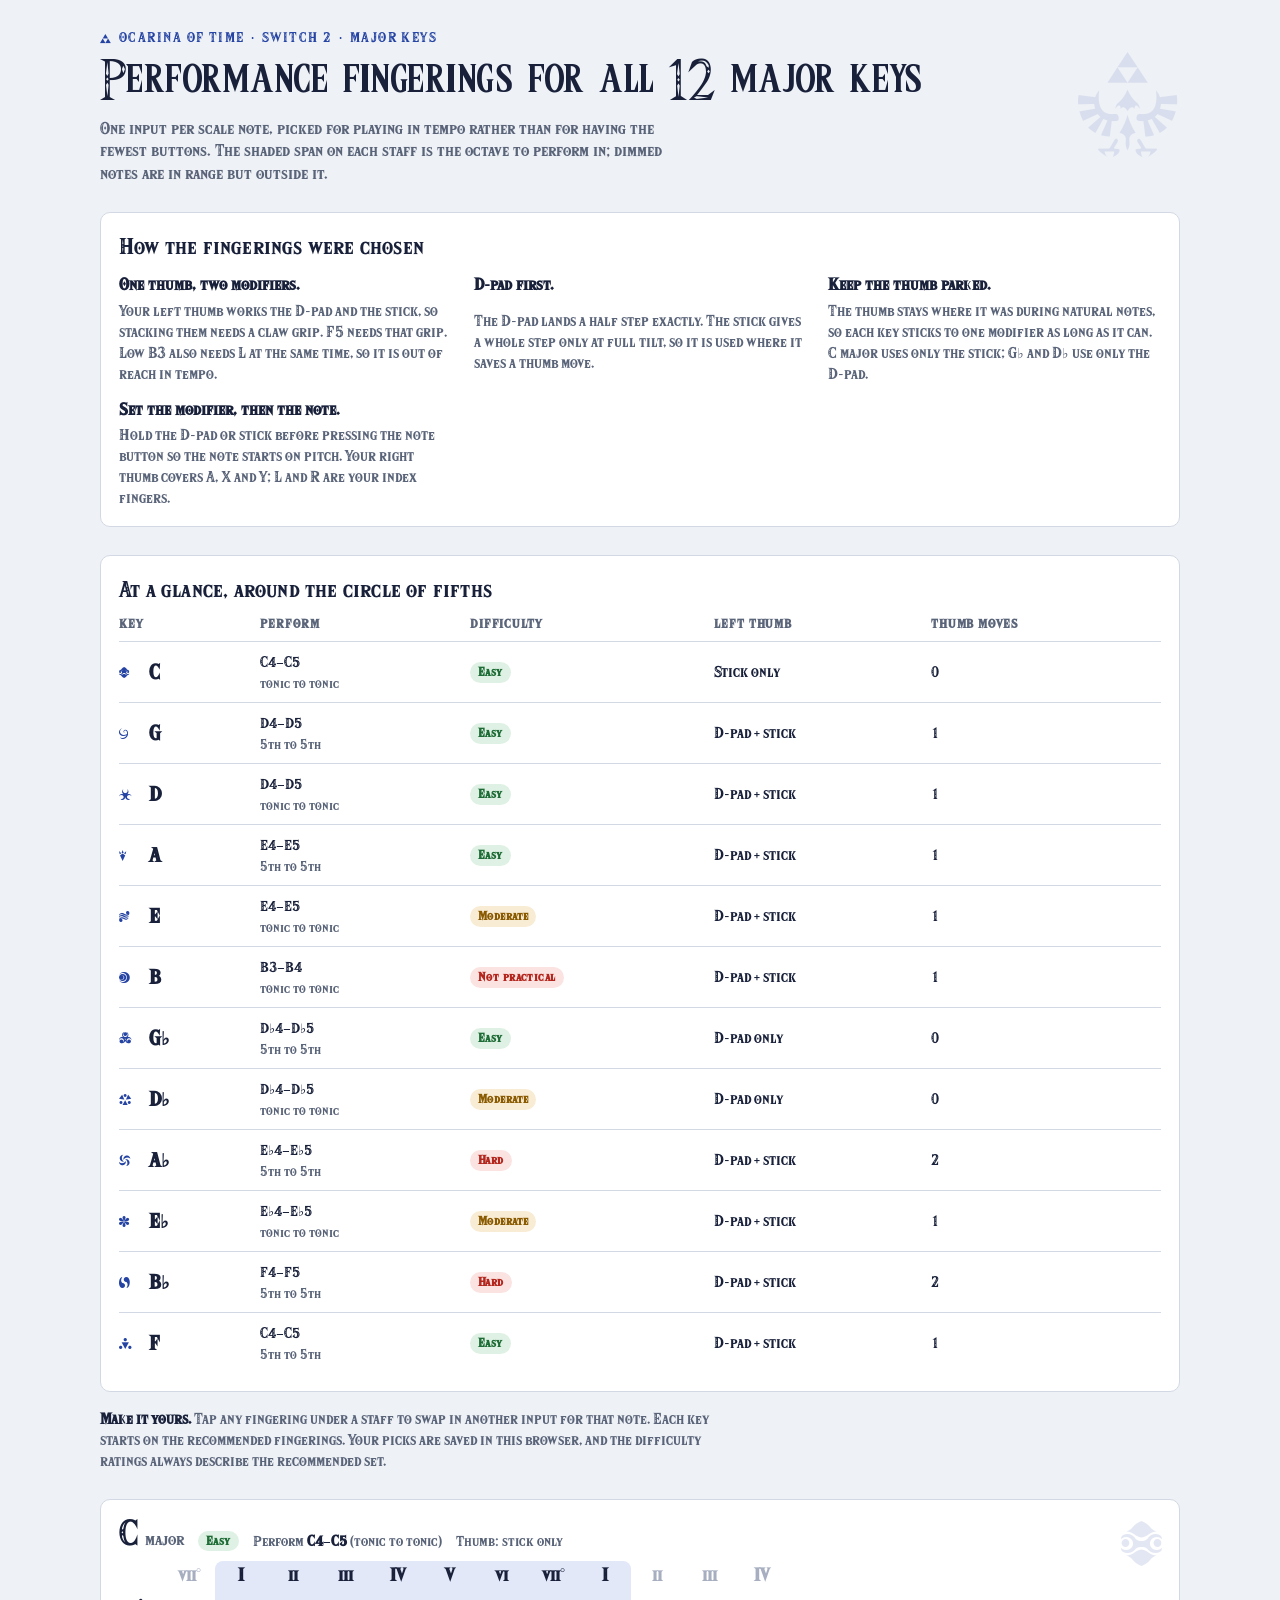
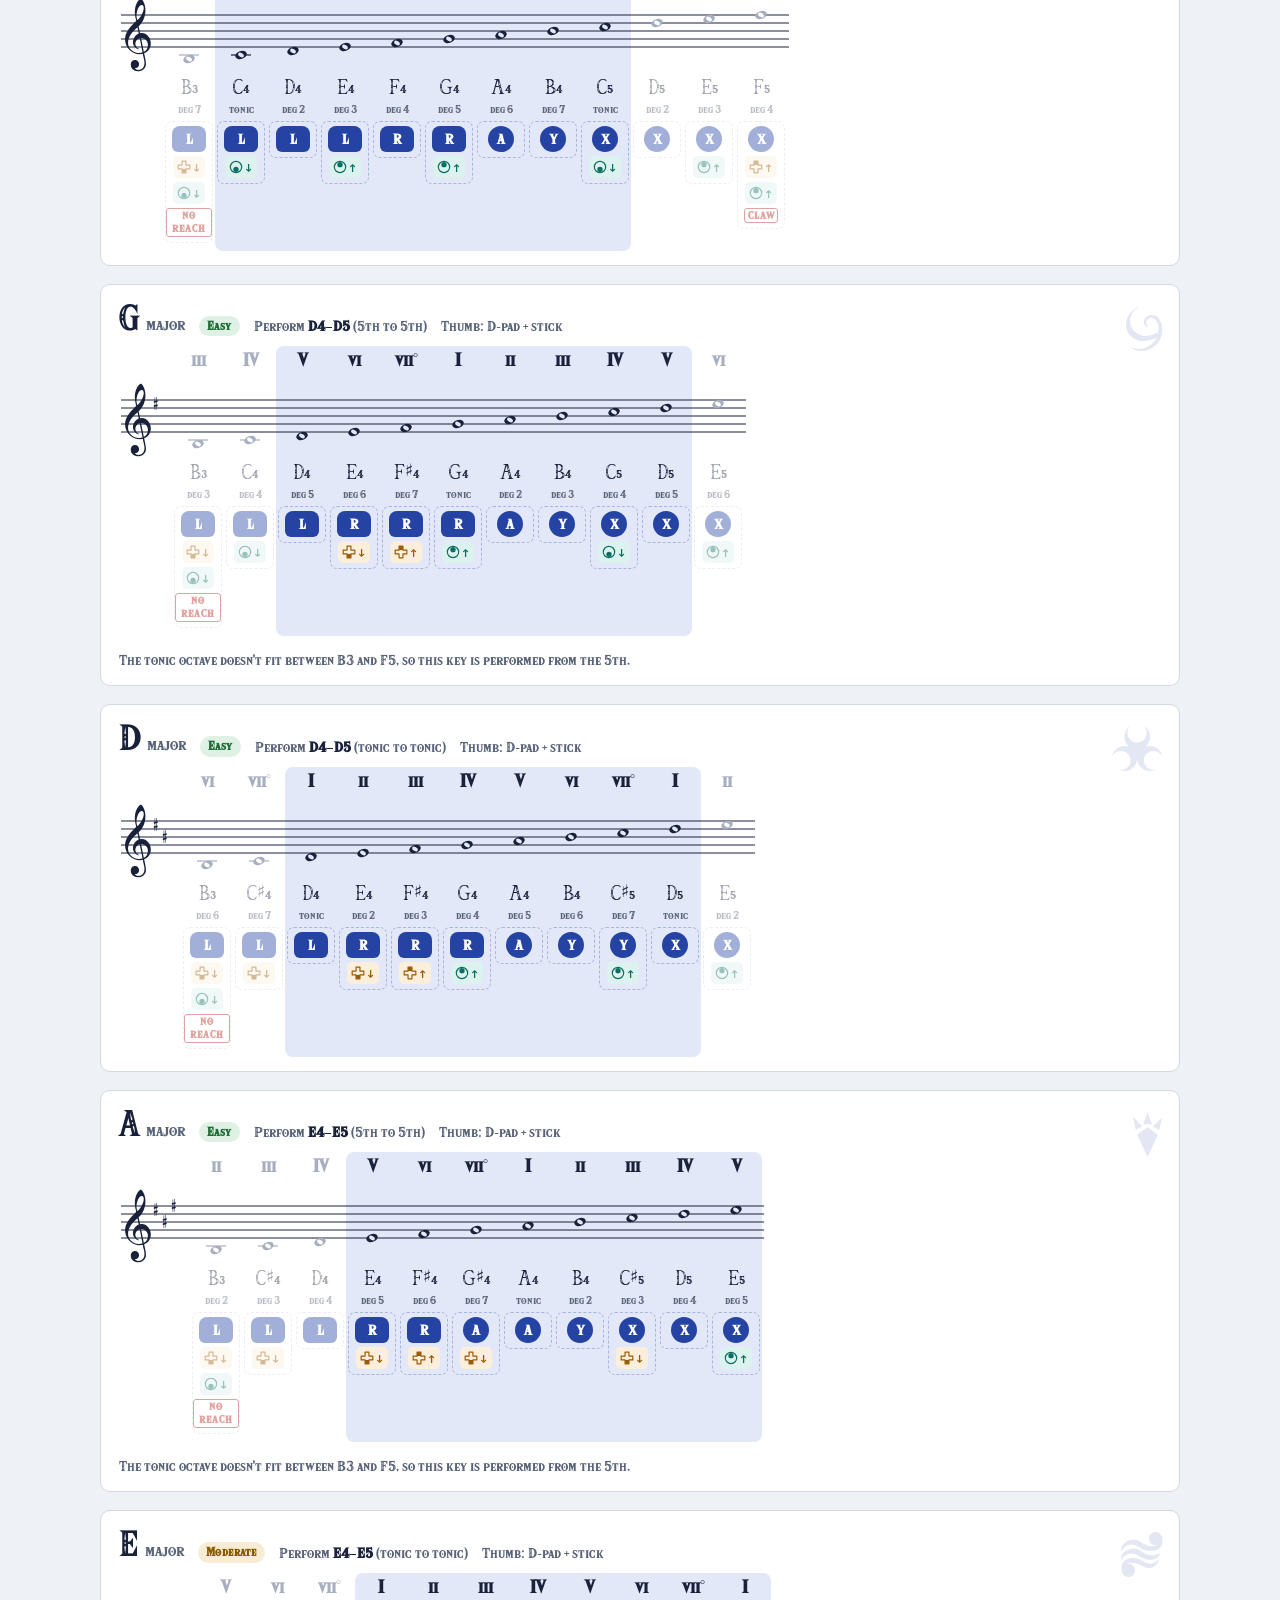
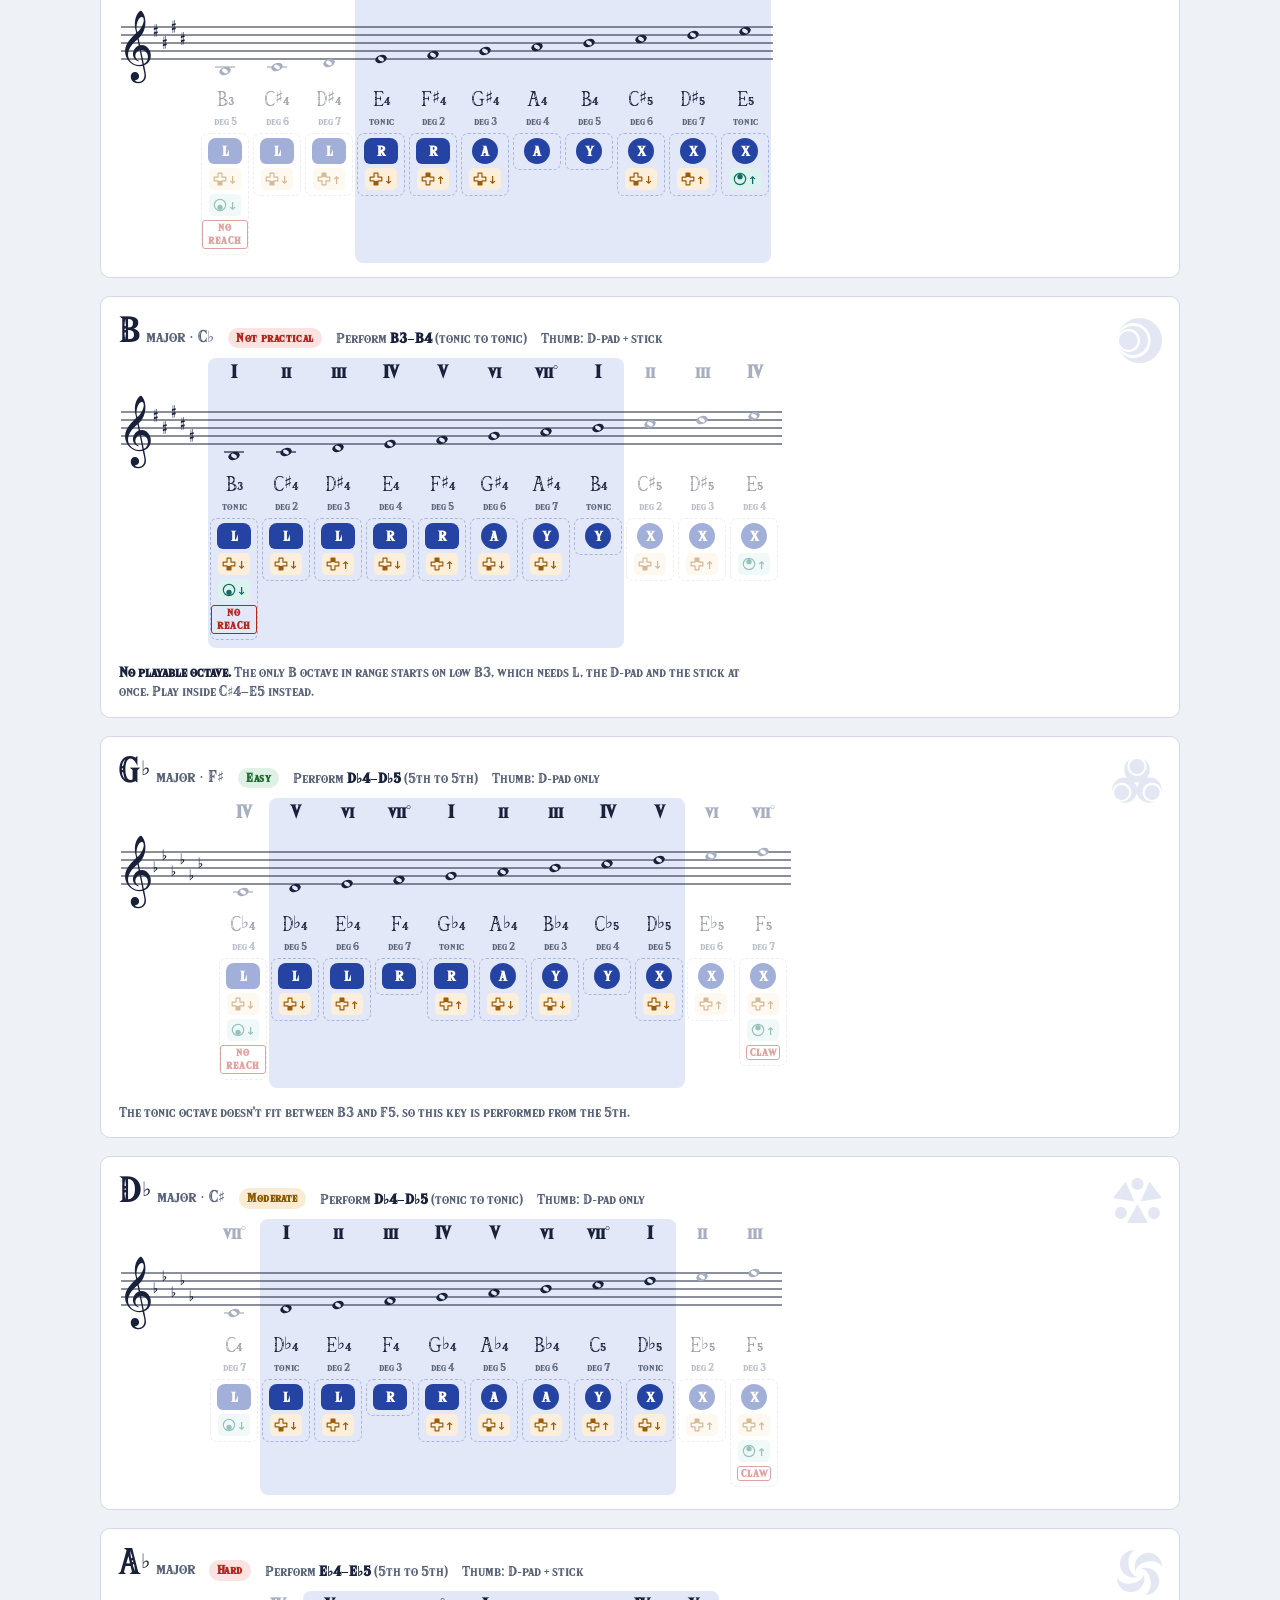
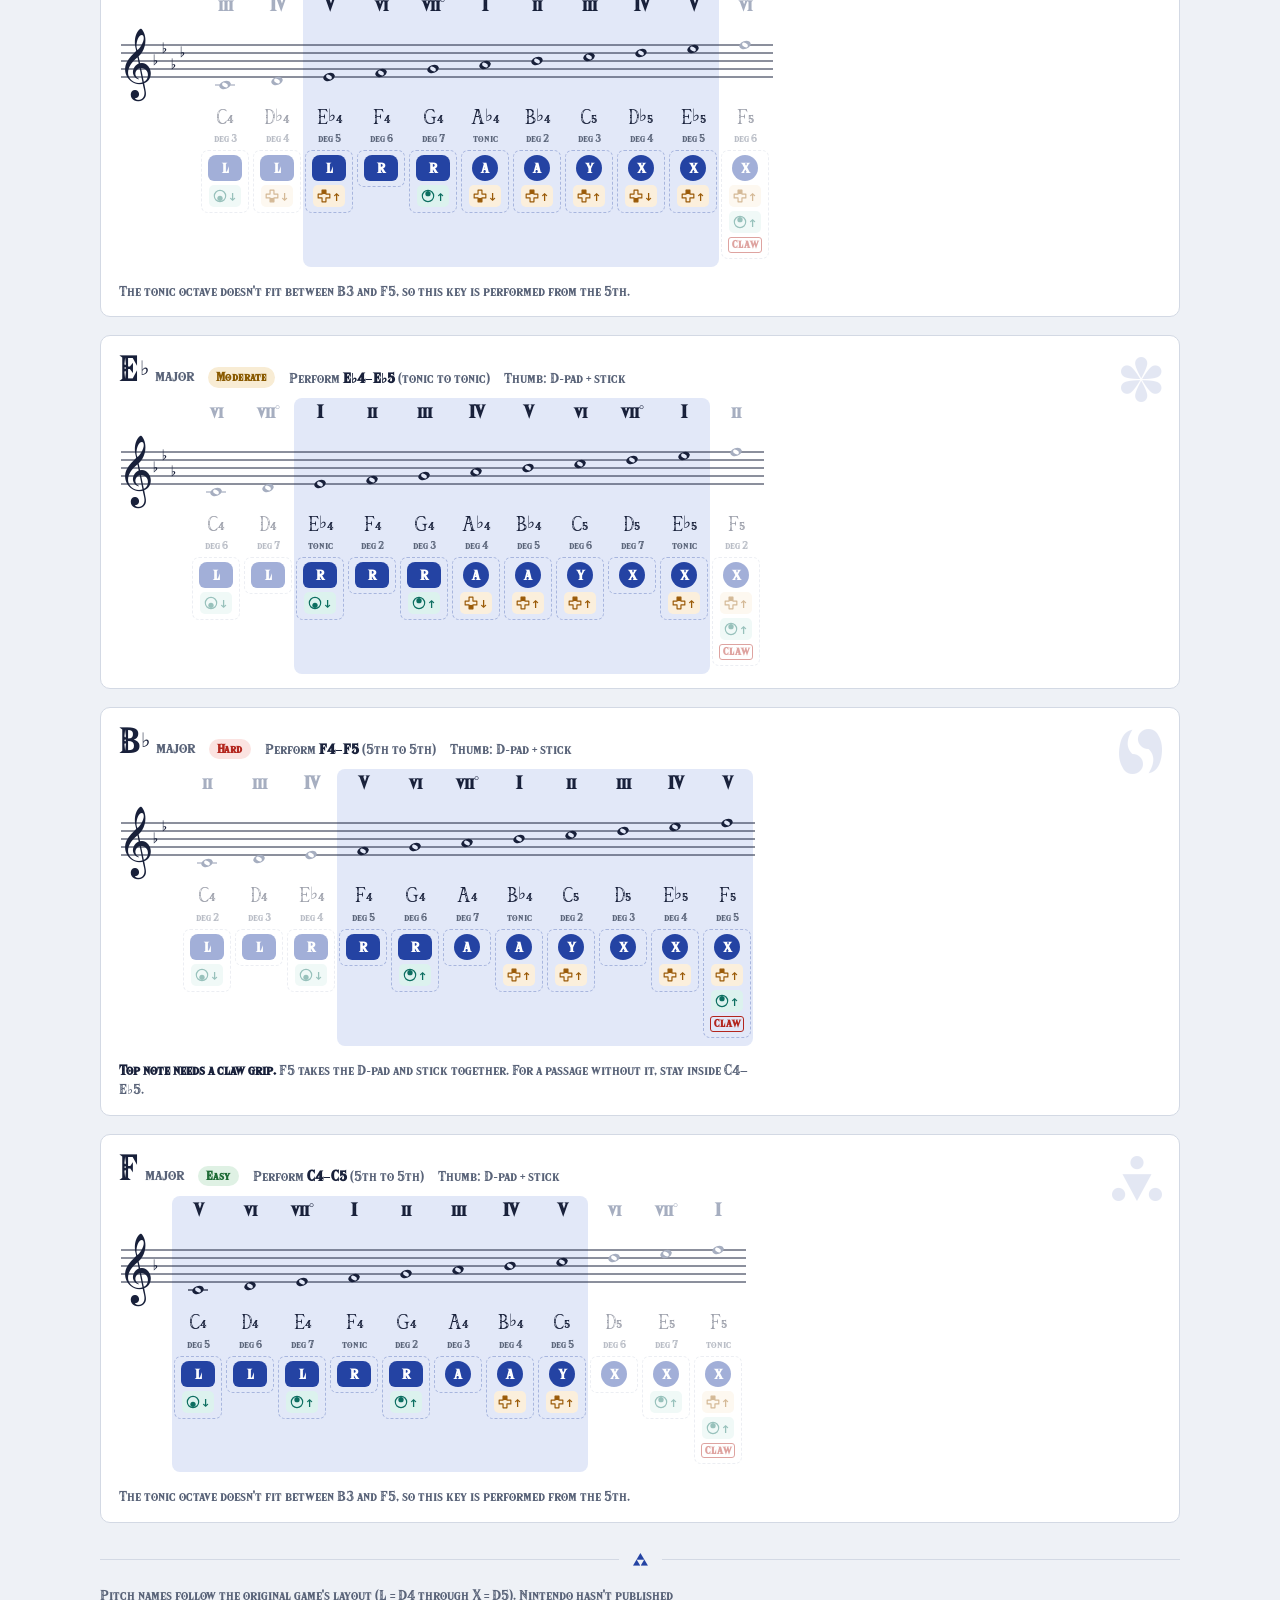
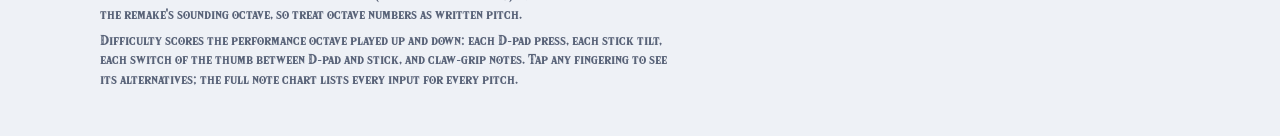
==== Ocarina Major Key Fingerings.html @ aeb59fdf "Set note names on the cards in Triforce's decorative capitals Co-Authored-By: Claude Opus 5.5 <norep" ====
<!doctype html><html><head><meta charset=utf8><meta name=viewport content="width=device-width,initial-scale=1,viewport-fit=cover"><style>:root{color-scheme:light;box-sizing:border-box;padding-top:env(safe-area-inset-top,0px);padding-bottom:env(safe-area-inset-bottom,0px)}html{scroll-padding-top:env(safe-area-inset-top,0px)}body{margin:0;padding:0;font:14px -apple-system,BlinkMacSystemFont,sans-serif;background:#fff;color:#000}img{max-width:100%}[hidden]:not([hidden=until-found i]){display:none!important}</style></head><body>
<title>Ocarina Major Key Fingerings</title>
<meta name="claude:viewport-fit-sides" content="cover">
<link rel="preconnect" href="https://fonts.googleapis.com">
<link rel="preconnect" href="https://fonts.gstatic.com" crossorigin>
<link rel="stylesheet" href="https://fonts.googleapis.com/css2?family=Bodoni+Moda:opsz,wght@6..96,500;6..96,700&family=IBM+Plex+Sans:wght@400;500;600&family=IBM+Plex+Mono:wght@500;600&family=Noto+Music&display=swap">
<style>
/* Layout: summary table up top, then one engraved staff per key with the chosen input stacked under each note; the performance octave is shaded. */
:root {
  --paper: #eef1f6;
  --surface: #ffffff;
  --ink: #18203a;
  --muted: #5a6479;
  --line: #d3d9e4;
  --accent: #2443a3;
  --accent-soft: #e2e8f8;
  --dpad: #9a5a07;
  --dpad-soft: #fbefdc;
  --stick: #0c6e60;
  --stick-soft: #dcf2ee;
  --warn: #b3261e;
  --warn-soft: #fbe3e1;
  --ok: #1d6b35;
  --ok-soft: #dff1e4;
  --mid: #8a5a00;
  --mid-soft: #f8ecd4;
  --staff: #18203a;
  --dim: #a6aec0;
  --accent-line: rgb(36 67 163 / .3);
  --f-display: "Bodoni Moda", "Didot", "Bodoni 72", Georgia, serif;
  --f-body: "IBM Plex Sans", system-ui, -apple-system, "Segoe UI", sans-serif;
  --f-mono: "IBM Plex Mono", ui-monospace, "SF Mono", Menlo, monospace;
  --f-music: "Noto Music", "Bravura Text", "Segoe UI Symbol", "Apple Symbols", serif;
}
@media (prefers-color-scheme: dark) {
  :root:not([data-theme="light"]) {
    --paper: #0e1320; --surface: #161d2d; --ink: #e5e9f2; --muted: #98a2b6; --line: #2a3347;
    --accent: #93a9ff; --accent-soft: #1e2948; --dpad: #f2b45d; --dpad-soft: #3a2a12;
    --stick: #56d4bb; --stick-soft: #12352f; --warn: #ff8a80; --warn-soft: #3d1a18;
    --ok: #7bd99a; --ok-soft: #15301f; --mid: #f2c46b; --mid-soft: #382a10;
    --staff: #e5e9f2; --dim: #4c5670; --accent-line: rgb(147 169 255 / .3); color-scheme: dark;
  }
}
:root[data-theme="dark"] {
  --paper: #0e1320; --surface: #161d2d; --ink: #e5e9f2; --muted: #98a2b6; --line: #2a3347;
  --accent: #93a9ff; --accent-soft: #1e2948; --dpad: #f2b45d; --dpad-soft: #3a2a12;
  --stick: #56d4bb; --stick-soft: #12352f; --warn: #ff8a80; --warn-soft: #3d1a18;
  --ok: #7bd99a; --ok-soft: #15301f; --mid: #f2c46b; --mid-soft: #382a10;
  --staff: #e5e9f2; --dim: #4c5670; --accent-line: rgb(147 169 255 / .3); color-scheme: dark;
}

body { background: var(--paper); color: var(--ink); font-family: var(--f-body); font-size: 15px; line-height: 1.5; }
.wrap {
  max-width: 1080px; margin: 0 auto; padding-block: 28px 48px;
  padding-left: max(16px, env(safe-area-inset-left, 0px));
  padding-right: max(16px, env(safe-area-inset-right, 0px));
  display: grid; gap: 28px;
}
header { display: grid; gap: 10px; }
.eyebrow { font-family: var(--f-mono); font-size: 12px; letter-spacing: .12em; text-transform: uppercase; color: var(--accent); }
h1 { font-family: var(--f-display); font-weight: 700; font-size: clamp(30px, 6vw, 46px); line-height: 1.05; margin: 0; text-wrap: balance; letter-spacing: -.01em; }
.lede { margin: 0; color: var(--muted); max-width: 64ch; }

.panel { background: var(--surface); border: 1px solid var(--line); border-radius: 10px; padding: 18px; display: grid; gap: 12px; min-width: 0; }
.panel h2, .sec { margin: 0; font-family: var(--f-mono); font-size: 12px; letter-spacing: .1em; text-transform: uppercase; color: var(--muted); font-weight: 600; }
.rules { margin: 0; padding: 0; list-style: none; display: grid; grid-template-columns: repeat(auto-fit, minmax(260px, 1fr)); gap: 14px 22px; }
.rules li { display: grid; gap: 4px; min-width: 0; }
.rules b { font-weight: 600; }
.rules span { color: var(--muted); font-size: 14px; }

/* summary table */
.tablewrap { overflow-x: auto; }
table { border-collapse: collapse; width: 100%; font-size: 14px; }
.small { font-size: 12px; }
th { text-align: left; font-family: var(--f-mono); font-size: 11px; letter-spacing: .08em; text-transform: uppercase; color: var(--muted); font-weight: 600; padding: 0 10px 8px 0; border-bottom: 1px solid var(--line); }
td { padding: 9px 10px 9px 0; border-bottom: 1px solid var(--line); vertical-align: middle; font-variant-numeric: tabular-nums; }
tr:last-child td { border-bottom: 0; }
td a { color: var(--ink); text-decoration: none; font-family: var(--f-display); font-weight: 700; font-size: 18px; }
td a:hover { color: var(--accent); }
td a:focus-visible { outline: 2px solid var(--accent); outline-offset: 2px; border-radius: 2px; }
.mono { font-family: var(--f-mono); font-size: 13px; }
.muted { color: var(--muted); }

.pill { display: inline-block; font-family: var(--f-mono); font-size: 11px; font-weight: 600; letter-spacing: .04em; padding: 2px 8px; border-radius: 999px; white-space: nowrap; }
.pill.Easy { background: var(--ok-soft); color: var(--ok); }
.pill.Moderate { background: var(--mid-soft); color: var(--mid); }
.pill.Hard, .pill.Not { background: var(--warn-soft); color: var(--warn); }
.thumb { display: inline-flex; gap: 4px; align-items: center; }

/* chips */
.btn { display: inline-grid; place-items: center; font-family: var(--f-mono); font-weight: 600; font-size: 12px; color: var(--surface); background: var(--accent); width: 26px; height: 26px; border-radius: 50%; }
.btn.sh { width: 34px; border-radius: 8px 8px 6px 6px; }
.m { display: inline-flex; align-items: center; gap: 2px; height: 22px; padding: 0 5px 0 4px; border-radius: 5px; font-family: var(--f-mono); font-size: 12px; font-weight: 600; }
.m svg { width: 14px; height: 14px; display: block; }
.m.dpad { background: var(--dpad-soft); color: var(--dpad); }
.m.stick { background: var(--stick-soft); color: var(--stick); }

/* key cards */
.keys { display: grid; gap: 18px; }
.card { background: var(--surface); border: 1px solid var(--line); border-radius: 10px; display: grid; min-width: 0; scroll-margin-top: 16px; }
.card-head { display: flex; flex-wrap: wrap; align-items: baseline; gap: 6px 14px; padding: 16px 18px 6px; }
.card-head h3 { margin: 0; font-family: var(--f-display); font-weight: 700; font-size: 28px; line-height: 1; }
.card-head h3 small { font-family: var(--f-body); font-weight: 400; font-size: 15px; color: var(--muted); margin-left: 6px; }
.card-head .facts { display: flex; flex-wrap: wrap; gap: 6px 14px; align-items: center; font-size: 13px; color: var(--muted); }
.card-head .facts b { color: var(--ink); font-weight: 600; font-family: var(--f-mono); font-size: 13px; }
.scroll { overflow-x: auto; padding: 4px 18px 14px; }
.score { width: max-content; }
.score svg { display: block; }
.cols { display: grid; }
.col { display: grid; justify-items: center; align-content: start; gap: 4px; padding: 6px 0 8px; }
.col.in { background: var(--accent-soft); }
.col.in.first { border-radius: 0 0 0 8px; }
.col.in.last { border-radius: 0 0 8px 0; }
.col .lab { font-family: var(--f-display); font-weight: 700; font-size: 15px; line-height: 1.1; }
.col .lab sub { font-family: var(--f-body); font-weight: 500; font-size: 10px; vertical-align: baseline; position: relative; top: .2em; }
.col .deg { font-family: var(--f-mono); font-size: 10px; color: var(--muted); }
.col.out { opacity: .42; }
.flag { font-family: var(--f-mono); font-size: 9px; font-weight: 600; letter-spacing: .06em; text-transform: uppercase; color: var(--warn); border: 1px solid var(--warn); border-radius: 3px; padding: 0 3px; }
.note { margin: 0; padding: 0 18px 16px; font-size: 13px; color: var(--muted); max-width: 80ch; }
.note b { color: var(--ink); font-weight: 600; }

/* swappable fingerings */
.hint { margin: -12px 0 0; font-size: 14px; color: var(--muted); max-width: 72ch; }
.hint b { color: var(--ink); font-weight: 600; }
.pick {
  display: grid; justify-items: center; align-content: start; gap: 4px;
  width: 48px; padding: 4px 0 5px; margin: 0;
  font: inherit; color: inherit; background: transparent;
  border: 1px dashed var(--line); border-radius: 7px; cursor: pointer;
}
.col.in .pick { border-color: var(--accent-line); }
.pick:hover { background: var(--surface); border-style: solid; border-color: var(--accent); }
.pick:focus-visible { outline: 2px solid var(--accent); outline-offset: 1px; }
.pick[aria-expanded="true"] { background: var(--surface); border: 1px solid var(--accent); }
.col.edited .pick { border: 2px solid var(--accent); padding: 3px 0 4px; background: var(--surface); }
.col.edited .deg { color: var(--accent); font-weight: 600; }

.custom { display: inline-flex; align-items: center; gap: 8px; font-size: 13px; color: var(--accent); font-weight: 600; }
.custom[hidden] { display: none; }
.reset {
  font: 500 13px var(--f-body); color: var(--muted); background: none; border: 0; padding: 0;
  text-decoration: underline; text-underline-offset: 2px; cursor: pointer;
}
.reset:hover { color: var(--ink); }
.reset:focus-visible { outline: 2px solid var(--accent); outline-offset: 2px; border-radius: 2px; }

.picker {
  position: absolute; z-index: 20; width: max-content; min-width: 210px; max-width: calc(100vw - 16px);
  margin: 0; padding: 6px; list-style: none;
  background: var(--surface); border: 1px solid var(--line); border-radius: 10px;
  box-shadow: 0 10px 28px rgb(0 0 0 / .22);
}
.picker[hidden] { display: none; }
.picker-head { padding: 6px 8px 8px; font-family: var(--f-mono); font-size: 11px; font-weight: 600; letter-spacing: .08em; text-transform: uppercase; color: var(--muted); }
.picker-head b { font-family: var(--f-display); font-size: 15px; letter-spacing: 0; text-transform: none; color: var(--ink); }
.opt {
  display: flex; align-items: center; gap: 4px; width: 100%; min-height: 40px; padding: 6px 8px;
  font: inherit; color: var(--ink); text-align: left; background: none; border: 0; border-radius: 6px; cursor: pointer;
}
.opt:hover, .opt:focus-visible { background: var(--accent-soft); outline: none; }
.opt .check { width: 16px; flex: none; color: var(--accent); font-weight: 700; text-align: center; }
.opt .tags { margin-left: auto; padding-left: 12px; display: inline-flex; gap: 6px; align-items: center; }
.opt .rec { font-family: var(--f-mono); font-size: 10px; font-weight: 600; letter-spacing: .06em; text-transform: uppercase; color: var(--ok); }

footer { font-size: 13px; color: var(--muted); display: grid; gap: 6px; }
footer p { margin: 0; max-width: 72ch; }

/* ---------- Hylian type and ornaments (fonts/ folder) ---------- */
@font-face { font-family: "Hylia Serif"; src: url("fonts/HyliaSerifBeta-Regular.otf") format("opentype"); font-display: swap; }
@font-face { font-family: "Hylian Symbols"; src: url("fonts/HylianSymbols.ttf") format("truetype"); font-display: block; }
@font-face { font-family: "Triforce"; src: url("fonts/Triforce.ttf") format("truetype"); font-display: swap; }
/* Triforce for the page title, Hylia Serif for everything else. The fonts after Hylia Serif
   only fill in characters it doesn't have (↑ ↓ ♭ ♯ · – °). */
:root {
  --f-main: "Triforce", "Hylia Serif", Georgia, serif;
  --f-hylia: "Hylia Serif", "Bodoni Moda", Georgia, serif;
  --f-display: "Hylia Serif", "Bodoni Moda", "Didot", Georgia, serif;
  --f-body: "Hylia Serif", "IBM Plex Sans", system-ui, -apple-system, "Segoe UI", sans-serif;
  --f-mono: "Hylia Serif", "IBM Plex Mono", ui-monospace, "SF Mono", Menlo, monospace;
}
/* Headings: single-weight fonts, so turn off faux bold. */
h1, .panel h2, .card-head h3 { font-family: var(--f-hylia); font-weight: 400; font-synthesis: none; }
h1 { font-family: var(--f-main); letter-spacing: .01em; line-height: 1.1; }
.panel h2 { font-size: 20px; letter-spacing: .01em; text-transform: none; color: var(--ink); }
.card-head h3 { font-size: 32px; }
/* Note names on the cards use Triforce's decorative capitals; ♯ ♭ come from the serif after it. */
:root { --f-note: "Triforce", "Bodoni Moda", Georgia, serif; }
.col .lab { font-family: var(--f-note); font-weight: 400; font-synthesis: none; font-size: 17px; }
/* Hylia Serif has no ♭/♯; size the fallback glyph to sit with the letter. */
.card-head h3 .acc { font-family: var(--f-display); font-size: .62em; margin-left: 1px; vertical-align: .32em; }

.glyph { font-family: "Hylian Symbols"; font-weight: 400; font-style: normal; line-height: 1; letter-spacing: 0; text-transform: none; user-select: none; }
.eyebrow .glyph { font-size: 13px; margin-right: 8px; vertical-align: -1px; }
header { position: relative; }
.crest { position: absolute; right: 0; top: 50%; transform: translateY(-50%); font-size: 150px; color: var(--accent); opacity: .1; pointer-events: none; }
@media (min-width: 720px) { header { padding-right: 190px; } }
@media (max-width: 719px) { .crest { display: none; } }

.ornament { display: flex; align-items: center; gap: 14px; margin-bottom: 10px; color: var(--accent); }
.ornament::before, .ornament::after { content: ""; flex: 1; height: 1px; background: var(--line); }
.ornament .glyph { font-size: 18px; }

/* One emblem per key: a watermark on its card and a marker in the summary table. */
.card { position: relative; }
.emblem { position: absolute; top: 12px; right: 16px; font-size: 64px; color: var(--accent); opacity: .12; pointer-events: none; }
.emblem-sm { display: inline-block; width: 22px; margin-right: 8px; font-size: 16px; color: var(--accent); vertical-align: 1px; }

/* Off-screen copy of the page used to build the PDF download (light colors, no controls). */
.exporting {
  position: absolute; left: -10000px; top: 0; width: 820px; max-width: none;
  padding: 0; display: block; background: var(--paper); color: var(--ink); color-scheme: light;
}
.exporting > * + * { margin-top: 0; }
.exporting .scroll { overflow: visible; }
.exporting .reset, .exporting .hint, .exporting .picker { display: none !important; }
.exporting .pick { border: 0; padding: 4px 0 5px; background: none; }
.exporting .col.edited .pick { border: 2px solid var(--accent); padding: 2px 0 3px; background: var(--surface); }
.exporting .export-note { margin: 4px 0 0; font-size: 14px; color: var(--muted); }
.exporting .export-note b { color: var(--accent); font-weight: 600; }

@media (max-width: 480px) {
  .mv { display: none; }
  .card-head { padding: 14px 14px 4px; }
  .scroll { padding: 4px 14px 12px; }
  .note { padding: 0 14px 14px; }
}
@media print {
  @page { size: letter; margin: 0.45in; }
  :root { --paper: #ffffff; --surface: #ffffff; --ink: #18203a; --muted: #5a6479; --line: #d3d9e4;
    --accent: #2443a3; --accent-soft: #e8edf9; --dpad: #9a5a07; --dpad-soft: #fbefdc; --stick: #0c6e60; --stick-soft: #dcf2ee;
    --warn: #b3261e; --warn-soft: #fbe3e1; --ok: #1d6b35; --ok-soft: #dff1e4; --mid: #8a5a00; --mid-soft: #f8ecd4; --staff: #18203a; --dim: #a6aec0; color-scheme: light; }
  * { -webkit-print-color-adjust: exact; print-color-adjust: exact; }
  .wrap { padding: 0; gap: 18px; max-width: none; }
  h1 { font-size: 32px; }
  .card, .panel { break-inside: avoid; }
  .scroll { overflow: visible; }
  .summary { break-after: page; }
  .hint, .reset, .picker { display: none !important; }
  .pick, .col.edited .pick { border: 0; padding: 4px 0 5px; background: none; }
}
</style>

<div class="wrap">
  <header>
    <span class="crest glyph" aria-hidden="true">k</span>
    <div class="eyebrow"><span class="glyph" aria-hidden="true">b</span>Ocarina of Time · Switch 2 · Major keys</div>
    <h1>Performance fingerings for all 12 major keys</h1>
    <p class="lede">One input per scale note, picked for playing in tempo rather than for having the fewest buttons. The shaded span on each staff is the octave to perform in; dimmed notes are in range but outside it.</p>
  </header>

  <section class="panel" aria-labelledby="rules-h">
    <h2 id="rules-h">How the fingerings were chosen</h2>
    <ul class="rules">
      <li><b>One thumb, two modifiers.</b><span>Your left thumb works the D-pad and the stick, so stacking them needs a claw grip. F5 needs that grip. Low B3 also needs L at the same time, so it is out of reach in tempo.</span></li>
      <li><b>D-pad first.</b><span>The D-pad lands a half step exactly. The stick gives a whole step only at full tilt, so it is used where it saves a thumb move.</span></li>
      <li><b>Keep the thumb parked.</b><span>The thumb stays where it was during natural notes, so each key sticks to one modifier as long as it can. C major uses only the stick; G♭ and D♭ use only the D-pad.</span></li>
      <li><b>Set the modifier, then the note.</b><span>Hold the D-pad or stick before pressing the note button so the note starts on pitch. Your right thumb covers A, X and Y; L and R are your index fingers.</span></li>
    </ul>
  </section>

  <section class="panel summary" aria-labelledby="sum-h">
    <h2 id="sum-h">At a glance, around the circle of fifths</h2>
    <div class="tablewrap">
      <table>
        <thead><tr><th>Key</th><th>Perform</th><th>Difficulty</th><th>Left thumb</th><th class="mv">Thumb moves</th></tr></thead>
        <tbody id="sumBody"></tbody>
      </table>
    </div>
  </section>

  <p class="hint"><b>Make it yours.</b> Tap any fingering under a staff to swap in another input for that note. Each key starts on the recommended fingerings. Your picks are saved in this browser, and the difficulty ratings always describe the recommended set.</p>

  <section class="keys" id="keys" aria-label="Keys"></section>
  <div class="picker" id="picker" role="menu" hidden></div>

  <footer>
    <div class="ornament" aria-hidden="true"><span class="glyph">b</span></div>
    <p>Pitch names follow the original game's layout (L = D4 through X = D5). Nintendo hasn't published the remake's sounding octave, so treat octave numbers as written pitch.</p>
    <p>Difficulty scores the performance octave played up and down: each D-pad press, each stick tilt, each switch of the thumb between D-pad and stick, and claw-grip notes. Tap any fingering to see its alternatives; the full note chart lists every input for every pitch.</p>
  </footer>
</div>

<script>
const KEYS = [{"name":"C","sign":0,"count":0,"notes":[{"midi":59,"deg":7,"letter":"B","acc":0,"oct":3,"label":"B3","input":["L","D-pad↓","stick↓"],"claw":true,"status":"reach"},{"midi":60,"deg":1,"letter":"C","acc":0,"oct":4,"label":"C4","input":["L","stick↓"],"claw":false,"status":"ok"},{"midi":62,"deg":2,"letter":"D","acc":0,"oct":4,"label":"D4","input":["L"],"claw":false,"status":"ok"},{"midi":64,"deg":3,"letter":"E","acc":0,"oct":4,"label":"E4","input":["L","stick↑"],"claw":false,"status":"ok"},{"midi":65,"deg":4,"letter":"F","acc":0,"oct":4,"label":"F4","input":["R"],"claw":false,"status":"ok"},{"midi":67,"deg":5,"letter":"G","acc":0,"oct":4,"label":"G4","input":["R","stick↑"],"claw":false,"status":"ok"},{"midi":69,"deg":6,"letter":"A","acc":0,"oct":4,"label":"A4","input":["A"],"claw":false,"status":"ok"},{"midi":71,"deg":7,"letter":"B","acc":0,"oct":4,"label":"B4","input":["Y"],"claw":false,"status":"ok"},{"midi":72,"deg":1,"letter":"C","acc":0,"oct":5,"label":"C5","input":["X","stick↓"],"claw":false,"status":"ok"},{"midi":74,"deg":2,"letter":"D","acc":0,"oct":5,"label":"D5","input":["X"],"claw":false,"status":"ok"},{"midi":76,"deg":3,"letter":"E","acc":0,"oct":5,"label":"E5","input":["X","stick↑"],"claw":false,"status":"ok"},{"midi":77,"deg":4,"letter":"F","acc":0,"oct":5,"label":"F5","input":["X","D-pad↑","stick↑"],"claw":true,"status":"claw"}],"window":{"kind":"tonic","start":1,"end":8,"lo":"C4","hi":"C5","cost":7.0,"mods":["stick↑","stick↓"],"thumb":"stick","travel":0,"stick":4,"dpad":0,"status":"clean","level":"Easy"},"tonic_fit":true,"clean_run":{"lo":"C4","hi":"E5","n":10}},{"name":"G","sign":0,"count":1,"notes":[{"midi":59,"deg":3,"letter":"B","acc":0,"oct":3,"label":"B3","input":["L","D-pad↓","stick↓"],"claw":true,"status":"reach"},{"midi":60,"deg":4,"letter":"C","acc":0,"oct":4,"label":"C4","input":["L","stick↓"],"claw":false,"status":"ok"},{"midi":62,"deg":5,"letter":"D","acc":0,"oct":4,"label":"D4","input":["L"],"claw":false,"status":"ok"},{"midi":64,"deg":6,"letter":"E","acc":0,"oct":4,"label":"E4","input":["R","D-pad↓"],"claw":false,"status":"ok"},{"midi":66,"deg":7,"letter":"F","acc":1,"oct":4,"label":"F♯4","input":["R","D-pad↑"],"claw":false,"status":"ok"},{"midi":67,"deg":1,"letter":"G","acc":0,"oct":4,"label":"G4","input":["R","stick↑"],"claw":false,"status":"ok"},{"midi":69,"deg":2,"letter":"A","acc":0,"oct":4,"label":"A4","input":["A"],"claw":false,"status":"ok"},{"midi":71,"deg":3,"letter":"B","acc":0,"oct":4,"label":"B4","input":["Y"],"claw":false,"status":"ok"},{"midi":72,"deg":4,"letter":"C","acc":0,"oct":5,"label":"C5","input":["X","stick↓"],"claw":false,"status":"ok"},{"midi":74,"deg":5,"letter":"D","acc":0,"oct":5,"label":"D5","input":["X"],"claw":false,"status":"ok"},{"midi":76,"deg":6,"letter":"E","acc":0,"oct":5,"label":"E5","input":["X","stick↑"],"claw":false,"status":"ok"}],"window":{"kind":"dominant","start":2,"end":9,"lo":"D4","hi":"D5","cost":8.4,"mods":["D-pad↑","D-pad↓","stick↑","stick↓"],"thumb":"dpad+stick","travel":1,"stick":2,"dpad":2,"status":"clean","level":"Easy"},"tonic_fit":false,"clean_run":{"lo":"C4","hi":"E5","n":10}},{"name":"D","sign":0,"count":2,"notes":[{"midi":59,"deg":6,"letter":"B","acc":0,"oct":3,"label":"B3","input":["L","D-pad↓","stick↓"],"claw":true,"status":"reach"},{"midi":61,"deg":7,"letter":"C","acc":1,"oct":4,"label":"C♯4","input":["L","D-pad↓"],"claw":false,"status":"ok"},{"midi":62,"deg":1,"letter":"D","acc":0,"oct":4,"label":"D4","input":["L"],"claw":false,"status":"ok"},{"midi":64,"deg":2,"letter":"E","acc":0,"oct":4,"label":"E4","input":["R","D-pad↓"],"claw":false,"status":"ok"},{"midi":66,"deg":3,"letter":"F","acc":1,"oct":4,"label":"F♯4","input":["R","D-pad↑"],"claw":false,"status":"ok"},{"midi":67,"deg":4,"letter":"G","acc":0,"oct":4,"label":"G4","input":["R","stick↑"],"claw":false,"status":"ok"},{"midi":69,"deg":5,"letter":"A","acc":0,"oct":4,"label":"A4","input":["A"],"claw":false,"status":"ok"},{"midi":71,"deg":6,"letter":"B","acc":0,"oct":4,"label":"B4","input":["Y"],"claw":false,"status":"ok"},{"midi":73,"deg":7,"letter":"C","acc":1,"oct":5,"label":"C♯5","input":["Y","stick↑"],"claw":false,"status":"ok"},{"midi":74,"deg":1,"letter":"D","acc":0,"oct":5,"label":"D5","input":["X"],"claw":false,"status":"ok"},{"midi":76,"deg":2,"letter":"E","acc":0,"oct":5,"label":"E5","input":["X","stick↑"],"claw":false,"status":"ok"}],"window":{"kind":"tonic","start":2,"end":9,"lo":"D4","hi":"D5","cost":8.4,"mods":["D-pad↑","D-pad↓","stick↑"],"thumb":"dpad+stick","travel":1,"stick":2,"dpad":2,"status":"clean","level":"Easy"},"tonic_fit":true,"clean_run":{"lo":"C♯4","hi":"E5","n":10}},{"name":"A","sign":0,"count":3,"notes":[{"midi":59,"deg":2,"letter":"B","acc":0,"oct":3,"label":"B3","input":["L","D-pad↓","stick↓"],"claw":true,"status":"reach"},{"midi":61,"deg":3,"letter":"C","acc":1,"oct":4,"label":"C♯4","input":["L","D-pad↓"],"claw":false,"status":"ok"},{"midi":62,"deg":4,"letter":"D","acc":0,"oct":4,"label":"D4","input":["L"],"claw":false,"status":"ok"},{"midi":64,"deg":5,"letter":"E","acc":0,"oct":4,"label":"E4","input":["R","D-pad↓"],"claw":false,"status":"ok"},{"midi":66,"deg":6,"letter":"F","acc":1,"oct":4,"label":"F♯4","input":["R","D-pad↑"],"claw":false,"status":"ok"},{"midi":68,"deg":7,"letter":"G","acc":1,"oct":4,"label":"G♯4","input":["A","D-pad↓"],"claw":false,"status":"ok"},{"midi":69,"deg":1,"letter":"A","acc":0,"oct":4,"label":"A4","input":["A"],"claw":false,"status":"ok"},{"midi":71,"deg":2,"letter":"B","acc":0,"oct":4,"label":"B4","input":["Y"],"claw":false,"status":"ok"},{"midi":73,"deg":3,"letter":"C","acc":1,"oct":5,"label":"C♯5","input":["X","D-pad↓"],"claw":false,"status":"ok"},{"midi":74,"deg":4,"letter":"D","acc":0,"oct":5,"label":"D5","input":["X"],"claw":false,"status":"ok"},{"midi":76,"deg":5,"letter":"E","acc":0,"oct":5,"label":"E5","input":["X","stick↑"],"claw":false,"status":"ok"}],"window":{"kind":"dominant","start":3,"end":10,"lo":"E4","hi":"E5","cost":8.6,"mods":["D-pad↑","D-pad↓","stick↑"],"thumb":"dpad+stick","travel":1,"stick":1,"dpad":4,"status":"clean","level":"Easy"},"tonic_fit":false,"clean_run":{"lo":"C♯4","hi":"E5","n":10}},{"name":"E","sign":0,"count":4,"notes":[{"midi":59,"deg":5,"letter":"B","acc":0,"oct":3,"label":"B3","input":["L","D-pad↓","stick↓"],"claw":true,"status":"reach"},{"midi":61,"deg":6,"letter":"C","acc":1,"oct":4,"label":"C♯4","input":["L","D-pad↓"],"claw":false,"status":"ok"},{"midi":63,"deg":7,"letter":"D","acc":1,"oct":4,"label":"D♯4","input":["L","D-pad↑"],"claw":false,"status":"ok"},{"midi":64,"deg":1,"letter":"E","acc":0,"oct":4,"label":"E4","input":["R","D-pad↓"],"claw":false,"status":"ok"},{"midi":66,"deg":2,"letter":"F","acc":1,"oct":4,"label":"F♯4","input":["R","D-pad↑"],"claw":false,"status":"ok"},{"midi":68,"deg":3,"letter":"G","acc":1,"oct":4,"label":"G♯4","input":["A","D-pad↓"],"claw":false,"status":"ok"},{"midi":69,"deg":4,"letter":"A","acc":0,"oct":4,"label":"A4","input":["A"],"claw":false,"status":"ok"},{"midi":71,"deg":5,"letter":"B","acc":0,"oct":4,"label":"B4","input":["Y"],"claw":false,"status":"ok"},{"midi":73,"deg":6,"letter":"C","acc":1,"oct":5,"label":"C♯5","input":["X","D-pad↓"],"claw":false,"status":"ok"},{"midi":75,"deg":7,"letter":"D","acc":1,"oct":5,"label":"D♯5","input":["X","D-pad↑"],"claw":false,"status":"ok"},{"midi":76,"deg":1,"letter":"E","acc":0,"oct":5,"label":"E5","input":["X","stick↑"],"claw":false,"status":"ok"}],"window":{"kind":"tonic","start":3,"end":10,"lo":"E4","hi":"E5","cost":10.7,"mods":["D-pad↑","D-pad↓","stick↑"],"thumb":"dpad+stick","travel":1,"stick":1,"dpad":5,"status":"clean","level":"Moderate"},"tonic_fit":true,"clean_run":{"lo":"C♯4","hi":"E5","n":10}},{"name":"B","sign":0,"count":5,"notes":[{"midi":59,"deg":1,"letter":"B","acc":0,"oct":3,"label":"B3","input":["L","D-pad↓","stick↓"],"claw":true,"status":"reach"},{"midi":61,"deg":2,"letter":"C","acc":1,"oct":4,"label":"C♯4","input":["L","D-pad↓"],"claw":false,"status":"ok"},{"midi":63,"deg":3,"letter":"D","acc":1,"oct":4,"label":"D♯4","input":["L","D-pad↑"],"claw":false,"status":"ok"},{"midi":64,"deg":4,"letter":"E","acc":0,"oct":4,"label":"E4","input":["R","D-pad↓"],"claw":false,"status":"ok"},{"midi":66,"deg":5,"letter":"F","acc":1,"oct":4,"label":"F♯4","input":["R","D-pad↑"],"claw":false,"status":"ok"},{"midi":68,"deg":6,"letter":"G","acc":1,"oct":4,"label":"G♯4","input":["A","D-pad↓"],"claw":false,"status":"ok"},{"midi":70,"deg":7,"letter":"A","acc":1,"oct":4,"label":"A♯4","input":["Y","D-pad↓"],"claw":false,"status":"ok"},{"midi":71,"deg":1,"letter":"B","acc":0,"oct":4,"label":"B4","input":["Y"],"claw":false,"status":"ok"},{"midi":73,"deg":2,"letter":"C","acc":1,"oct":5,"label":"C♯5","input":["X","D-pad↓"],"claw":false,"status":"ok"},{"midi":75,"deg":3,"letter":"D","acc":1,"oct":5,"label":"D♯5","input":["X","D-pad↑"],"claw":false,"status":"ok"},{"midi":76,"deg":4,"letter":"E","acc":0,"oct":5,"label":"E5","input":["X","stick↑"],"claw":false,"status":"ok"}],"window":{"kind":"tonic","start":0,"end":7,"lo":"B3","hi":"B4","cost":16.7,"mods":["D-pad↑","D-pad↓","stick↓"],"thumb":"both+dpad","travel":1,"stick":1,"dpad":7,"status":"reach","level":"Not practical"},"tonic_fit":false,"clean_run":{"lo":"C♯4","hi":"E5","n":10}},{"name":"G♭","sign":-1,"count":6,"notes":[{"midi":59,"deg":4,"letter":"C","acc":-1,"oct":4,"label":"C♭4","input":["L","D-pad↓","stick↓"],"claw":true,"status":"reach"},{"midi":61,"deg":5,"letter":"D","acc":-1,"oct":4,"label":"D♭4","input":["L","D-pad↓"],"claw":false,"status":"ok"},{"midi":63,"deg":6,"letter":"E","acc":-1,"oct":4,"label":"E♭4","input":["L","D-pad↑"],"claw":false,"status":"ok"},{"midi":65,"deg":7,"letter":"F","acc":0,"oct":4,"label":"F4","input":["R"],"claw":false,"status":"ok"},{"midi":66,"deg":1,"letter":"G","acc":-1,"oct":4,"label":"G♭4","input":["R","D-pad↑"],"claw":false,"status":"ok"},{"midi":68,"deg":2,"letter":"A","acc":-1,"oct":4,"label":"A♭4","input":["A","D-pad↓"],"claw":false,"status":"ok"},{"midi":70,"deg":3,"letter":"B","acc":-1,"oct":4,"label":"B♭4","input":["Y","D-pad↓"],"claw":false,"status":"ok"},{"midi":71,"deg":4,"letter":"C","acc":-1,"oct":5,"label":"C♭5","input":["Y"],"claw":false,"status":"ok"},{"midi":73,"deg":5,"letter":"D","acc":-1,"oct":5,"label":"D♭5","input":["X","D-pad↓"],"claw":false,"status":"ok"},{"midi":75,"deg":6,"letter":"E","acc":-1,"oct":5,"label":"E♭5","input":["X","D-pad↑"],"claw":false,"status":"ok"},{"midi":77,"deg":7,"letter":"F","acc":0,"oct":5,"label":"F5","input":["X","D-pad↑","stick↑"],"claw":true,"status":"claw"}],"window":{"kind":"dominant","start":1,"end":8,"lo":"D♭4","hi":"D♭5","cost":8.4,"mods":["D-pad↑","D-pad↓"],"thumb":"dpad","travel":0,"stick":0,"dpad":6,"status":"clean","level":"Easy"},"tonic_fit":false,"clean_run":{"lo":"D♭4","hi":"E♭5","n":9}},{"name":"D♭","sign":-1,"count":5,"notes":[{"midi":60,"deg":7,"letter":"C","acc":0,"oct":4,"label":"C4","input":["L","stick↓"],"claw":false,"status":"ok"},{"midi":61,"deg":1,"letter":"D","acc":-1,"oct":4,"label":"D♭4","input":["L","D-pad↓"],"claw":false,"status":"ok"},{"midi":63,"deg":2,"letter":"E","acc":-1,"oct":4,"label":"E♭4","input":["L","D-pad↑"],"claw":false,"status":"ok"},{"midi":65,"deg":3,"letter":"F","acc":0,"oct":4,"label":"F4","input":["R"],"claw":false,"status":"ok"},{"midi":66,"deg":4,"letter":"G","acc":-1,"oct":4,"label":"G♭4","input":["R","D-pad↑"],"claw":false,"status":"ok"},{"midi":68,"deg":5,"letter":"A","acc":-1,"oct":4,"label":"A♭4","input":["A","D-pad↓"],"claw":false,"status":"ok"},{"midi":70,"deg":6,"letter":"B","acc":-1,"oct":4,"label":"B♭4","input":["A","D-pad↑"],"claw":false,"status":"ok"},{"midi":72,"deg":7,"letter":"C","acc":0,"oct":5,"label":"C5","input":["Y","D-pad↑"],"claw":false,"status":"ok"},{"midi":73,"deg":1,"letter":"D","acc":-1,"oct":5,"label":"D♭5","input":["X","D-pad↓"],"claw":false,"status":"ok"},{"midi":75,"deg":2,"letter":"E","acc":-1,"oct":5,"label":"E♭5","input":["X","D-pad↑"],"claw":false,"status":"ok"},{"midi":77,"deg":3,"letter":"F","acc":0,"oct":5,"label":"F5","input":["X","D-pad↑","stick↑"],"claw":true,"status":"claw"}],"window":{"kind":"tonic","start":1,"end":8,"lo":"D♭4","hi":"D♭5","cost":10.0,"mods":["D-pad↑","D-pad↓"],"thumb":"dpad","travel":0,"stick":0,"dpad":7,"status":"clean","level":"Moderate"},"tonic_fit":true,"clean_run":{"lo":"C4","hi":"E♭5","n":10}},{"name":"A♭","sign":-1,"count":4,"notes":[{"midi":60,"deg":3,"letter":"C","acc":0,"oct":4,"label":"C4","input":["L","stick↓"],"claw":false,"status":"ok"},{"midi":61,"deg":4,"letter":"D","acc":-1,"oct":4,"label":"D♭4","input":["L","D-pad↓"],"claw":false,"status":"ok"},{"midi":63,"deg":5,"letter":"E","acc":-1,"oct":4,"label":"E♭4","input":["L","D-pad↑"],"claw":false,"status":"ok"},{"midi":65,"deg":6,"letter":"F","acc":0,"oct":4,"label":"F4","input":["R"],"claw":false,"status":"ok"},{"midi":67,"deg":7,"letter":"G","acc":0,"oct":4,"label":"G4","input":["R","stick↑"],"claw":false,"status":"ok"},{"midi":68,"deg":1,"letter":"A","acc":-1,"oct":4,"label":"A♭4","input":["A","D-pad↓"],"claw":false,"status":"ok"},{"midi":70,"deg":2,"letter":"B","acc":-1,"oct":4,"label":"B♭4","input":["A","D-pad↑"],"claw":false,"status":"ok"},{"midi":72,"deg":3,"letter":"C","acc":0,"oct":5,"label":"C5","input":["Y","D-pad↑"],"claw":false,"status":"ok"},{"midi":73,"deg":4,"letter":"D","acc":-1,"oct":5,"label":"D♭5","input":["X","D-pad↓"],"claw":false,"status":"ok"},{"midi":75,"deg":5,"letter":"E","acc":-1,"oct":5,"label":"E♭5","input":["X","D-pad↑"],"claw":false,"status":"ok"},{"midi":77,"deg":6,"letter":"F","acc":0,"oct":5,"label":"F5","input":["X","D-pad↑","stick↑"],"claw":true,"status":"claw"}],"window":{"kind":"dominant","start":2,"end":9,"lo":"E♭4","hi":"E♭5","cost":12.6,"mods":["D-pad↑","D-pad↓","stick↑"],"thumb":"dpad+stick","travel":2,"stick":1,"dpad":6,"status":"clean","level":"Hard"},"tonic_fit":false,"clean_run":{"lo":"C4","hi":"E♭5","n":10}},{"name":"E♭","sign":-1,"count":3,"notes":[{"midi":60,"deg":6,"letter":"C","acc":0,"oct":4,"label":"C4","input":["L","stick↓"],"claw":false,"status":"ok"},{"midi":62,"deg":7,"letter":"D","acc":0,"oct":4,"label":"D4","input":["L"],"claw":false,"status":"ok"},{"midi":63,"deg":1,"letter":"E","acc":-1,"oct":4,"label":"E♭4","input":["R","stick↓"],"claw":false,"status":"ok"},{"midi":65,"deg":2,"letter":"F","acc":0,"oct":4,"label":"F4","input":["R"],"claw":false,"status":"ok"},{"midi":67,"deg":3,"letter":"G","acc":0,"oct":4,"label":"G4","input":["R","stick↑"],"claw":false,"status":"ok"},{"midi":68,"deg":4,"letter":"A","acc":-1,"oct":4,"label":"A♭4","input":["A","D-pad↓"],"claw":false,"status":"ok"},{"midi":70,"deg":5,"letter":"B","acc":-1,"oct":4,"label":"B♭4","input":["A","D-pad↑"],"claw":false,"status":"ok"},{"midi":72,"deg":6,"letter":"C","acc":0,"oct":5,"label":"C5","input":["Y","D-pad↑"],"claw":false,"status":"ok"},{"midi":74,"deg":7,"letter":"D","acc":0,"oct":5,"label":"D5","input":["X"],"claw":false,"status":"ok"},{"midi":75,"deg":1,"letter":"E","acc":-1,"oct":5,"label":"E♭5","input":["X","D-pad↑"],"claw":false,"status":"ok"},{"midi":77,"deg":2,"letter":"F","acc":0,"oct":5,"label":"F5","input":["X","D-pad↑","stick↑"],"claw":true,"status":"claw"}],"window":{"kind":"tonic","start":2,"end":9,"lo":"E♭4","hi":"E♭5","cost":10.4,"mods":["D-pad↑","D-pad↓","stick↑","stick↓"],"thumb":"dpad+stick","travel":1,"stick":2,"dpad":4,"status":"clean","level":"Moderate"},"tonic_fit":true,"clean_run":{"lo":"C4","hi":"E♭5","n":10}},{"name":"B♭","sign":-1,"count":2,"notes":[{"midi":60,"deg":2,"letter":"C","acc":0,"oct":4,"label":"C4","input":["L","stick↓"],"claw":false,"status":"ok"},{"midi":62,"deg":3,"letter":"D","acc":0,"oct":4,"label":"D4","input":["L"],"claw":false,"status":"ok"},{"midi":63,"deg":4,"letter":"E","acc":-1,"oct":4,"label":"E♭4","input":["R","stick↓"],"claw":false,"status":"ok"},{"midi":65,"deg":5,"letter":"F","acc":0,"oct":4,"label":"F4","input":["R"],"claw":false,"status":"ok"},{"midi":67,"deg":6,"letter":"G","acc":0,"oct":4,"label":"G4","input":["R","stick↑"],"claw":false,"status":"ok"},{"midi":69,"deg":7,"letter":"A","acc":0,"oct":4,"label":"A4","input":["A"],"claw":false,"status":"ok"},{"midi":70,"deg":1,"letter":"B","acc":-1,"oct":4,"label":"B♭4","input":["A","D-pad↑"],"claw":false,"status":"ok"},{"midi":72,"deg":2,"letter":"C","acc":0,"oct":5,"label":"C5","input":["Y","D-pad↑"],"claw":false,"status":"ok"},{"midi":74,"deg":3,"letter":"D","acc":0,"oct":5,"label":"D5","input":["X"],"claw":false,"status":"ok"},{"midi":75,"deg":4,"letter":"E","acc":-1,"oct":5,"label":"E♭5","input":["X","D-pad↑"],"claw":false,"status":"ok"},{"midi":77,"deg":5,"letter":"F","acc":0,"oct":5,"label":"F5","input":["X","D-pad↑","stick↑"],"claw":true,"status":"claw"}],"window":{"kind":"dominant","start":3,"end":10,"lo":"F4","hi":"F5","cost":14.7,"mods":["D-pad↑","stick↑"],"thumb":"both+dpad+stick","travel":2,"stick":2,"dpad":4,"status":"claw","level":"Hard"},"tonic_fit":false,"clean_run":{"lo":"C4","hi":"E♭5","n":10}},{"name":"F","sign":-1,"count":1,"notes":[{"midi":60,"deg":5,"letter":"C","acc":0,"oct":4,"label":"C4","input":["L","stick↓"],"claw":false,"status":"ok"},{"midi":62,"deg":6,"letter":"D","acc":0,"oct":4,"label":"D4","input":["L"],"claw":false,"status":"ok"},{"midi":64,"deg":7,"letter":"E","acc":0,"oct":4,"label":"E4","input":["L","stick↑"],"claw":false,"status":"ok"},{"midi":65,"deg":1,"letter":"F","acc":0,"oct":4,"label":"F4","input":["R"],"claw":false,"status":"ok"},{"midi":67,"deg":2,"letter":"G","acc":0,"oct":4,"label":"G4","input":["R","stick↑"],"claw":false,"status":"ok"},{"midi":69,"deg":3,"letter":"A","acc":0,"oct":4,"label":"A4","input":["A"],"claw":false,"status":"ok"},{"midi":70,"deg":4,"letter":"B","acc":-1,"oct":4,"label":"B♭4","input":["A","D-pad↑"],"claw":false,"status":"ok"},{"midi":72,"deg":5,"letter":"C","acc":0,"oct":5,"label":"C5","input":["Y","D-pad↑"],"claw":false,"status":"ok"},{"midi":74,"deg":6,"letter":"D","acc":0,"oct":5,"label":"D5","input":["X"],"claw":false,"status":"ok"},{"midi":76,"deg":7,"letter":"E","acc":0,"oct":5,"label":"E5","input":["X","stick↑"],"claw":false,"status":"ok"},{"midi":77,"deg":1,"letter":"F","acc":0,"oct":5,"label":"F5","input":["X","D-pad↑","stick↑"],"claw":true,"status":"claw"}],"window":{"kind":"dominant","start":0,"end":7,"lo":"C4","hi":"C5","cost":8.6,"mods":["D-pad↑","stick↑","stick↓"],"thumb":"dpad+stick","travel":1,"stick":3,"dpad":2,"status":"clean","level":"Easy"},"tonic_fit":false,"clean_run":{"lo":"C4","hi":"E5","n":10}}];
const NS = "http://www.w3.org/2000/svg";
const LET = { C:0, D:1, E:2, F:3, G:4, A:5, B:6 };
const SHARP_STEPS = [10, 7, 11, 8, 5, 9, 6];
const FLAT_STEPS = [6, 9, 5, 8, 4, 7, 3];
const ENH = { "G♭": "F♯", "D♭": "C♯", "B": "C♭" };
// Hylian Symbols emblems, one per key in circle-of-fifths order (C G D A E B G♭ D♭ A♭ E♭ B♭ F).
const EMBLEMS = "ghijlmnopqrs";
const SLUG = n => "key-" + n.replace("♭", "b").replace("♯", "s").toLowerCase();

const dpadIcon = up => `<svg viewBox="0 0 18 18" aria-hidden="true"><path d="M6.5 1.5h5v5h5v5h-5v5h-5v-5h-5v-5h5z" fill="none" stroke="currentColor" stroke-width="1.5" stroke-linejoin="round"/><path d="${up ? "M6.5 1.5h5v5h-5z" : "M6.5 11.5h5v5h-5z"}" fill="currentColor"/></svg>`;
const stickIcon = up => `<svg viewBox="0 0 18 18" aria-hidden="true"><circle cx="9" cy="9" r="7.3" fill="none" stroke="currentColor" stroke-width="1.5"/><circle cx="9" cy="${up ? 6 : 12}" r="3.4" fill="currentColor"/></svg>`;
function modChip(p) {
  const up = p.endsWith("↑"), dp = p.startsWith("D-pad");
  const s = document.createElement("span");
  s.className = "m " + (dp ? "dpad" : "stick");
  s.innerHTML = (dp ? dpadIcon(up) : stickIcon(up)) + (up ? "↑" : "↓");
  s.setAttribute("aria-label", (dp ? "D-pad " : "stick ") + (up ? "up" : "down"));
  return s;
}
function btnChip(b) {
  const s = document.createElement("span");
  s.className = "btn" + (b === "L" || b === "R" ? " sh" : "");
  s.textContent = b;
  return s;
}
const label = n => `${n.letter}${n.acc === 1 ? "♯" : n.acc === -1 ? "♭" : ""}<sub>${n.oct}</sub>`;

/* ---------- alternative fingerings ---------- */
// Same model as the full note chart: five buttons, bent by the D-pad (±1) and stick (±2), which stack.
const BUTTONS = { L: 62, R: 65, A: 69, Y: 71, X: 74 };
const BENDS = {
  "-3": [["D-pad↓", "stick↓"]],
  "-2": [["stick↓"]],
  "-1": [["D-pad↓"], ["D-pad↑", "stick↓"]],
  "0": [[]],
  "1": [["D-pad↑"], ["D-pad↓", "stick↑"]],
  "2": [["stick↑"]],
  "3": [["D-pad↑", "stick↑"]],
};
const uses = (inp, kind) => inp.some(p => p.startsWith(kind));
// D-pad + stick together needs a claw grip; with L also held, the left hand can't reach.
const flagOf = inp => uses(inp, "D-pad") && uses(inp, "stick") ? (inp[0] === "L" ? "reach" : "claw") : null;
const keyOf = inp => inp.join(" ");
const effort = inp => [inp.length + (flagOf(inp) ? 10 : 0), uses(inp, "stick") ? 1 : 0];
function alternatives(midi) {
  const out = [];
  for (const [b, base] of Object.entries(BUTTONS)) for (const m of BENDS[midi - base] || []) out.push([b, ...m]);
  return out.sort((a, b) => { const x = effort(a), z = effort(b); return x[0] - z[0] || x[1] - z[1]; });
}
const say = inp => inp.map(p => p.replace("↑", " up").replace("↓", " down")).join(" + ");

// Your picks live in this browser only: { "C": { "64": "R D-pad↓" }, ... }
const STORE = "ocarina-major-key-fingerings-v1";
let picks = {};
try { picks = JSON.parse(localStorage.getItem(STORE)) || {}; } catch (e) { picks = {}; }
function savePicks() { try { localStorage.setItem(STORE, JSON.stringify(picks)); } catch (e) { /* storage blocked: picks last for this visit */ } }
function chosen(k, n) {
  const saved = picks[k.name] && picks[k.name][n.midi];
  return (saved && alternatives(n.midi).find(a => keyOf(a) === saved)) || n.input;
}
function fillInputs(el, inp) {
  el.replaceChildren(btnChip(inp[0]), ...inp.slice(1).map(modChip));
  const f = flagOf(inp);
  if (f) { const s = document.createElement("span"); s.className = "flag"; s.textContent = f === "claw" ? "claw" : "no reach"; el.append(s); }
}
const plain = s => s.replace(/(\d)$/, "$1");

/* ---------- summary ---------- */
const sb = document.getElementById("sumBody");
KEYS.forEach((k, ki) => {
  const w = k.window;
  const tr = document.createElement("tr");
  const thumb = w.stick && w.dpad ? "D-pad + stick" : w.stick ? "Stick only" : w.dpad ? "D-pad only" : "None";
  tr.innerHTML = `
    <td><span class="glyph emblem-sm" aria-hidden="true">${EMBLEMS[ki]}</span><a href="#${SLUG(k.name)}">${k.name}</a></td>
    <td><span class="mono">${w.lo}–${w.hi}</span><br><span class="muted small">${w.kind === "tonic" ? "tonic to tonic" : "5th to 5th"}</span></td>
    <td><span class="pill ${w.level.split(" ")[0]}">${w.level}</span></td>
    <td>${thumb}</td>
    <td class="mono mv">${w.travel}</td>`;
  sb.append(tr);
});

/* ---------- key cards ---------- */
const CW = 52, SP = 8;
const TOP = 8; // extra room above the staff for the Roman numeral row
const y = st => TOP + 78 - (st - 2) * (SP / 2);
const ROMAN = [null, "I", "ii", "iii", "IV", "V", "vi", "vii°"];
const host = document.getElementById("keys");

KEYS.forEach((k, ki) => {
  const w = k.window, notes = k.notes, N = notes.length;
  const renders = [];
  const sigN = k.count;
  const sharpKey = k.sign === 0;
  const G = 34 + sigN * 9 + 10;
  const W = G + N * CW + 4;

  const card = document.createElement("article");
  card.className = "card";
  card.id = SLUG(k.name);
  const thumb = w.stick && w.dpad ? "D-pad + stick" : w.stick ? "stick only" : w.dpad ? "D-pad only" : "no modifiers";
  card.innerHTML = `
    <span class="glyph emblem" aria-hidden="true">${EMBLEMS[ki]}</span>
    <div class="card-head">
      <h3>${k.name.replace(/[♭♯]/g, a => `<span class="acc">${a}</span>`)}<small>major${ENH[k.name] ? " · " + ENH[k.name] : ""}</small></h3>
      <div class="facts">
        <span class="pill ${w.level.split(" ")[0]}">${w.level}</span>
        <span>Perform <b>${w.lo}–${w.hi}</b> (${w.kind === "tonic" ? "tonic to tonic" : "5th to 5th"})</span>
        <span>Thumb: ${thumb}</span>
        <span class="custom" hidden>Your fingerings <button class="reset" type="button">Reset to recommended</button></span>
      </div>
    </div>`;
  const customEl = card.querySelector(".custom");
  const refreshCustom = () => { customEl.hidden = !(picks[k.name] && Object.keys(picks[k.name]).length); };
  refreshCustom();

  // staff
  let h = `<rect x="${G + w.start * CW}" y="0" width="${(w.end - w.start + 1) * CW}" height="${116 + TOP}" rx="8" fill="var(--accent-soft)"/>`;
  for (let st = 2; st <= 10; st += 2) h += `<line x1="2" x2="${W - 2}" y1="${y(st)}" y2="${y(st)}" stroke="var(--staff)" stroke-width="1"/>`;
  h += `<text x="4" y="${y(2) + 8}" font-family="var(--f-music)" font-size="${SP * 5.2}" fill="var(--staff)">𝄞</text>`;
  for (let i = 0; i < sigN; i++) {
    const st = (sharpKey ? SHARP_STEPS : FLAT_STEPS)[i];
    const glyph = sharpKey ? "♯" : "♭";
    h += `<text x="${34 + i * 9}" y="${y(st) + (sharpKey ? 5.5 : 3.5)}" font-family="var(--f-music)" font-size="17" fill="var(--staff)">${glyph}</text>`;
  }
  notes.forEach((n, i) => {
    const step = LET[n.letter] + (n.oct - 4) * 7;
    const cx = G + i * CW + CW / 2;
    const inWin = i >= w.start && i <= w.end;
    const col = inWin ? "var(--staff)" : "var(--dim)";
    h += `<text x="${cx}" y="20" text-anchor="middle" font-family="var(--f-display)" font-weight="700" font-size="16" fill="${col}">${ROMAN[n.deg]}</text>`;
    for (let st = 0; st >= step; st -= 2) h += `<line x1="${cx - 10}" x2="${cx + 10}" y1="${y(st)}" y2="${y(st)}" stroke="${col}" stroke-width="1.2"/>`;
    h += `<g transform="translate(${cx} ${y(step)}) rotate(-18)"><ellipse rx="5.9" ry="3.9" fill="${col}"/><ellipse rx="3.2" ry="1.9" fill="${inWin ? "var(--accent-soft)" : "var(--surface)"}" transform="rotate(48)"/></g>`;
  });
  const svg = document.createElementNS(NS, "svg");
  svg.setAttribute("viewBox", `0 0 ${W} ${104 + TOP}`);
  svg.setAttribute("width", W);
  svg.setAttribute("height", 104 + TOP);
  svg.setAttribute("role", "img");
  svg.setAttribute("aria-label", `${k.name} major scale from ${notes[0].label} to ${notes[N - 1].label}, performance octave ${w.lo} to ${w.hi}. Scale degrees: ${notes.map(n => ROMAN[n.deg]).join(" ")}`);
  svg.innerHTML = h;

  // input columns
  const cols = document.createElement("div");
  cols.className = "cols";
  cols.style.gridTemplateColumns = `${G}px repeat(${N}, ${CW}px)`;
  cols.append(document.createElement("div"));
  notes.forEach((n, i) => {
    const inWin = i >= w.start && i <= w.end;
    const c = document.createElement("div");
    c.className = "col " + (inWin ? "in" : "out") + (i === w.start ? " first" : "") + (i === w.end ? " last" : "");
    c.innerHTML = `<span class="lab">${label(n)}</span><span class="deg">${n.deg === 1 ? "tonic" : "deg " + n.deg}</span>`;
    const pick = document.createElement("button");
    pick.type = "button";
    pick.className = "pick";
    pick.setAttribute("aria-haspopup", "menu");
    pick.setAttribute("aria-expanded", "false");
    c.append(pick);
    const render = () => {
      const inp = chosen(k, n);
      const edited = keyOf(inp) !== keyOf(n.input);
      fillInputs(pick, inp);
      c.classList.toggle("edited", edited);
      pick.setAttribute("aria-label", `${n.label}: ${say(inp)}${edited ? " (your pick)" : " (recommended)"}. Change fingering`);
    };
    render();
    renders.push(render);
    pick.addEventListener("click", () => openPicker(pick, k, n, () => { render(); refreshCustom(); }));
    cols.append(c);
  });
  customEl.querySelector(".reset").addEventListener("click", () => {
    delete picks[k.name];
    savePicks();
    renders.forEach(r => r());
    refreshCustom();
  });

  const score = document.createElement("div");
  score.className = "score";
  score.append(svg, cols);
  const scroll = document.createElement("div");
  scroll.className = "scroll";
  scroll.append(score);
  card.append(scroll);

  // key-specific note
  let msg = "";
  if (w.status === "reach") msg = `<b>No playable octave.</b> The only ${k.name} octave in range starts on low B3, which needs L, the D-pad and the stick at once. Play inside ${k.clean_run.lo}–${k.clean_run.hi} instead.`;
  else if (w.status === "claw") msg = `<b>Top note needs a claw grip.</b> F5 takes the D-pad and stick together. For a passage without it, stay inside ${k.clean_run.lo}–${k.clean_run.hi}.`;
  else if (w.kind !== "tonic") msg = `The tonic octave doesn't fit between B3 and F5, so this key is performed from the 5th.`;
  if (msg) { const p = document.createElement("p"); p.className = "note"; p.innerHTML = msg; card.append(p); }
  host.append(card);
});

/* ---------- fingering picker ---------- */
const picker = document.getElementById("picker");
let openFor = null; // { pick, scroller }

function closePicker(returnFocus) {
  if (!openFor) return;
  const { pick, scroller } = openFor;
  picker.hidden = true;
  pick.setAttribute("aria-expanded", "false");
  scroller.removeEventListener("scroll", onScrollerScroll);
  openFor = null;
  if (returnFocus) pick.focus();
}
const onScrollerScroll = () => closePicker(false);

function openPicker(pick, k, n, onChange) {
  const wasOpen = openFor && openFor.pick === pick;
  closePicker(false);
  if (wasOpen) return;

  const current = keyOf(chosen(k, n));
  const rec = keyOf(n.input);
  const alts = alternatives(n.midi);
  // Recommended first, then the rest from easiest to hardest.
  alts.sort((a, b) => (keyOf(b) === rec) - (keyOf(a) === rec));

  picker.innerHTML = `<div class="picker-head">${k.name} major · <b>${label(n)}</b></div>`;
  for (const inp of alts) {
    const id = keyOf(inp);
    const opt = document.createElement("button");
    opt.type = "button";
    opt.className = "opt";
    opt.setAttribute("role", "menuitemradio");
    opt.setAttribute("aria-checked", String(id === current));
    opt.setAttribute("aria-label", say(inp) + (id === rec ? ", recommended" : "") + (flagOf(inp) === "claw" ? ", claw grip" : flagOf(inp) === "reach" ? ", out of reach" : ""));
    const check = document.createElement("span");
    check.className = "check";
    check.textContent = id === current ? "✓" : "";
    opt.append(check, btnChip(inp[0]), ...inp.slice(1).map(modChip));
    const tags = document.createElement("span");
    tags.className = "tags";
    const f = flagOf(inp);
    if (f) { const s = document.createElement("span"); s.className = "flag"; s.textContent = f === "claw" ? "claw" : "no reach"; tags.append(s); }
    if (id === rec) { const s = document.createElement("span"); s.className = "rec"; s.textContent = "Recommended"; tags.append(s); }
    opt.append(tags);
    opt.addEventListener("click", () => {
      if (id === rec) {
        if (picks[k.name]) { delete picks[k.name][n.midi]; if (!Object.keys(picks[k.name]).length) delete picks[k.name]; }
      } else {
        (picks[k.name] = picks[k.name] || {})[n.midi] = id;
      }
      savePicks();
      onChange();
      closePicker(true);
    });
    picker.append(opt);
  }

  picker.hidden = false;
  pick.setAttribute("aria-expanded", "true");
  const scroller = pick.closest(".scroll");
  scroller.addEventListener("scroll", onScrollerScroll, { passive: true });
  openFor = { pick, scroller };

  // Place below the fingering (above if there's no room), kept inside the page width.
  const r = pick.getBoundingClientRect();
  const pw = picker.offsetWidth, ph = picker.offsetHeight;
  const vw = document.documentElement.clientWidth;
  let left = r.left + r.width / 2 - pw / 2;
  left = Math.max(8, Math.min(left, vw - pw - 8));
  let top = r.bottom + 6;
  if (top + ph > window.innerHeight - 8 && r.top - ph - 6 > 8) top = r.top - ph - 6;
  picker.style.left = left + window.scrollX + "px";
  picker.style.top = top + window.scrollY + "px";

  (picker.querySelector('[aria-checked="true"]') || picker.querySelector(".opt")).focus();
}

picker.addEventListener("keydown", e => {
  const opts = [...picker.querySelectorAll(".opt")];
  const i = opts.indexOf(document.activeElement);
  if (e.key === "ArrowDown") { e.preventDefault(); opts[(i + 1) % opts.length].focus(); }
  else if (e.key === "ArrowUp") { e.preventDefault(); opts[(i - 1 + opts.length) % opts.length].focus(); }
  else if (e.key === "Home") { e.preventDefault(); opts[0].focus(); }
  else if (e.key === "End") { e.preventDefault(); opts[opts.length - 1].focus(); }
  else if (e.key === "Tab") closePicker(false);
});
document.addEventListener("keydown", e => { if (e.key === "Escape") closePicker(true); });
document.addEventListener("pointerdown", e => {
  if (openFor && !picker.contains(e.target) && !openFor.pick.contains(e.target)) closePicker(false);
});
window.addEventListener("resize", () => closePicker(false));

/* ---------- personalized downloads ----------
   The site's "Download a copy" menu calls window.ocarinaExport.pdf() / .markdown(),
   which build the files from the fingerings currently on screen. */
const mdInput = inp => [`\`${inp[0]}\``, ...inp.slice(1).map(p => (p.startsWith("D-pad") ? "D-pad " : "Stick ") + p.slice(-1))].join(" + ");
const thumbText = w => w.stick && w.dpad ? "D-pad + stick" : w.stick ? "Stick only" : w.dpad ? "D-pad only" : "None";
const kindText = w => w.kind === "tonic" ? "tonic to tonic" : "5th to 5th";
const hasPicks = () => Object.values(picks).some(p => Object.keys(p).length);
// "Tap any fingering" only makes sense on the page, not in a downloaded file.
const forFile = text => text.replace("Tap any fingering to see its alternatives; the full note chart", "The full note chart");
const today = () => new Date().toLocaleDateString(undefined, { year: "numeric", month: "long", day: "numeric" });
const fileBase = () => "Ocarina Major Key Fingerings" + (hasPicks() ? " (my fingerings)" : "");
const introNote = () => hasPicks()
  ? `Your fingerings, saved ${today()}. Notes you changed are marked as your picks; difficulty ratings describe the recommended fingerings.`
  : `Recommended fingerings, saved ${today()}.`;

function buildMarkdown() {
  const L = [
    "# Ocarina Major Key Fingerings", "",
    "*The Legend of Zelda: Ocarina of Time* (Nintendo Switch 2): performance fingerings for all 12 major keys.", "",
    introNote().replace("Your fingerings", "**Your fingerings**").replace("your picks", "*your pick*"), "",
    "## How the fingerings were chosen", "",
  ];
  document.querySelectorAll(".rules li").forEach(li => L.push(`- **${li.querySelector("b").textContent}** ${li.querySelector("span").textContent}`));
  L.push("", "## At a glance, around the circle of fifths", "",
    "| Key | Perform | Difficulty | Left thumb | Thumb moves |", "|---|---|---|---|:-:|");
  KEYS.forEach(k => {
    const w = k.window;
    L.push(`| [**${k.name}**](#${SLUG(k.name)}) | ${w.lo}–${w.hi} (${kindText(w)}) | ${w.level} | ${thumbText(w)} | ${w.travel} |`);
  });

  KEYS.forEach(k => {
    const w = k.window;
    L.push("", "", `<a id="${SLUG(k.name)}"></a>`, "",
      `## ${k.name} major${ENH[k.name] ? " · " + ENH[k.name] : ""}`, "",
      `**${w.level}** · Perform **${w.lo}–${w.hi}** (${kindText(w)}) · Thumb: ${thumbText(w)}`, "",
      "| Note | Degree | Input |", "|:-:|:-:|---|");
    const outside = [];
    k.notes.forEach((n, i) => {
      const inp = chosen(k, n), f = flagOf(inp);
      let cell = mdInput(inp) + (f === "claw" ? " *(claw grip)*" : f === "reach" ? " *(out of reach)*" : "");
      if (keyOf(inp) !== keyOf(n.input)) cell += ` · *your pick* (recommended: ${mdInput(n.input)})`;
      if (i >= w.start && i <= w.end) L.push(`| **${n.label}** | ${ROMAN[n.deg]} | ${cell} |`);
      else outside.push(`${n.label} ${ROMAN[n.deg]} (${cell})`);
    });
    if (outside.length) L.push("", "Also in range outside the octave: " + outside.join(", "));
    const note = document.getElementById(SLUG(k.name)).querySelector(".note");
    if (note) L.push("", note.textContent);
  });

  L.push("", "", "---", "");
  document.querySelectorAll("footer p").forEach(p => L.push(`*${forFile(p.textContent)}*`, ""));
  return new Blob([L.join("\n")], { type: "text/markdown;charset=utf-8" });
}

// Print palette (from the @media print block), applied to the off-screen copy.
const LIGHT = {
  "--paper": "#ffffff", "--surface": "#ffffff", "--ink": "#18203a", "--muted": "#5a6479", "--line": "#d3d9e4",
  "--accent": "#2443a3", "--accent-soft": "#e8edf9", "--accent-line": "rgb(36 67 163 / .3)",
  "--dpad": "#9a5a07", "--dpad-soft": "#fbefdc", "--stick": "#0c6e60", "--stick-soft": "#dcf2ee",
  "--warn": "#b3261e", "--warn-soft": "#fbe3e1", "--ok": "#1d6b35", "--ok-soft": "#dff1e4",
  "--mid": "#8a5a00", "--mid-soft": "#f8ecd4", "--staff": "#18203a", "--dim": "#a6aec0",
};
const LIBS = [
  "https://cdnjs.cloudflare.com/ajax/libs/html2canvas/1.4.1/html2canvas.min.js",
  "https://cdnjs.cloudflare.com/ajax/libs/jspdf/2.5.1/jspdf.umd.min.js",
];
let libsReady = null;
function loadLibs() {
  if (!libsReady) {
    libsReady = Promise.all(LIBS.map(src => new Promise((resolve, reject) => {
      const s = document.createElement("script");
      s.src = src;
      s.onload = resolve;
      s.onerror = () => reject(new Error("Couldn't load " + src));
      document.head.append(s);
    }))).catch(err => { libsReady = null; throw err; });
  }
  return libsReady;
}

async function buildPdf() {
  closePicker(false);
  await Promise.all([loadLibs(), document.fonts.ready]);

  // Copy the page into a light-themed, off-screen stage: one child per block that must not split across pages.
  const stage = document.createElement("div");
  stage.className = "wrap exporting";
  for (const [name, value] of Object.entries(LIGHT)) stage.style.setProperty(name, value);
  const head = document.querySelector(".wrap > header").cloneNode(true);
  const note = document.createElement("p");
  note.className = "export-note";
  note.innerHTML = hasPicks() ? introNote().replace("Your fingerings", "<b>Your fingerings</b>").replace("your picks", "outlined") : introNote();
  head.append(note);
  stage.append(head, ...[...document.querySelectorAll(".wrap > .panel, #keys > .card, .wrap > footer")].map(el => el.cloneNode(true)));
  stage.querySelectorAll("footer p").forEach(p => { p.textContent = forFile(p.textContent); });
  document.body.append(stage);

  try {
    // Charts are drawn as SVG images, which can't see the page's CSS, so bake in the colors and fonts.
    const cs = getComputedStyle(stage);
    stage.querySelectorAll("svg").forEach(svg => {
      svg.setAttribute("color", getComputedStyle(svg).color);
      svg.querySelectorAll("*").forEach(el => {
        for (const a of [...el.attributes]) {
          if (a.value.includes("var(")) el.setAttribute(a.name, a.value.replace(/var\((--[\w-]+)\)/g, (_, v) => cs.getPropertyValue(v).trim()));
        }
      });
    });

    // Staff drawings become images that can't load web fonts, so embed Hylia Serif in each one.
    const hylia = await fetch("fonts/HyliaSerifBeta-Regular.otf").then(r => r.blob()).then(b => new Promise(res => {
      const fr = new FileReader(); fr.onload = () => res(fr.result); fr.readAsDataURL(b);
    })).catch(() => null);
    if (hylia) stage.querySelectorAll(".score svg").forEach(svg => {
      const style = document.createElementNS(NS, "style");
      style.textContent = `@font-face { font-family: "Hylia Serif"; src: url(${hylia}) format("opentype"); }`;
      svg.prepend(style);
    });

    const { jsPDF } = window.jspdf;
    const pdf = new jsPDF({ unit: "pt", format: "letter" });
    const M = 32, pageW = 612, pageH = 792, scale = (pageW - 2 * M) / stage.offsetWidth, GAP = 14;
    let y = M;
    for (const block of stage.children) {
      const canvas = await window.html2canvas(block, { scale: 2, backgroundColor: "#ffffff", logging: false });
      const h = block.offsetHeight * scale;
      if (y + h > pageH - M && y > M) { pdf.addPage(); y = M; }
      pdf.addImage(canvas.toDataURL("image/jpeg", 0.92), "JPEG", M, y, pageW - 2 * M, h);
      y += h + GAP;
    }
    pdf.setProperties({ title: "Ocarina Major Key Fingerings" });
    return pdf.output("blob");
  } finally {
    stage.remove();
  }
}

window.ocarinaExport = {
  async pdf() { return { blob: await buildPdf(), filename: fileBase() + ".pdf" }; },
  async md() { return { blob: buildMarkdown(), filename: fileBase() + ".md" }; },
};
</script>

</body></html>
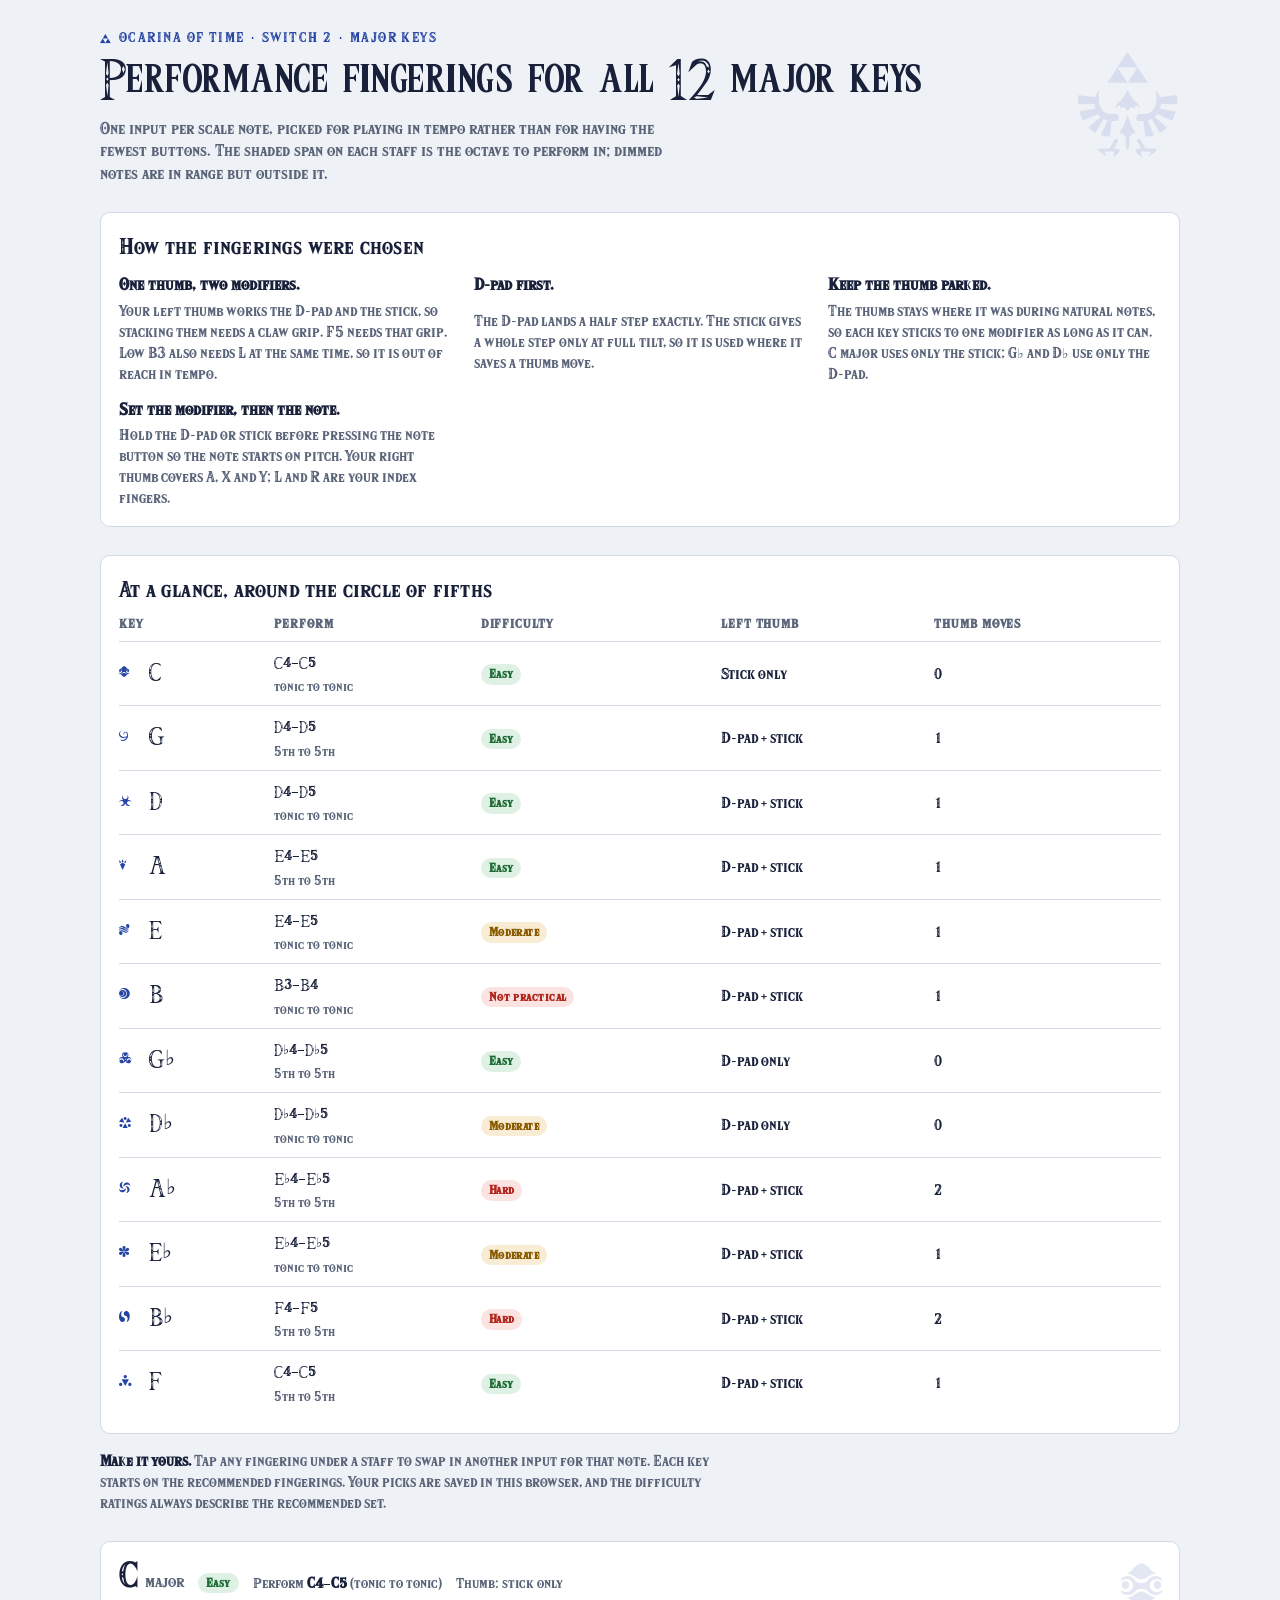
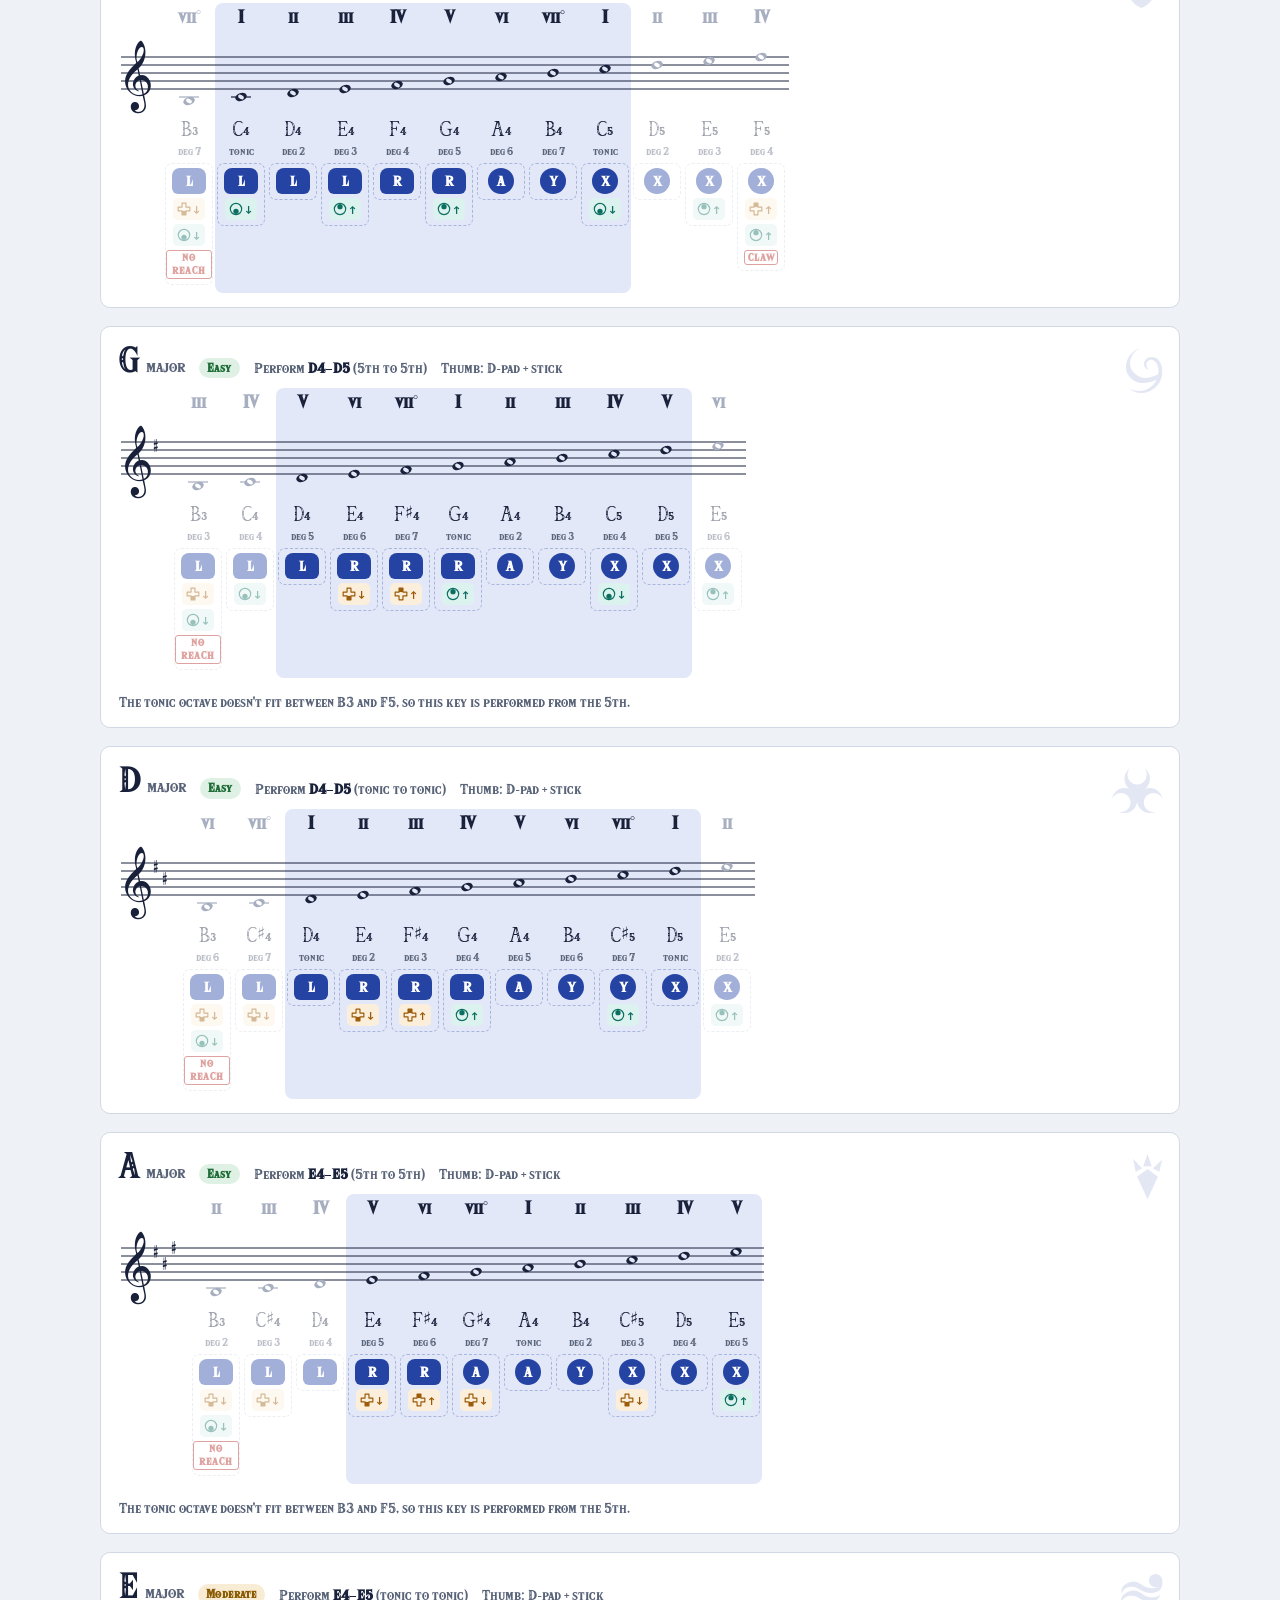
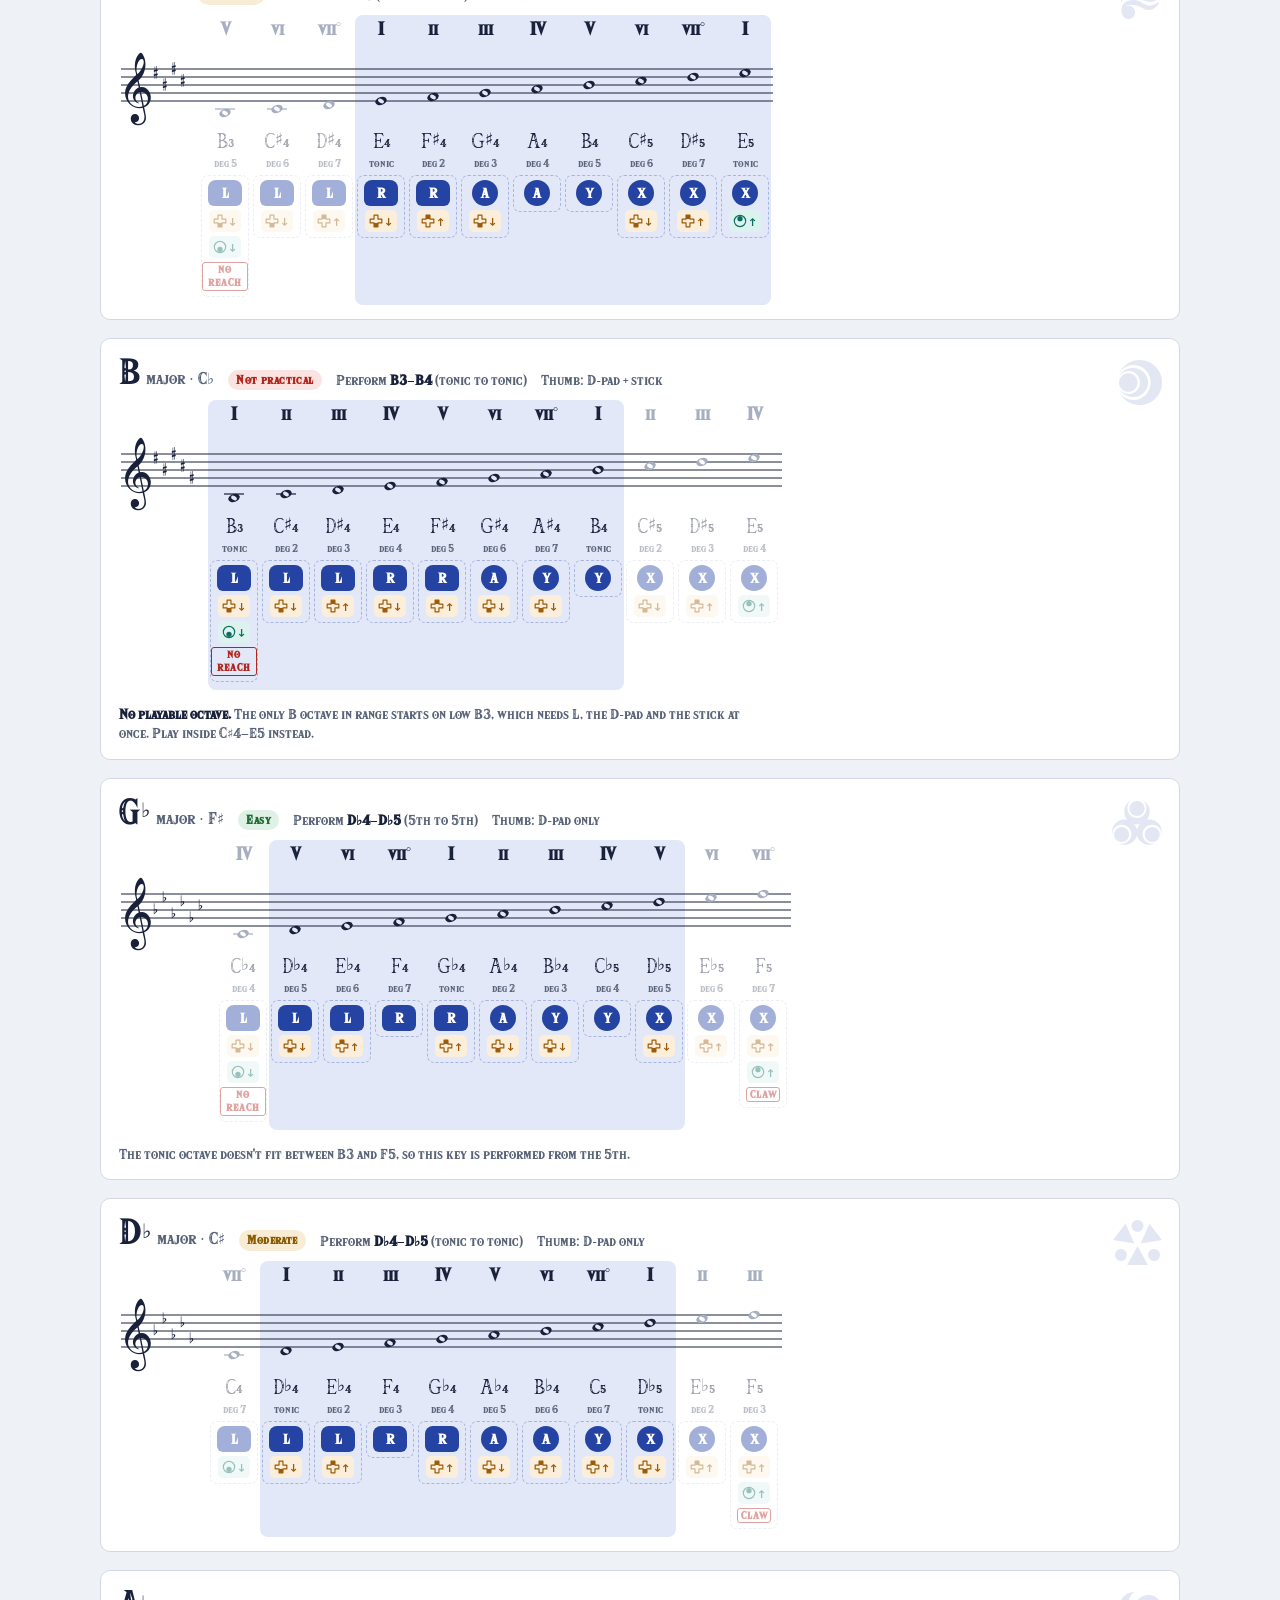
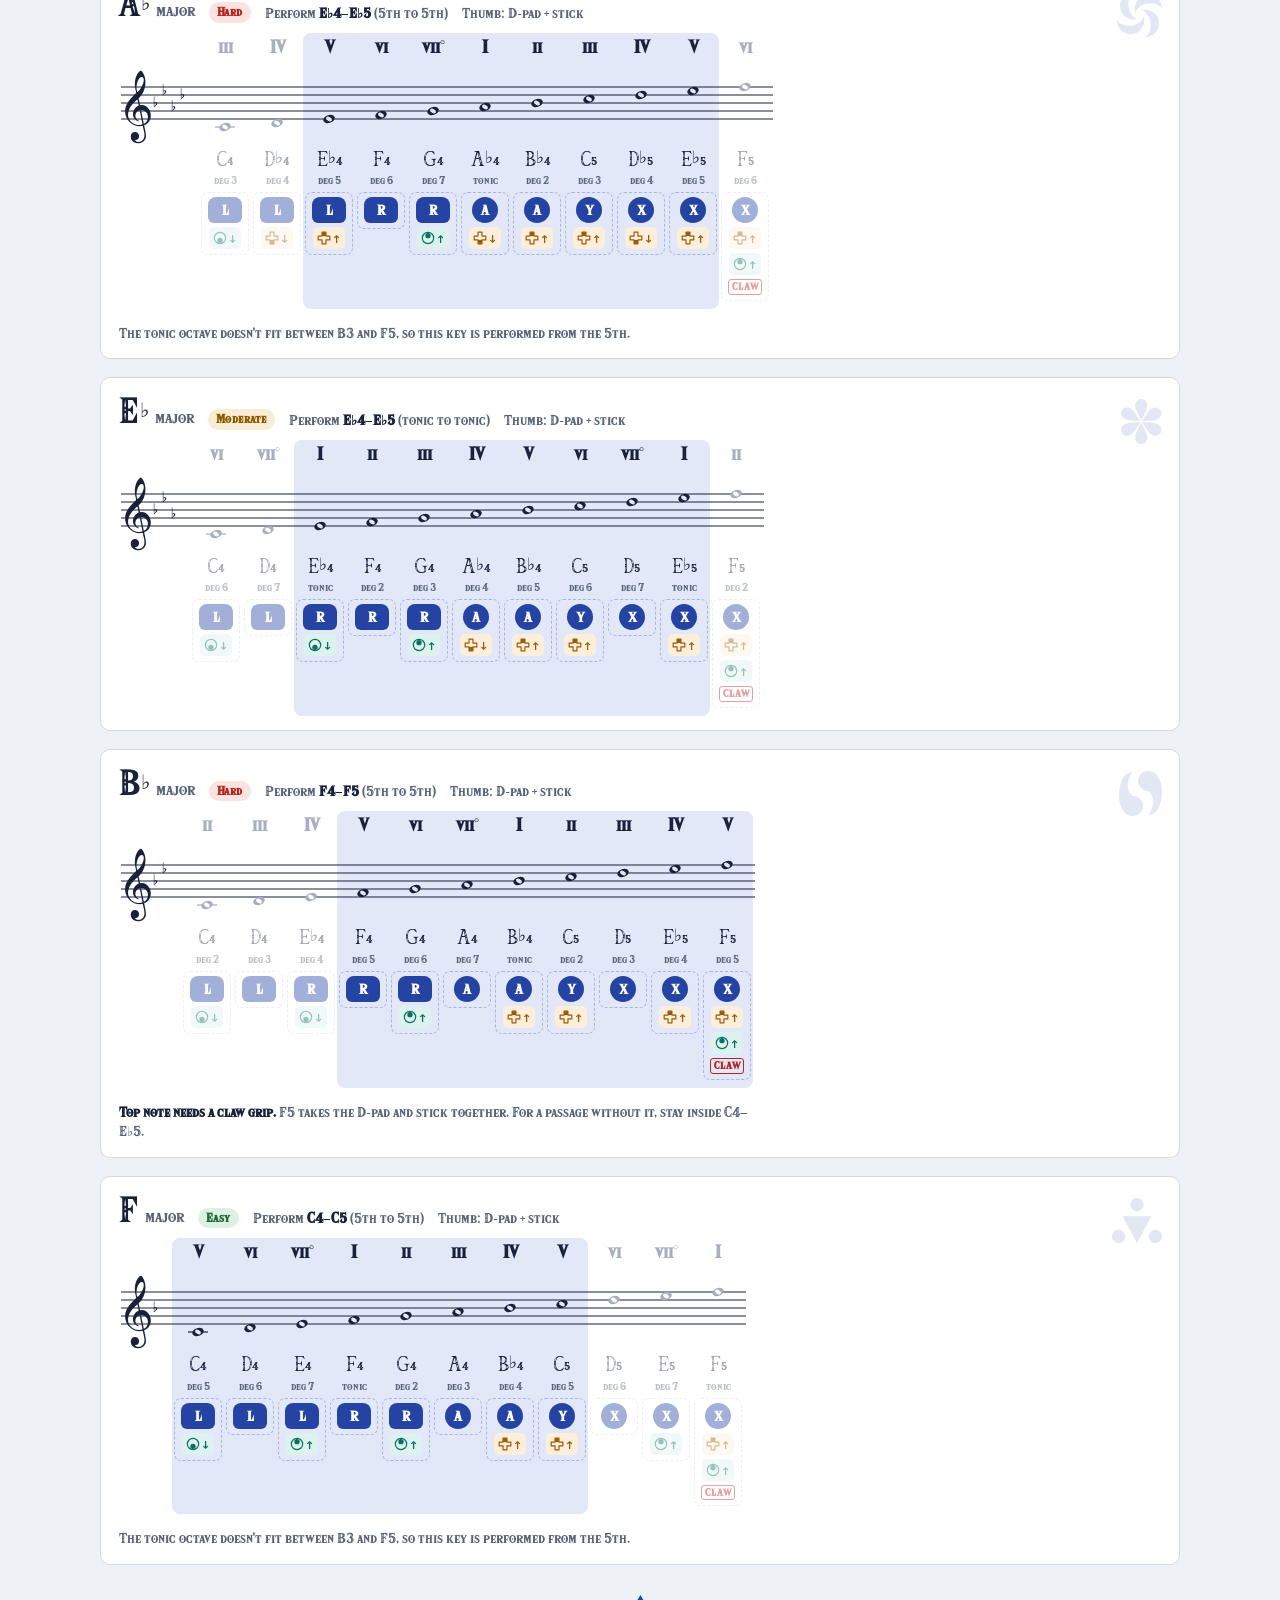
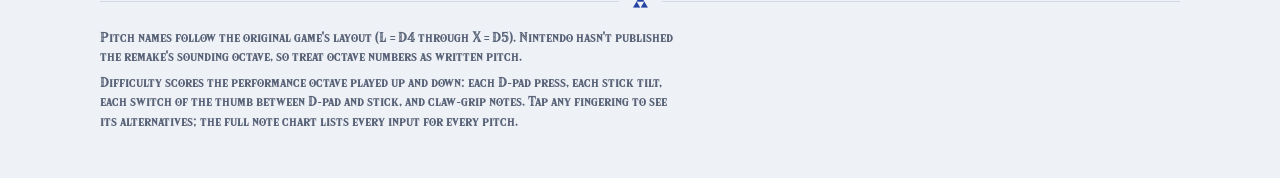
==== commit c27dea8e: "Use Triforce capitals for note names in the At a glance table Co-Authored-By: Claude Opus 5.5 <norep" ====
--- a/Ocarina Major Key Fingerings.html
+++ b/Ocarina Major Key Fingerings.html
@@ -186,6 +186,10 @@
 /* Note names on the cards use Triforce's decorative capitals; ♯ ♭ come from the serif after it. */
 :root { --f-note: "Triforce", "Bodoni Moda", Georgia, serif; }
 .col .lab { font-family: var(--f-note); font-weight: 400; font-synthesis: none; font-size: 17px; }
+/* Same capitals in the "At a glance" table: the key names and the note letters in each range. */
+td a, .range .nn { font-family: var(--f-note); font-weight: 400; font-synthesis: none; }
+td a { font-size: 21px; }
+.range .nn { font-size: 15px; }
 /* Hylia Serif has no ♭/♯; size the fallback glyph to sit with the letter. */
 .card-head h3 .acc { font-family: var(--f-display); font-size: .62em; margin-left: 1px; vertical-align: .32em; }
 
@@ -350,6 +354,8 @@
 const plain = s => s.replace(/(\d)$/, "$1");
 
 /* ---------- summary ---------- */
+// Wrap note letters (A–G) so they can use Triforce's capitals while octave numbers stay in Hylia Serif.
+const noteLetters = s => s.replace(/[A-G]/g, l => `<span class="nn">${l}</span>`);
 const sb = document.getElementById("sumBody");
 KEYS.forEach((k, ki) => {
   const w = k.window;
@@ -357,7 +363,7 @@
   const thumb = w.stick && w.dpad ? "D-pad + stick" : w.stick ? "Stick only" : w.dpad ? "D-pad only" : "None";
   tr.innerHTML = `
     <td><span class="glyph emblem-sm" aria-hidden="true">${EMBLEMS[ki]}</span><a href="#${SLUG(k.name)}">${k.name}</a></td>
-    <td><span class="mono">${w.lo}–${w.hi}</span><br><span class="muted small">${w.kind === "tonic" ? "tonic to tonic" : "5th to 5th"}</span></td>
+    <td><span class="mono range">${noteLetters(w.lo)}–${noteLetters(w.hi)}</span><br><span class="muted small">${w.kind === "tonic" ? "tonic to tonic" : "5th to 5th"}</span></td>
     <td><span class="pill ${w.level.split(" ")[0]}">${w.level}</span></td>
     <td>${thumb}</td>
     <td class="mono mv">${w.travel}</td>`;
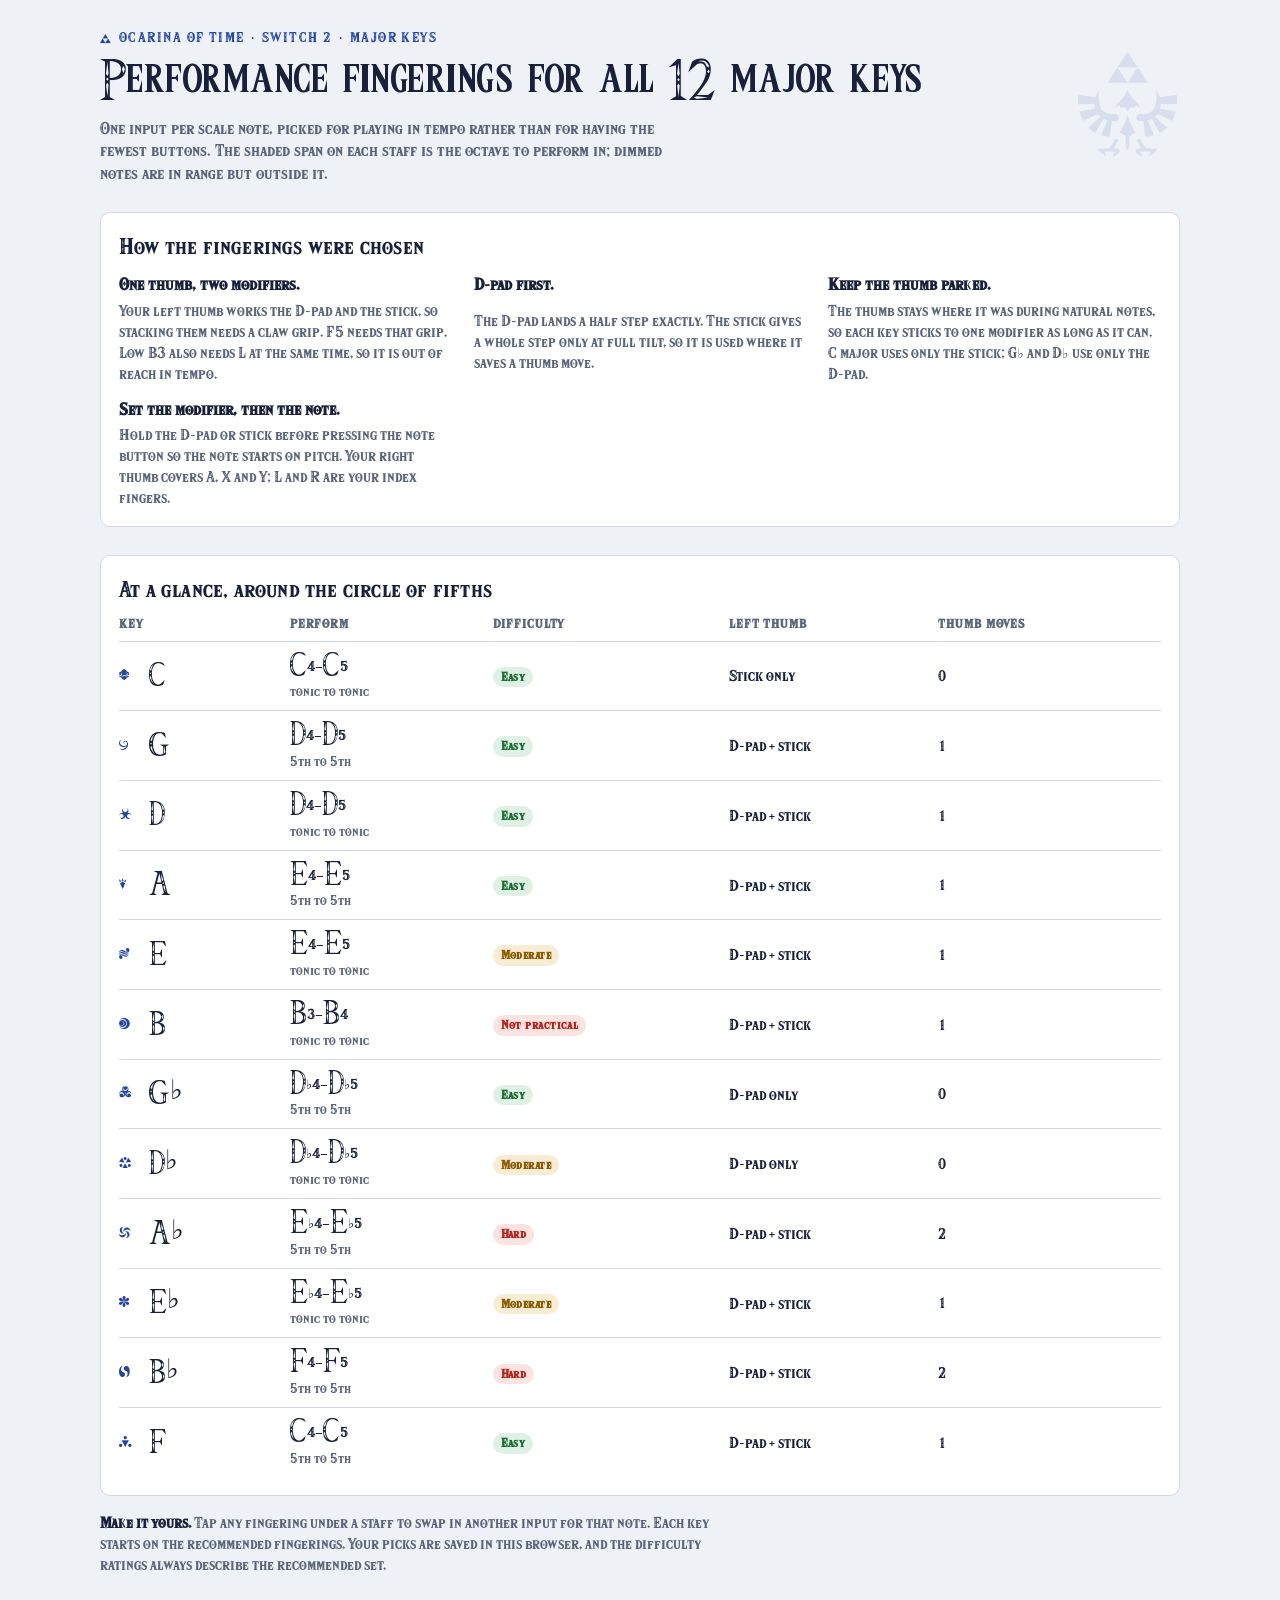
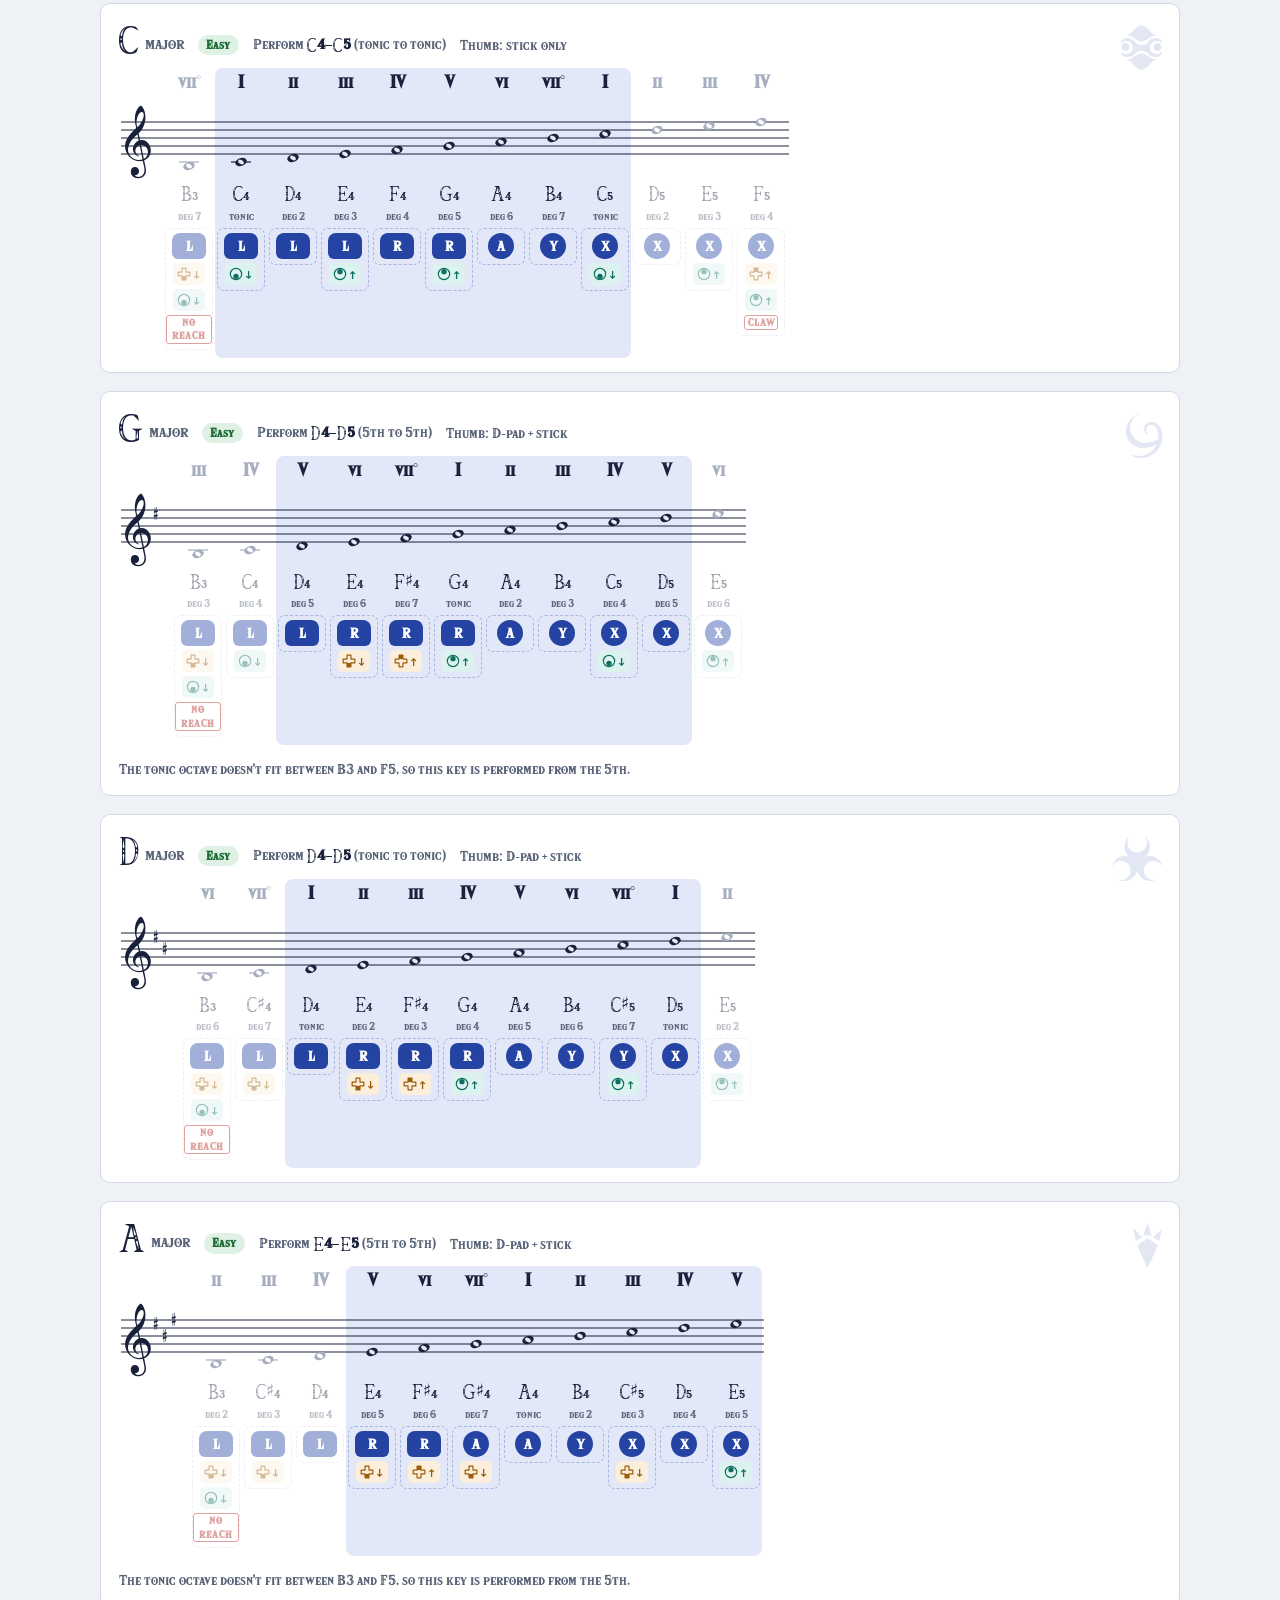
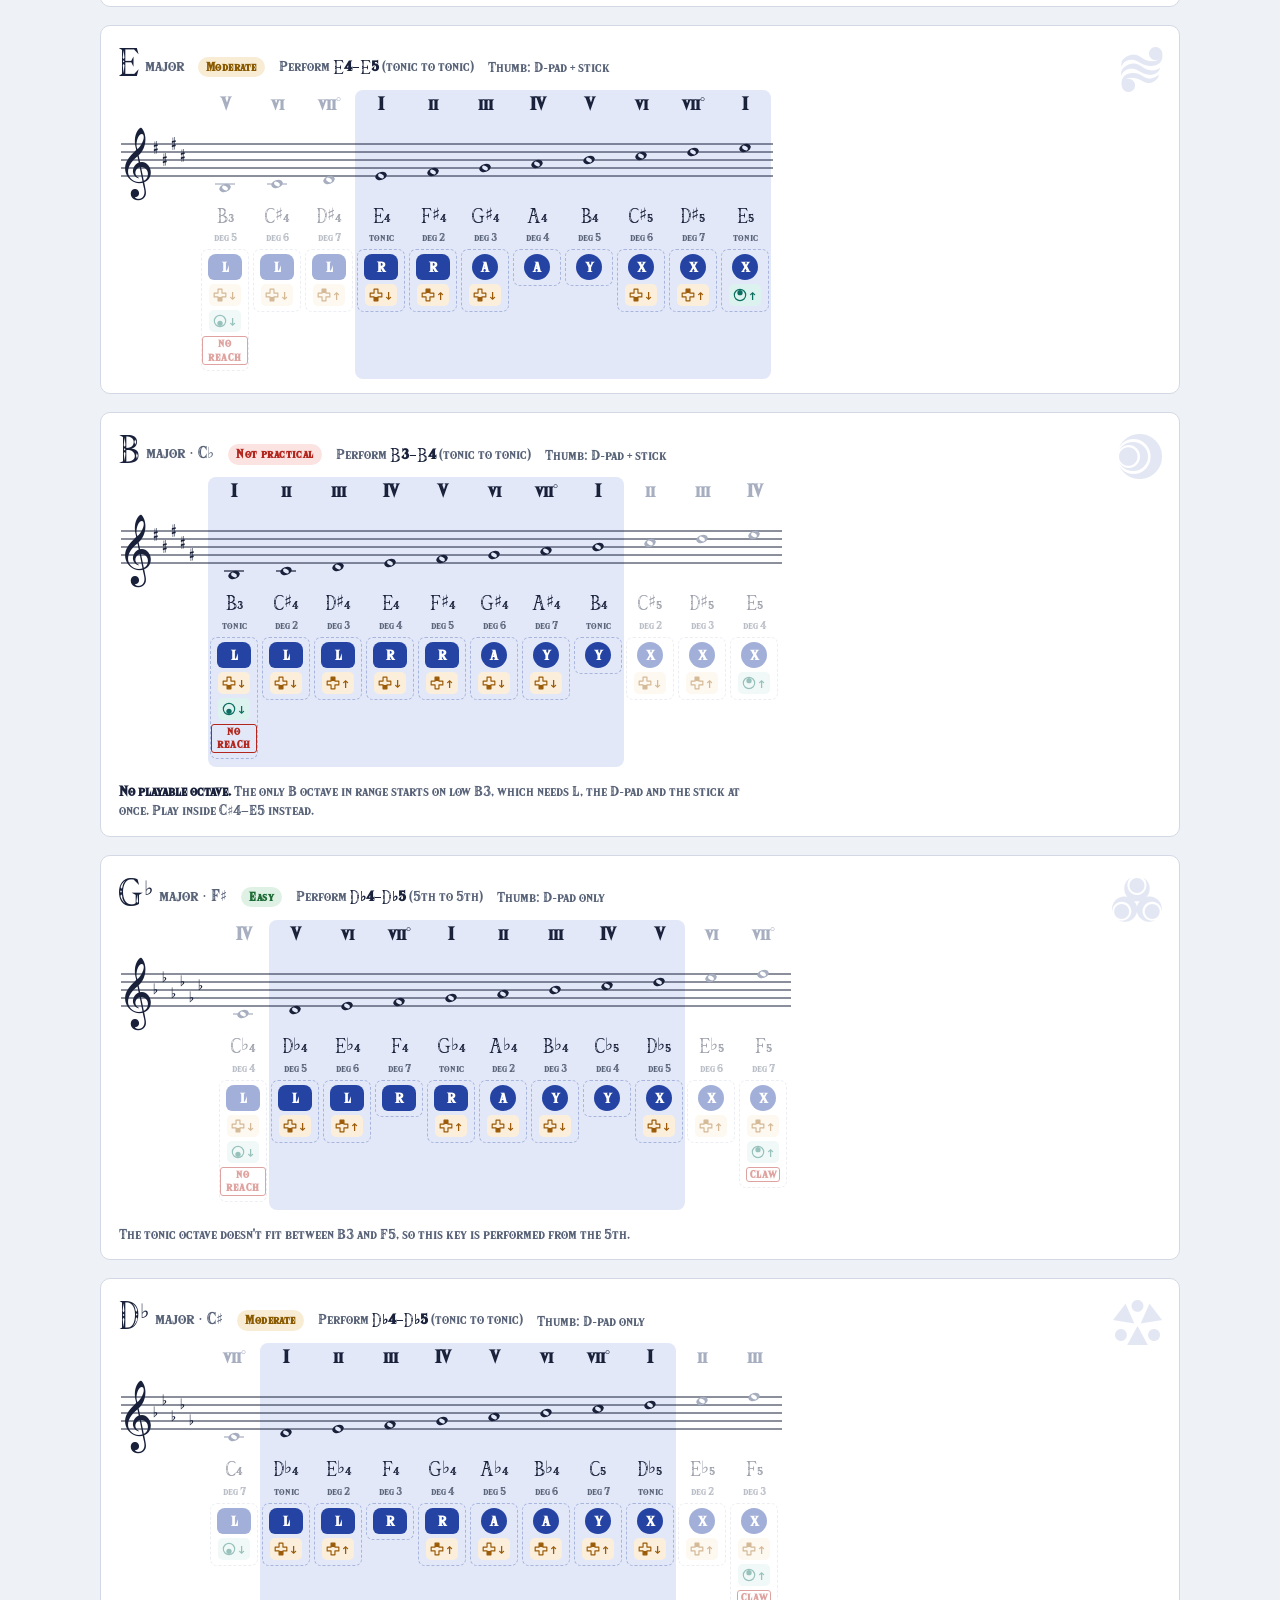
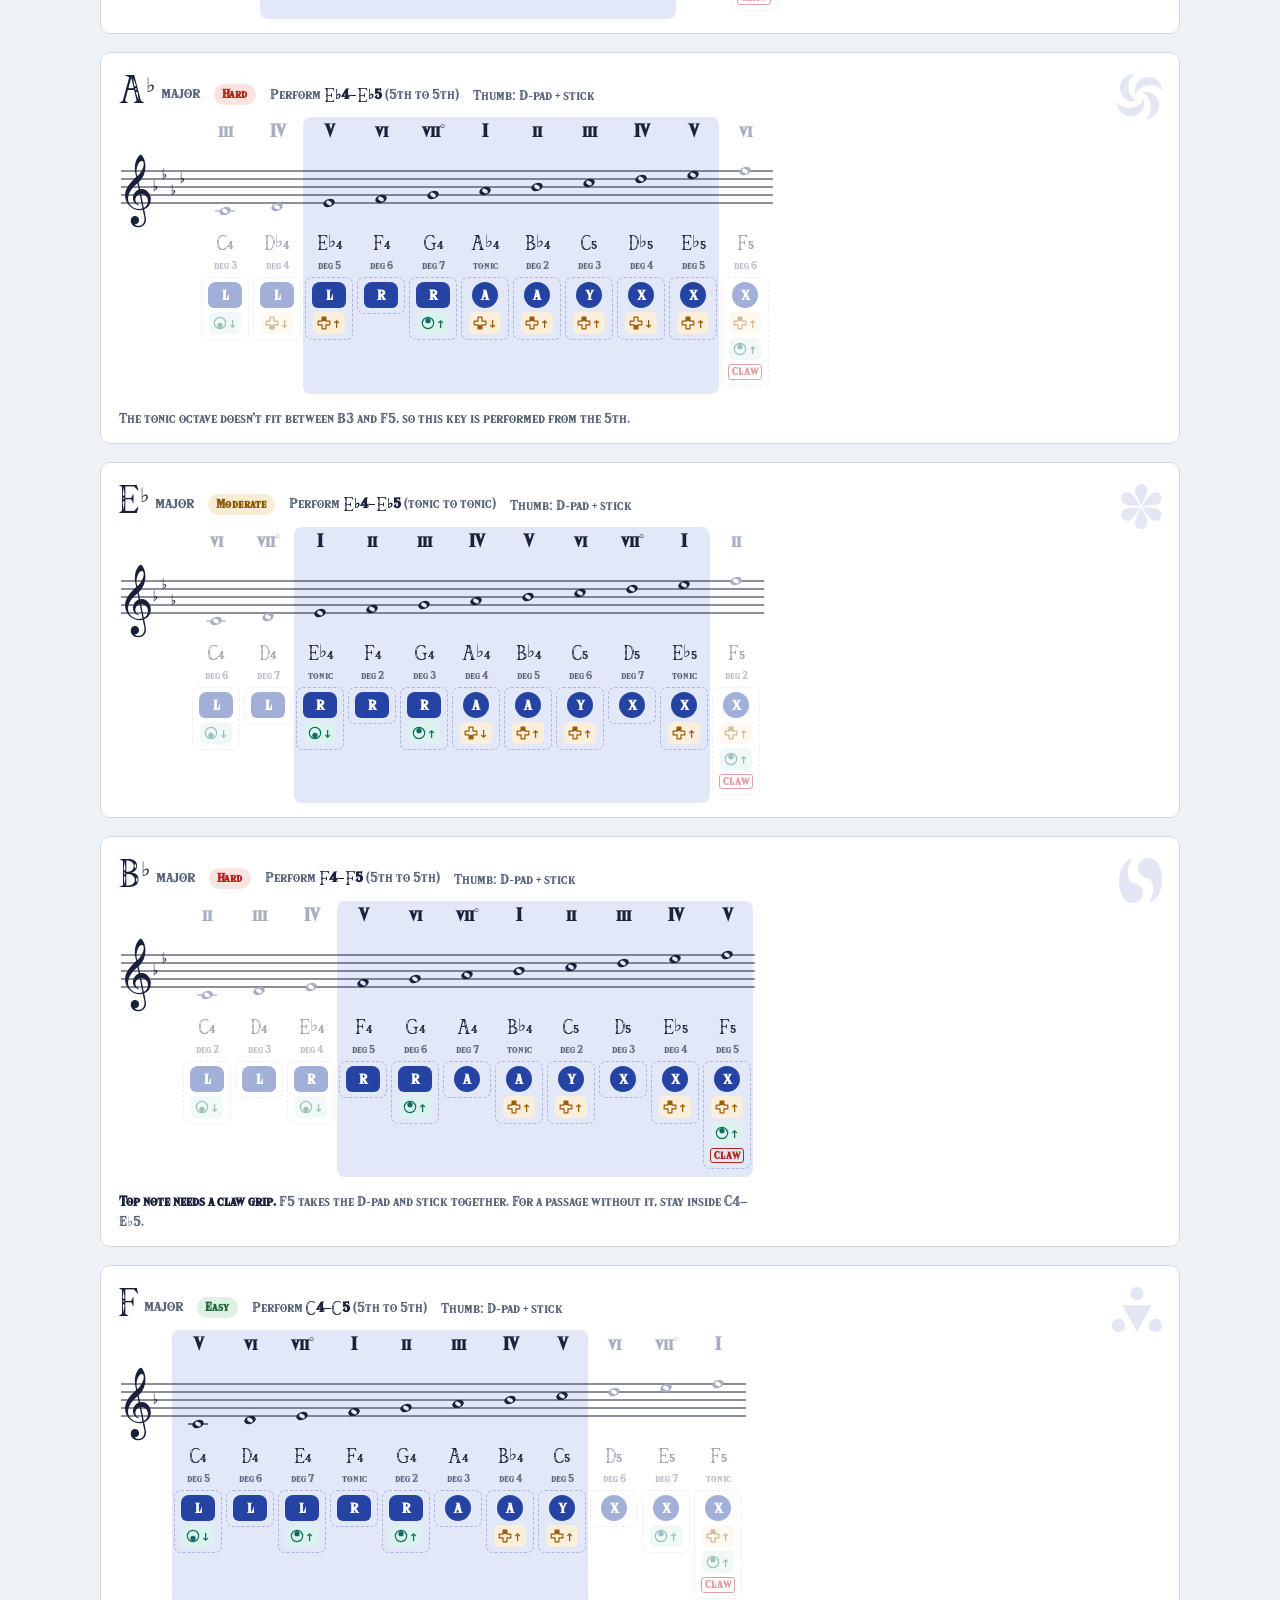
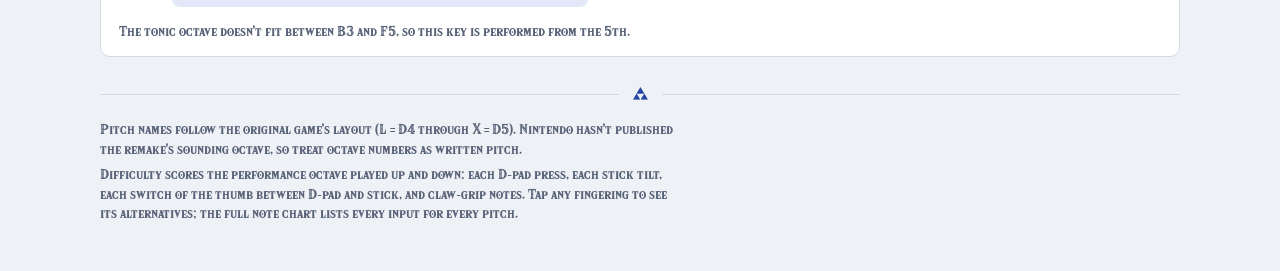
==== commit 1d3ad1c6: "Triforce capitals in key card titles and ranges; 27px in At a glance Co-Authored-By: Claude Opus 5.5" ====
--- a/Ocarina Major Key Fingerings.html
+++ b/Ocarina Major Key Fingerings.html
@@ -187,9 +187,9 @@
 :root { --f-note: "Triforce", "Bodoni Moda", Georgia, serif; }
 .col .lab { font-family: var(--f-note); font-weight: 400; font-synthesis: none; font-size: 17px; }
 /* Same capitals in the "At a glance" table: the key names and the note letters in each range. */
-td a, .range .nn { font-family: var(--f-note); font-weight: 400; font-synthesis: none; }
-td a { font-size: 21px; }
-.range .nn { font-size: 15px; }
+td a, .range .nn, .card-head .nn { font-family: var(--f-note); font-weight: 400; font-synthesis: none; }
+td a, .range .nn { font-size: 27px; line-height: 1.1; }
+.card-head .facts .nn { font-size: 16px; }
 /* Hylia Serif has no ♭/♯; size the fallback glyph to sit with the letter. */
 .card-head h3 .acc { font-family: var(--f-display); font-size: .62em; margin-left: 1px; vertical-align: .32em; }
 
@@ -392,10 +392,10 @@
   card.innerHTML = `
     <span class="glyph emblem" aria-hidden="true">${EMBLEMS[ki]}</span>
     <div class="card-head">
-      <h3>${k.name.replace(/[♭♯]/g, a => `<span class="acc">${a}</span>`)}<small>major${ENH[k.name] ? " · " + ENH[k.name] : ""}</small></h3>
+      <h3>${noteLetters(k.name).replace(/[♭♯]/g, a => `<span class="acc">${a}</span>`)}<small>major${ENH[k.name] ? " · " + ENH[k.name] : ""}</small></h3>
       <div class="facts">
         <span class="pill ${w.level.split(" ")[0]}">${w.level}</span>
-        <span>Perform <b>${w.lo}–${w.hi}</b> (${w.kind === "tonic" ? "tonic to tonic" : "5th to 5th"})</span>
+        <span>Perform <b>${noteLetters(w.lo)}–${noteLetters(w.hi)}</b> (${w.kind === "tonic" ? "tonic to tonic" : "5th to 5th"})</span>
         <span>Thumb: ${thumb}</span>
         <span class="custom" hidden>Your fingerings <button class="reset" type="button">Reset to recommended</button></span>
       </div>
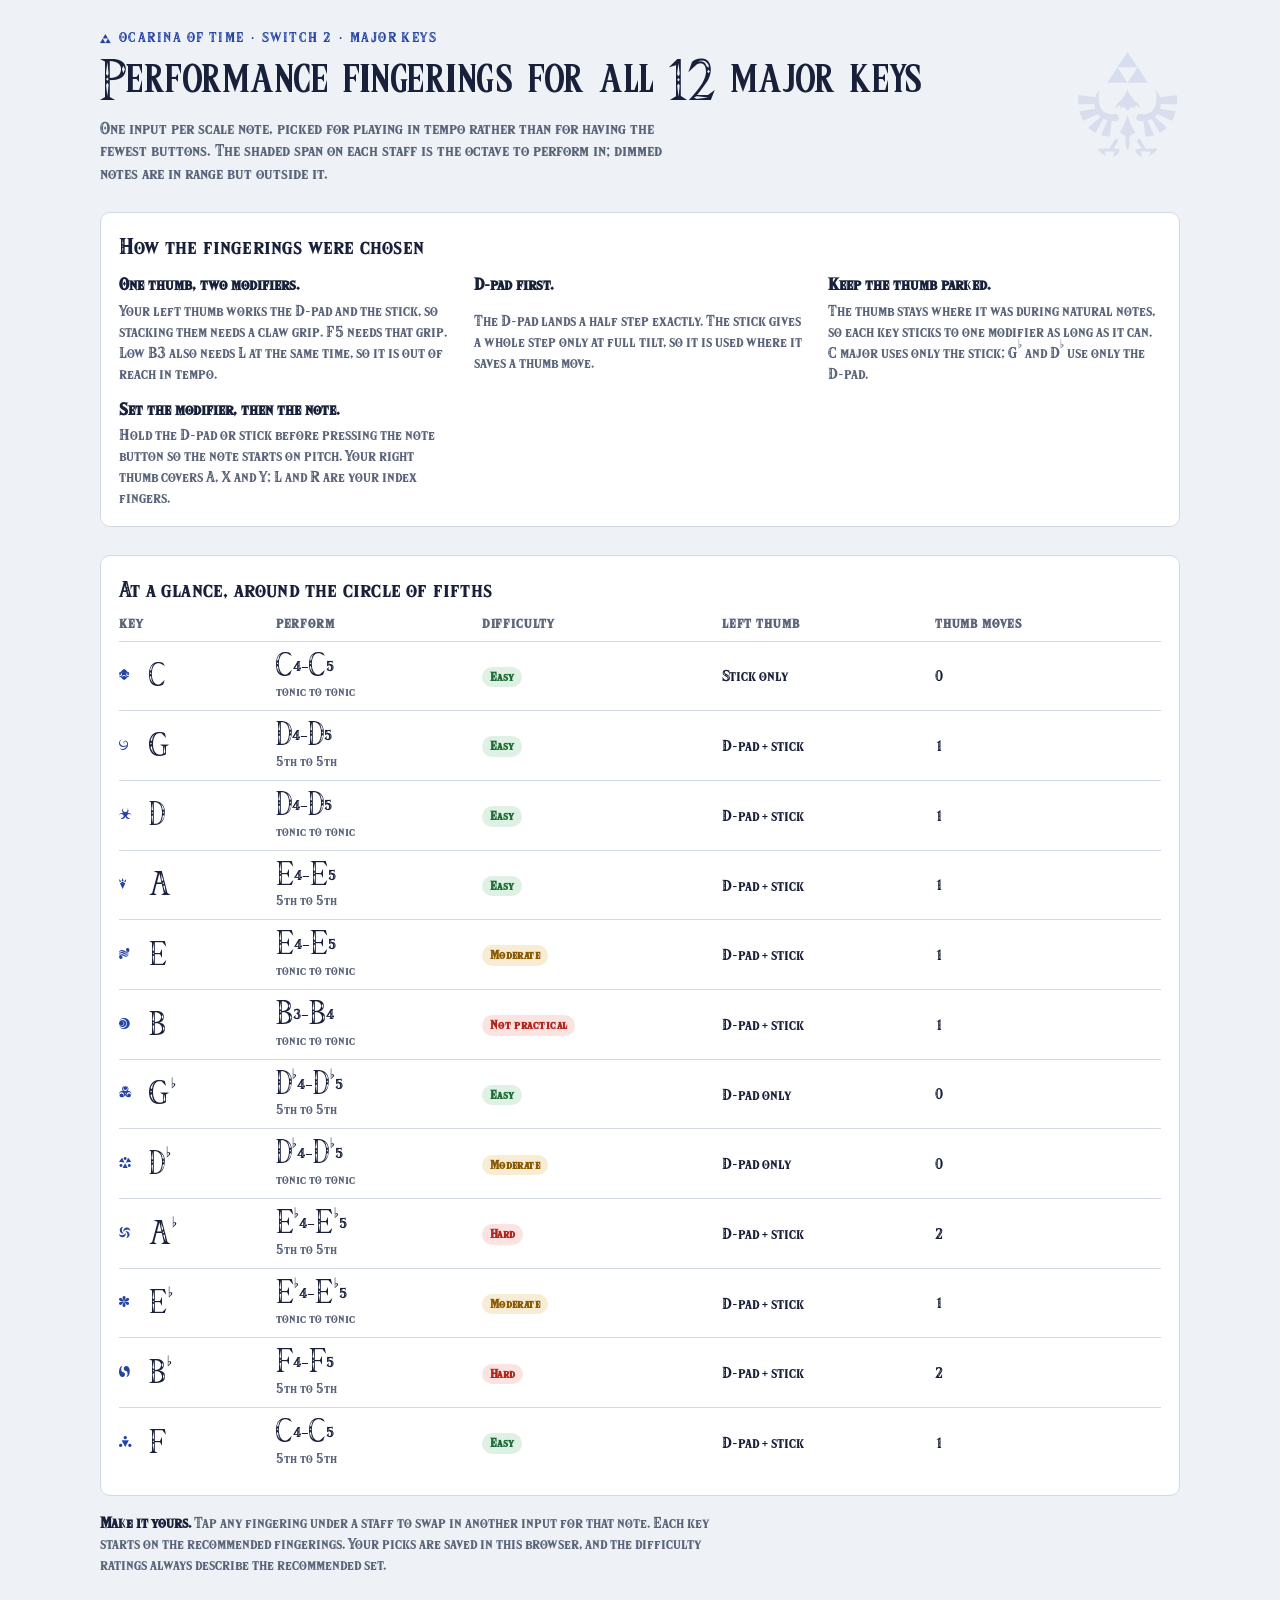
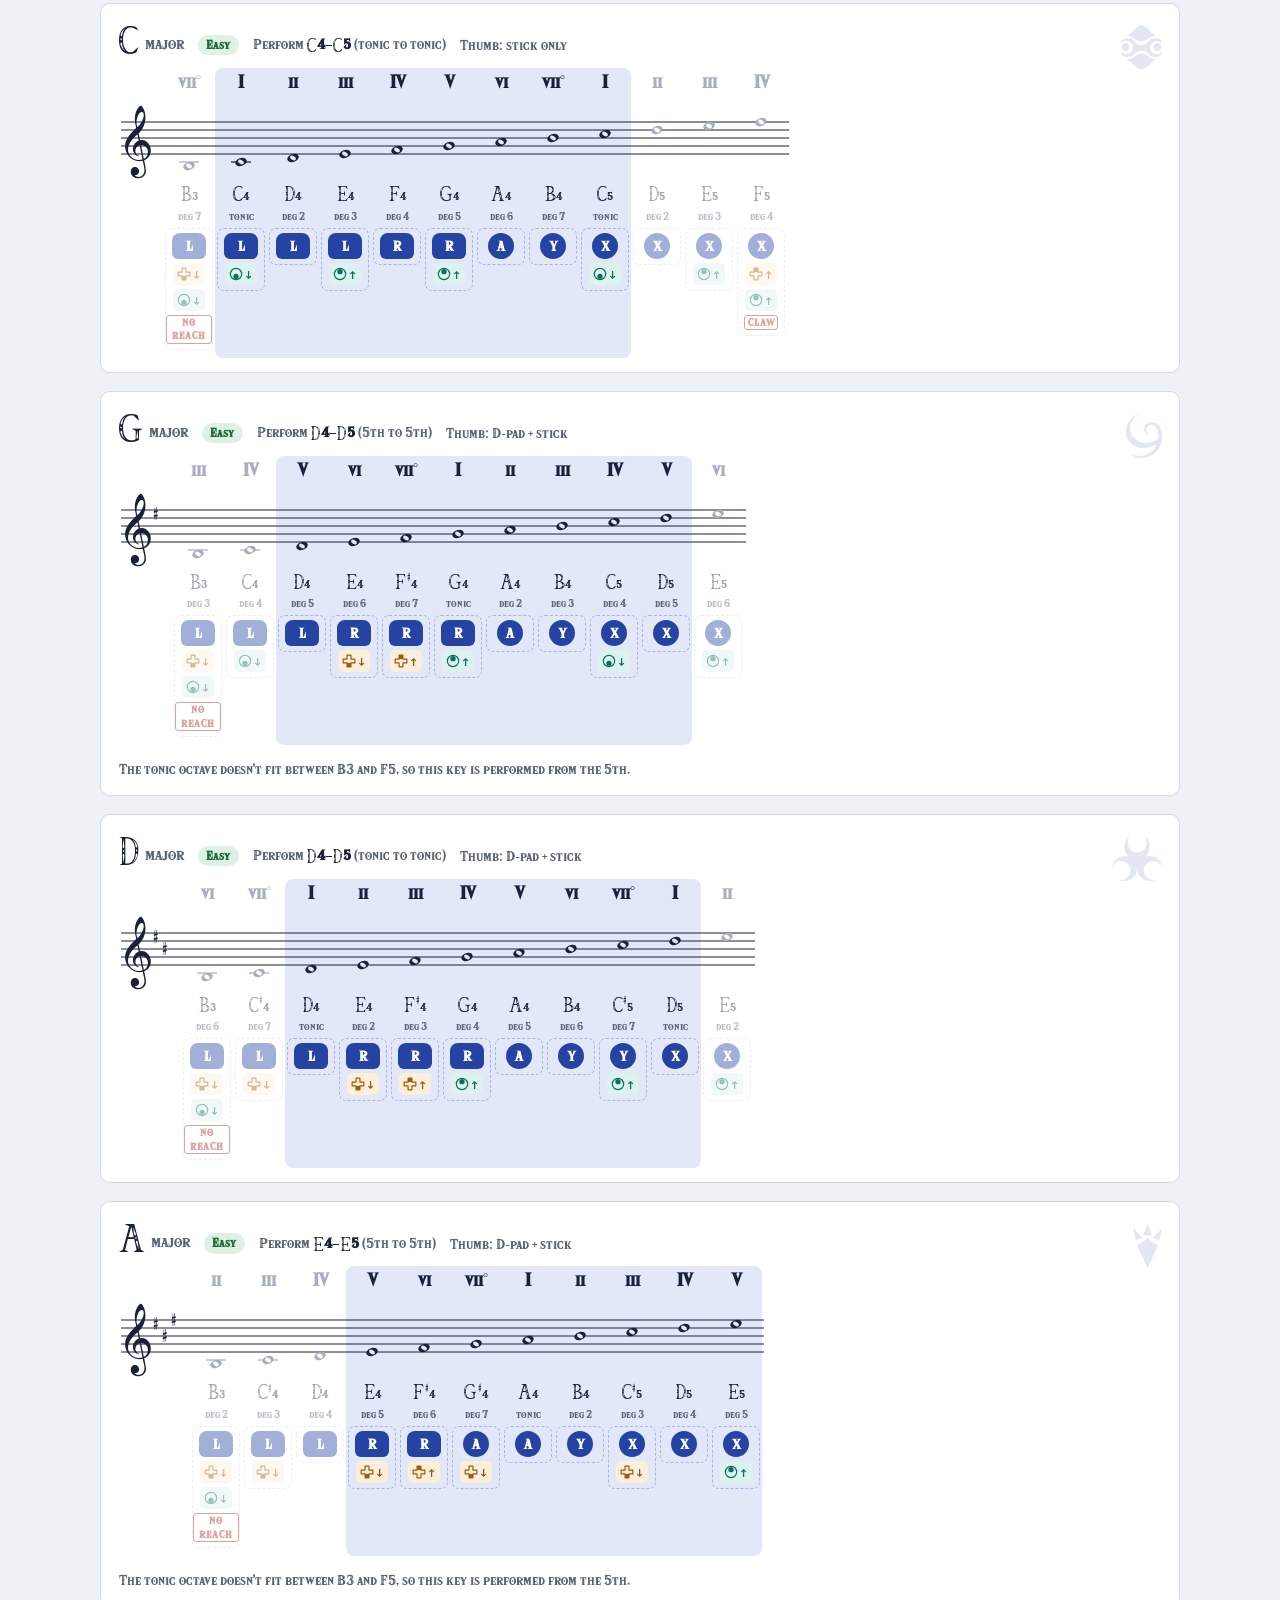
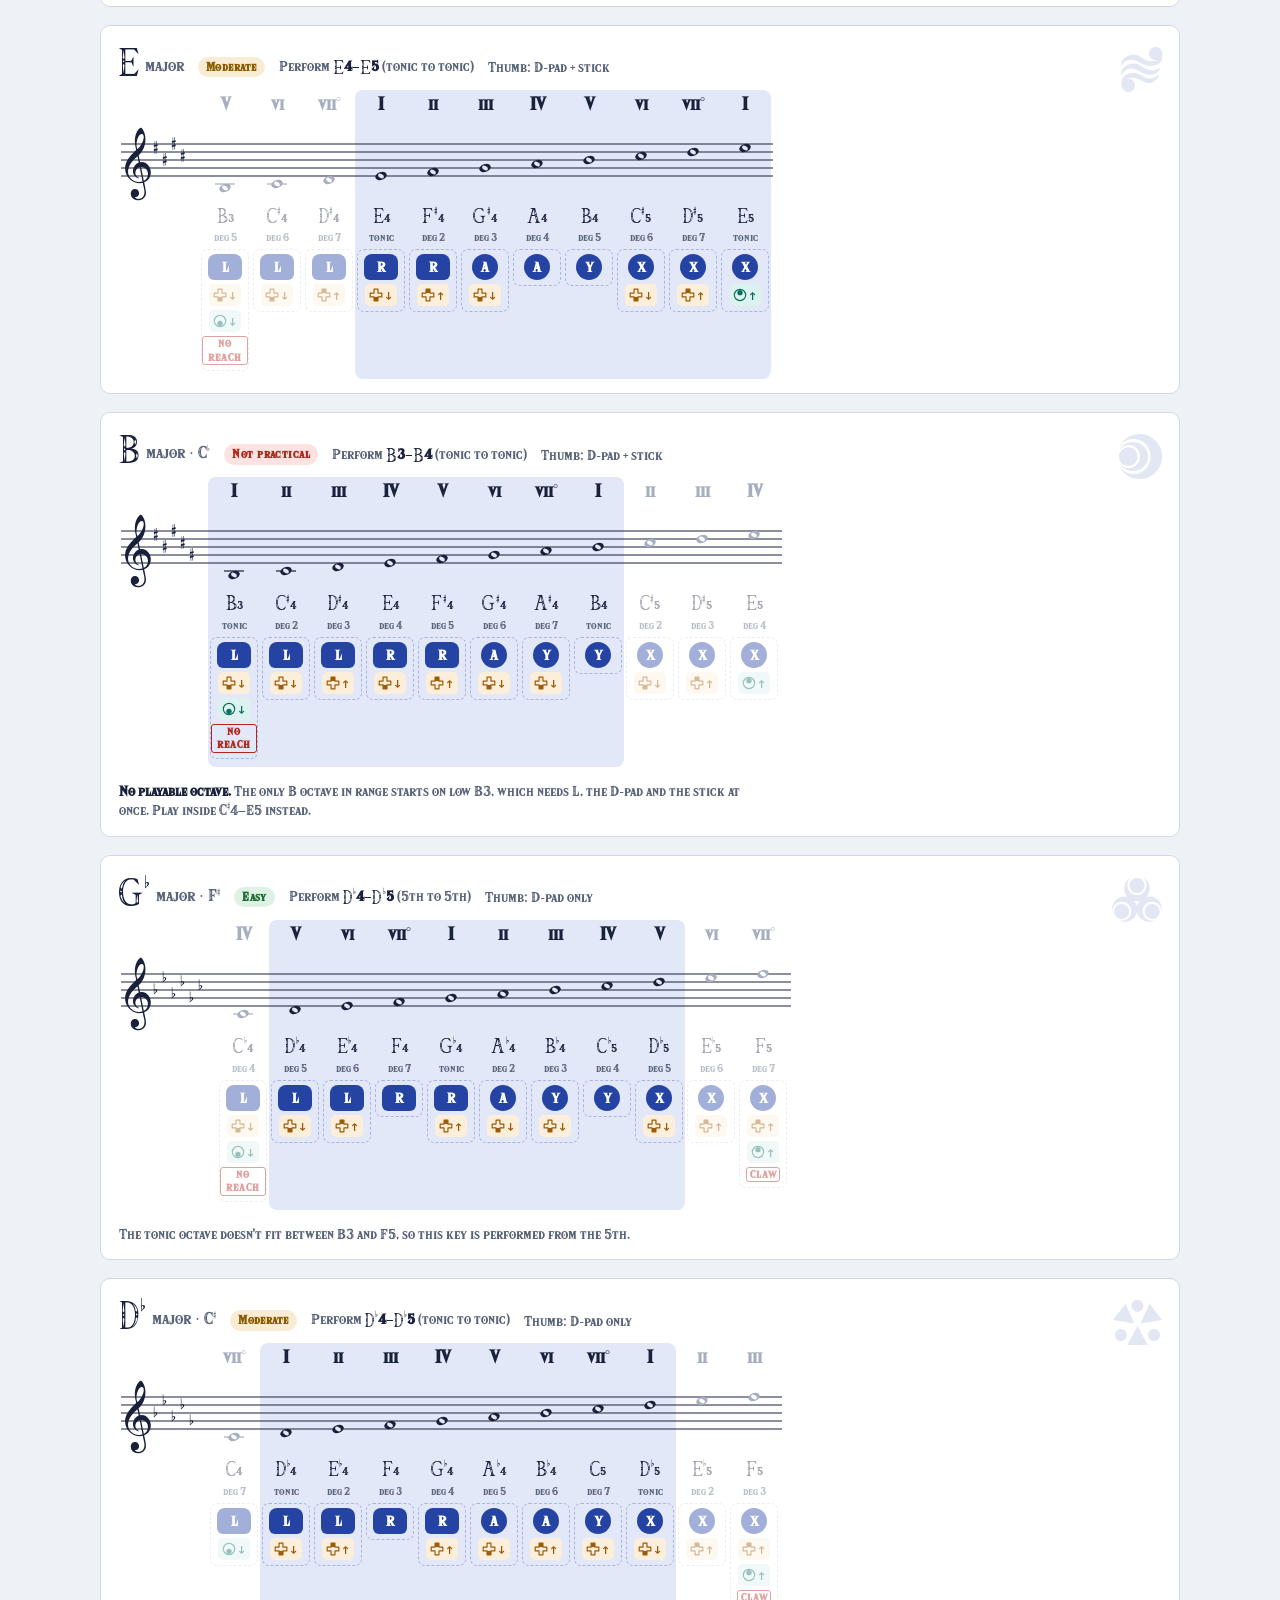
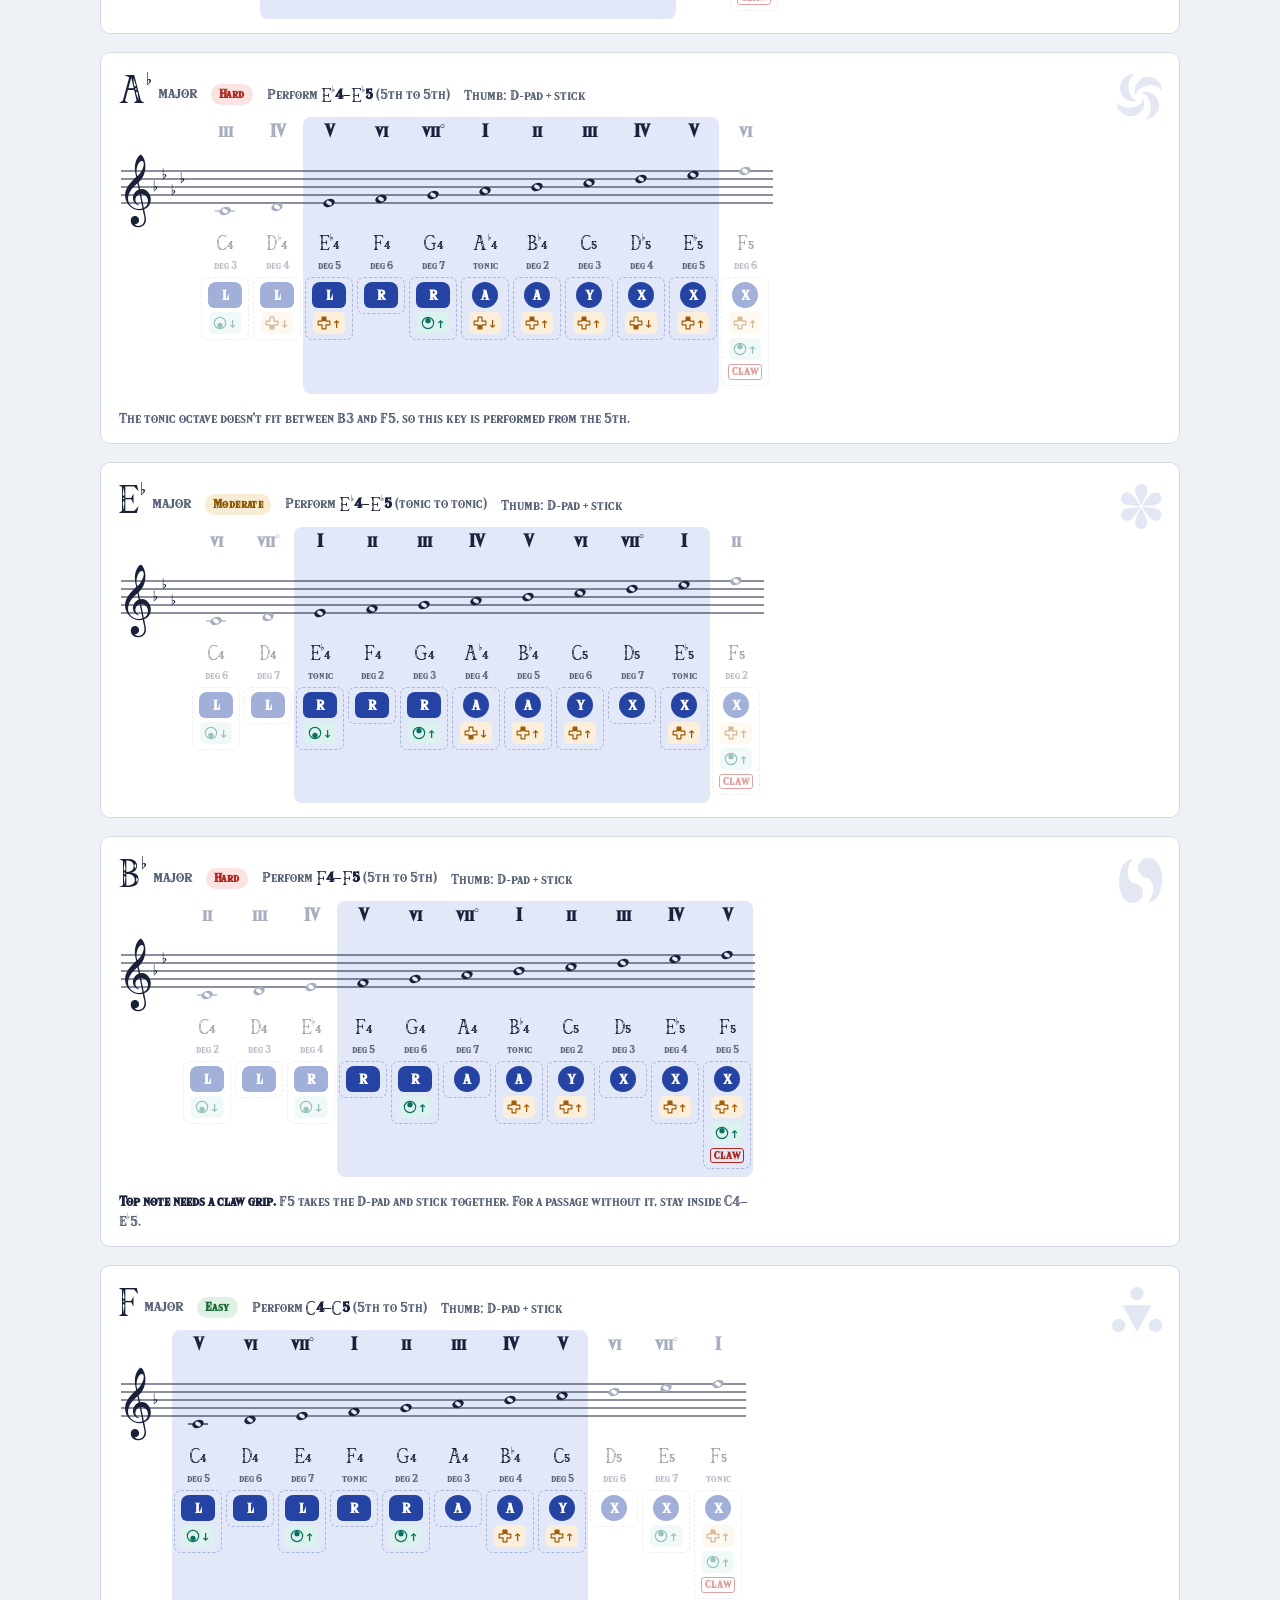
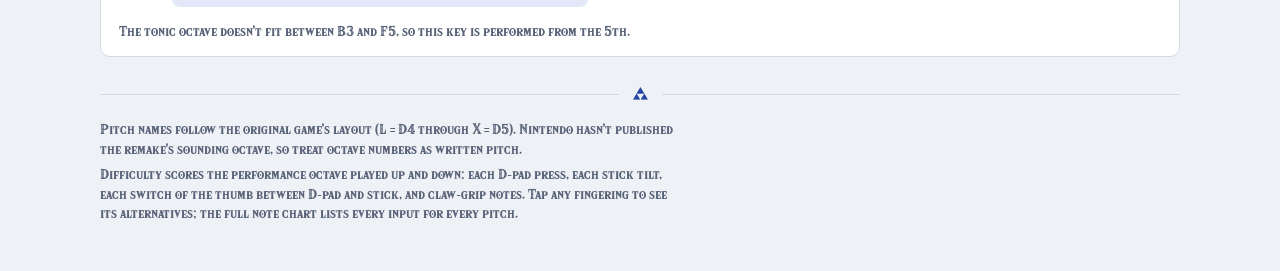
==== commit de2acc0e: "Show sharps and flats as superscripts beside their letters Wrap every ♯/♭ in page text (not staff no" ====
--- a/Ocarina Major Key Fingerings.html
+++ b/Ocarina Major Key Fingerings.html
@@ -190,8 +190,11 @@
 td a, .range .nn, .card-head .nn { font-family: var(--f-note); font-weight: 400; font-synthesis: none; }
 td a, .range .nn { font-size: 27px; line-height: 1.1; }
 .card-head .facts .nn { font-size: 16px; }
-/* Hylia Serif has no ♭/♯; size the fallback glyph to sit with the letter. */
-.card-head h3 .acc { font-family: var(--f-display); font-size: .62em; margin-left: 1px; vertical-align: .32em; }
+/* Sharps and flats: superscript beside their letter (added by raiseAccidentals). */
+.acc { font-family: "Bodoni Moda", var(--f-music); font-weight: 400; font-style: normal; font-size: max(.62em, 10px); line-height: 0; vertical-align: .7em; margin-left: .04em; }
+/* Ranges set their letters larger than the text around them, so size the accidental to the letter. */
+.range .acc { font-size: 16px; }
+.card-head .facts .acc { font-size: 10px; }
 
 .glyph { font-family: "Hylian Symbols"; font-weight: 400; font-style: normal; line-height: 1; letter-spacing: 0; text-transform: none; user-select: none; }
 .eyebrow .glyph { font-size: 13px; margin-right: 8px; vertical-align: -1px; }
@@ -392,7 +395,7 @@
   card.innerHTML = `
     <span class="glyph emblem" aria-hidden="true">${EMBLEMS[ki]}</span>
     <div class="card-head">
-      <h3>${noteLetters(k.name).replace(/[♭♯]/g, a => `<span class="acc">${a}</span>`)}<small>major${ENH[k.name] ? " · " + ENH[k.name] : ""}</small></h3>
+      <h3>${noteLetters(k.name)}<small>major${ENH[k.name] ? " · " + ENH[k.name] : ""}</small></h3>
       <div class="facts">
         <span class="pill ${w.level.split(" ")[0]}">${w.level}</span>
         <span>Perform <b>${noteLetters(w.lo)}–${noteLetters(w.hi)}</b> (${w.kind === "tonic" ? "tonic to tonic" : "5th to 5th"})</span>
@@ -540,6 +543,7 @@
     picker.append(opt);
   }
 
+  raiseAccidentals(picker);
   picker.hidden = false;
   pick.setAttribute("aria-expanded", "true");
   const scroller = pick.closest(".scroll");
@@ -716,6 +720,31 @@
   async pdf() { return { blob: await buildPdf(), filename: fileBase() + ".pdf" }; },
   async md() { return { blob: buildMarkdown(), filename: fileBase() + ".md" }; },
 };
+/* ---------- superscript accidentals ----------
+   Wrap every ♯/♭ in the page text in <span class="acc"> so it sits raised beside its letter.
+   Staff drawings (SVG) keep their notation as is; the letters themselves are untouched. */
+function raiseAccidentals(root) {
+  const walker = document.createTreeWalker(root, NodeFilter.SHOW_TEXT, {
+    acceptNode: t => /[♯♭]/.test(t.nodeValue) && !t.parentElement.closest("svg, script, style, .acc")
+      ? NodeFilter.FILTER_ACCEPT : NodeFilter.FILTER_REJECT,
+  });
+  const found = [];
+  while (walker.nextNode()) found.push(walker.currentNode);
+  for (const t of found) {
+    const frag = document.createDocumentFragment();
+    for (const part of t.nodeValue.split(/([♯♭])/)) {
+      if (!part) continue;
+      if (part === "♯" || part === "♭") {
+        const s = document.createElement("span");
+        s.className = "acc";
+        s.textContent = part;
+        frag.append(s);
+      } else frag.append(part);
+    }
+    t.replaceWith(frag);
+  }
+}
+raiseAccidentals(document.body);
 </script>
 
 </body></html>
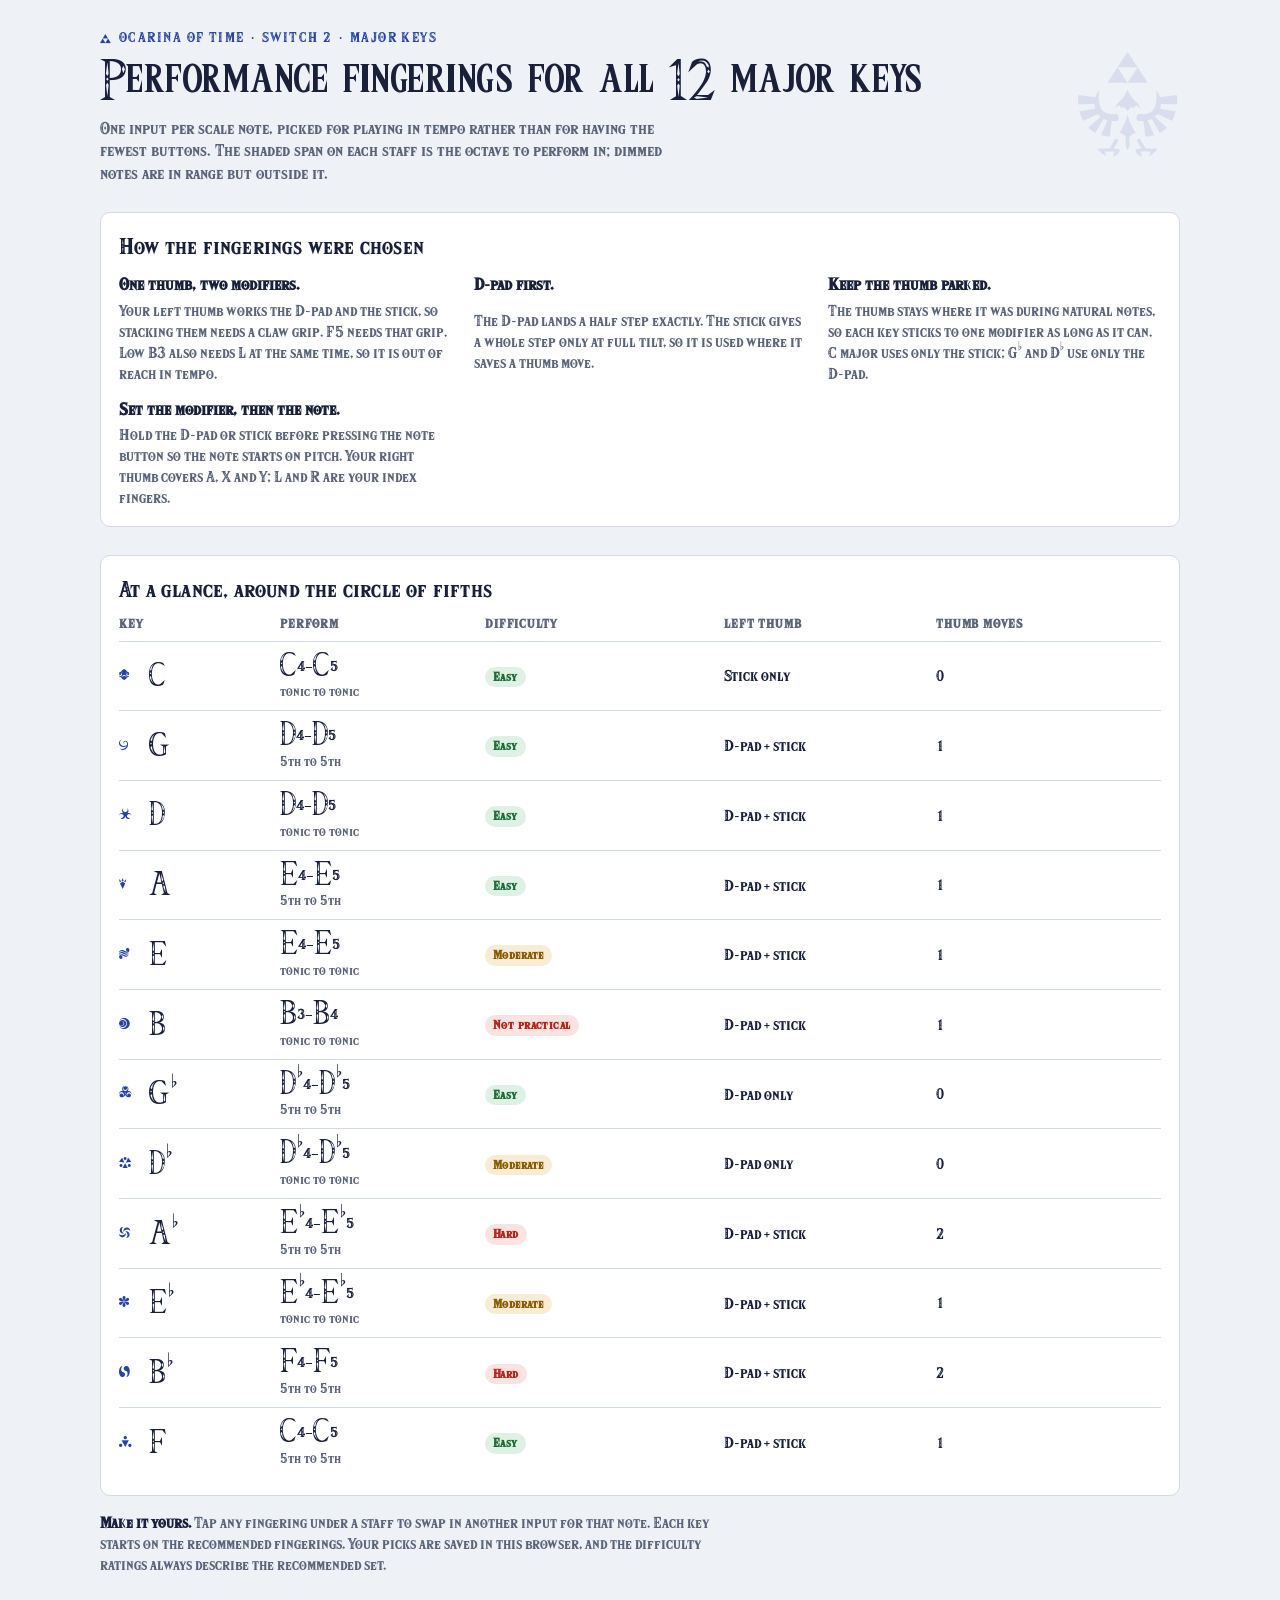
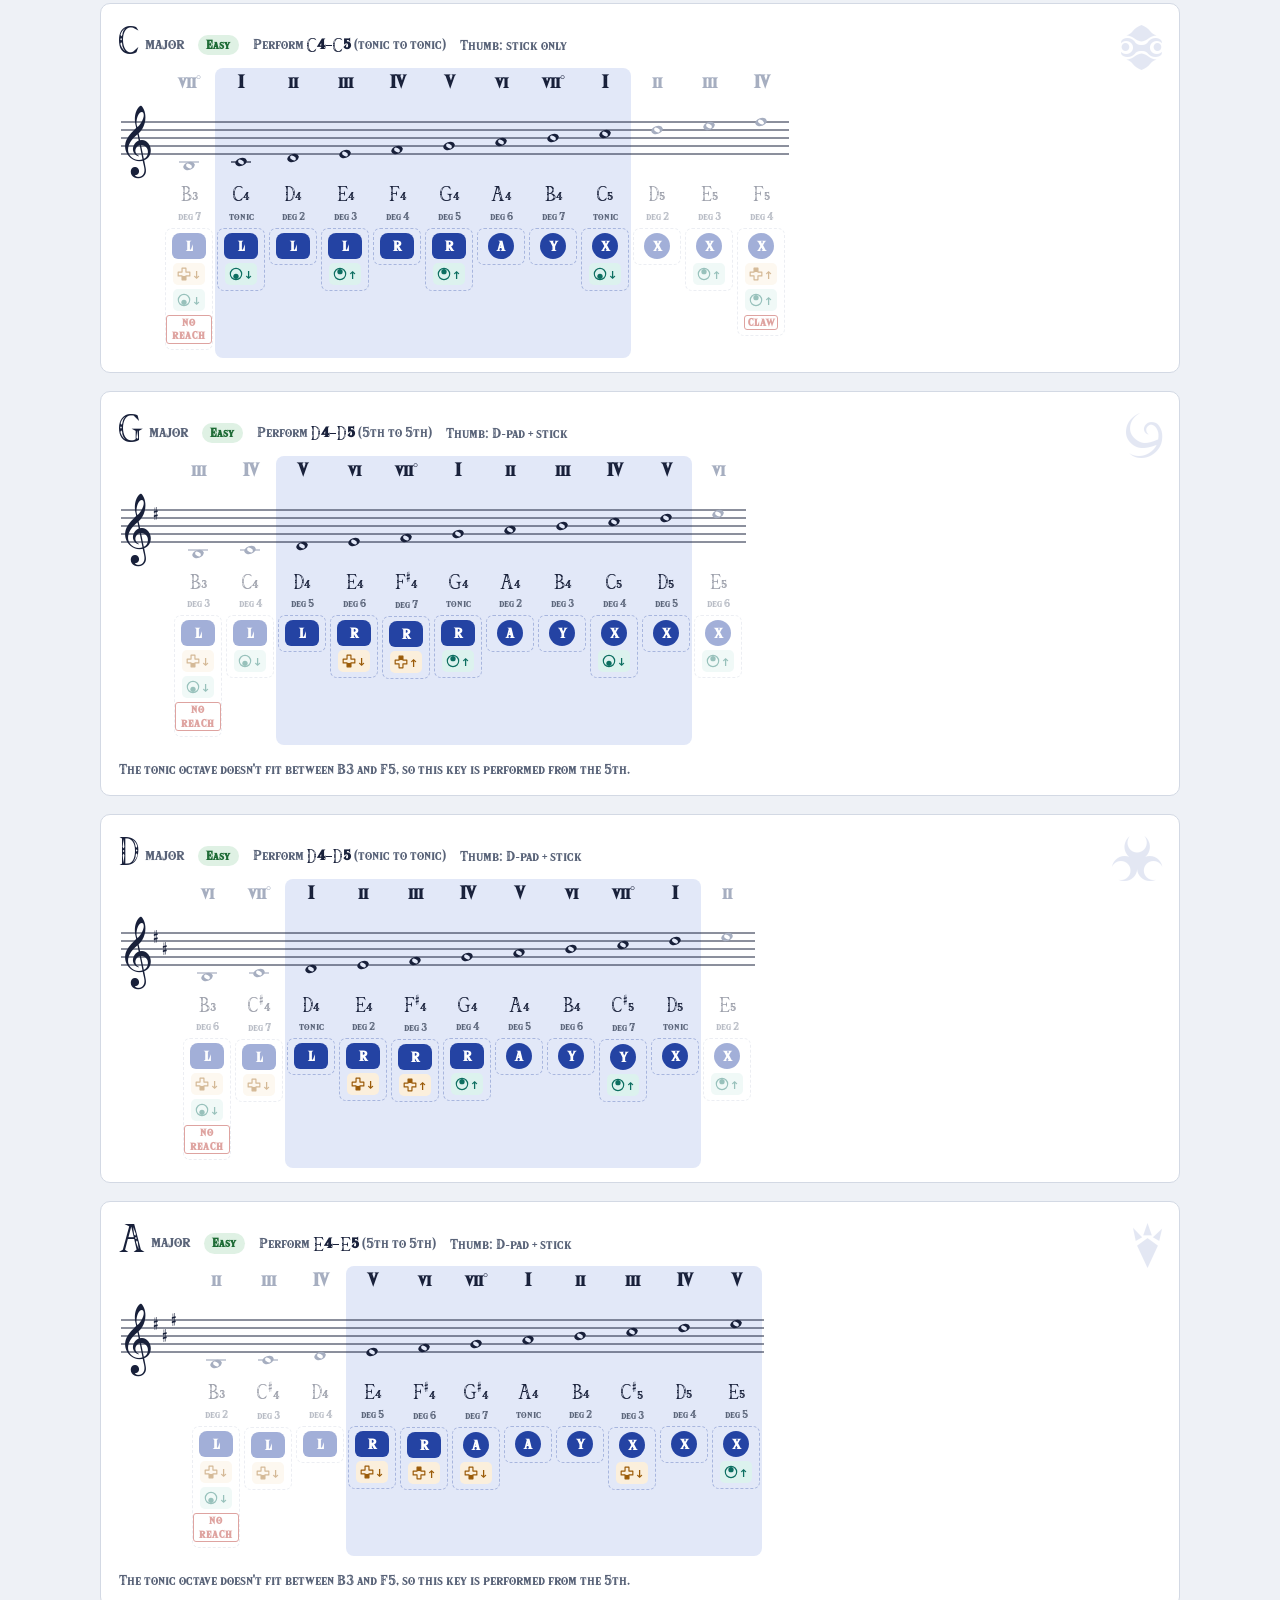
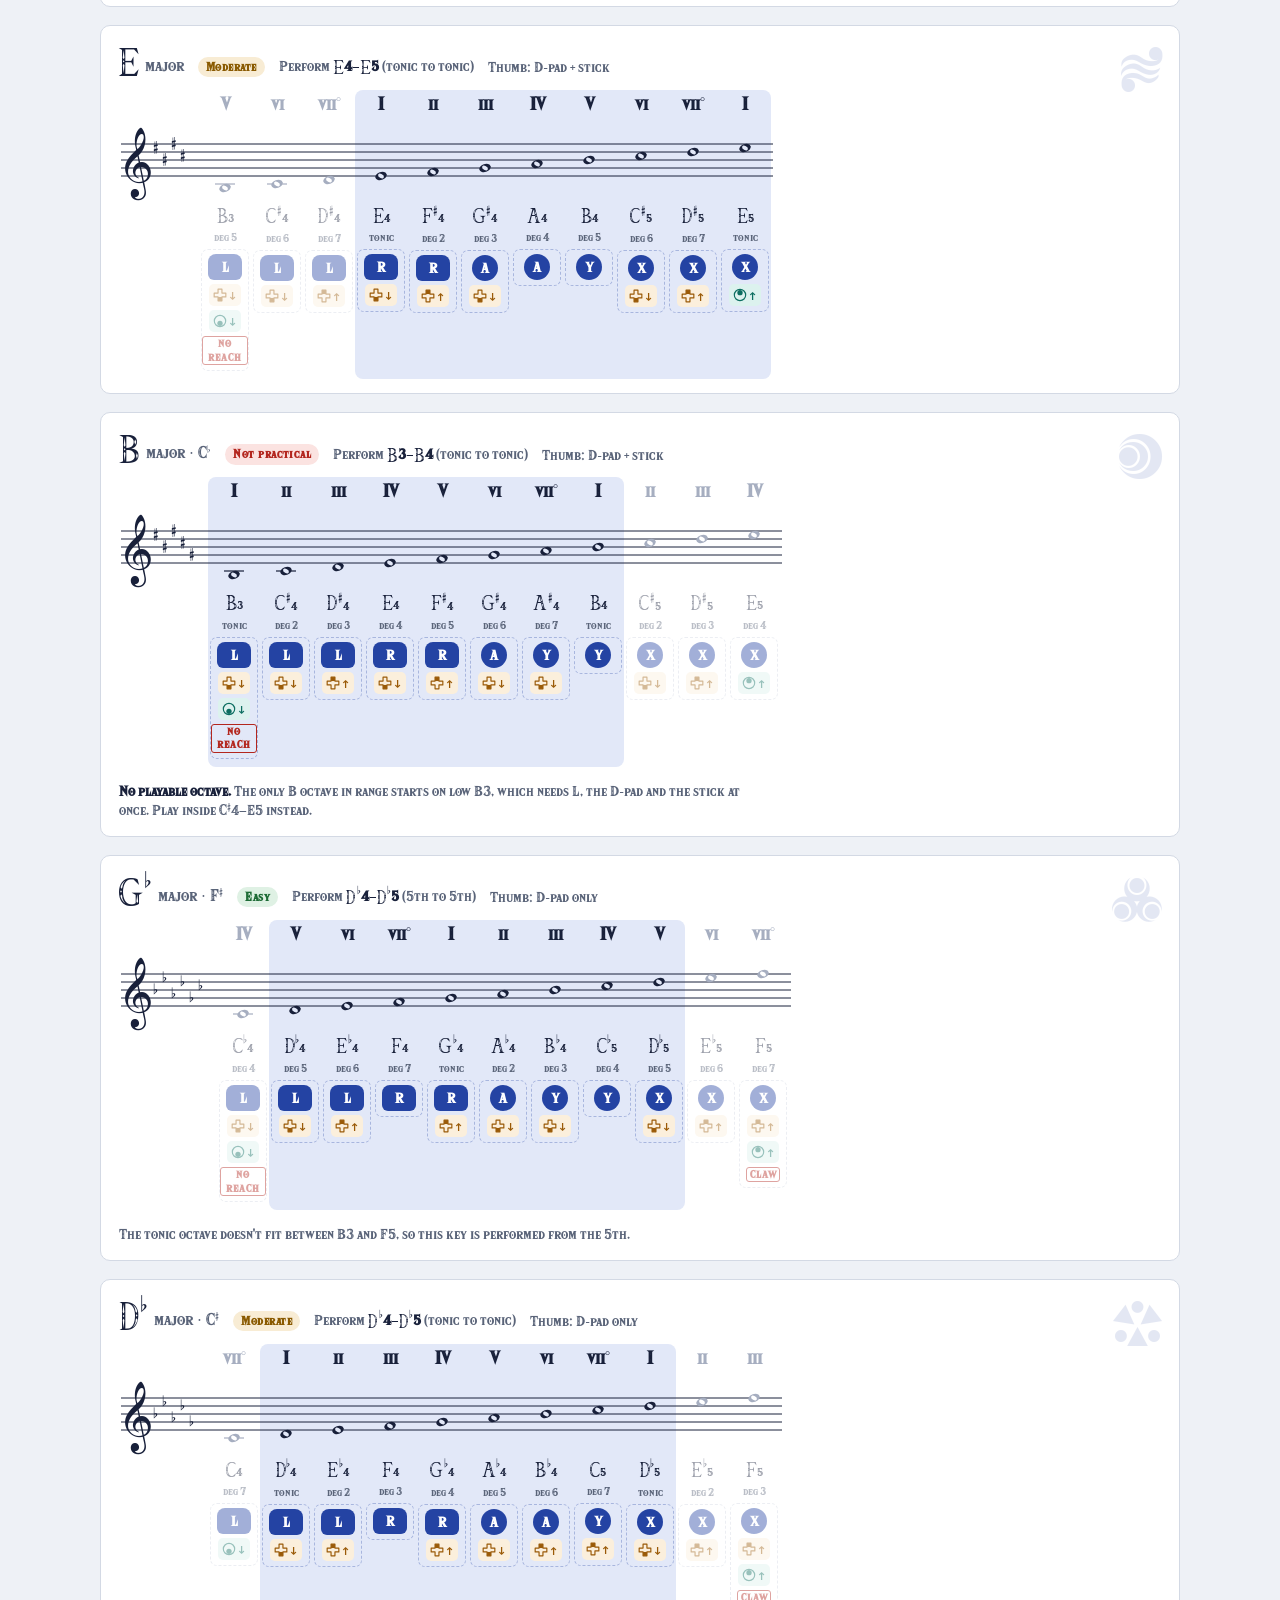
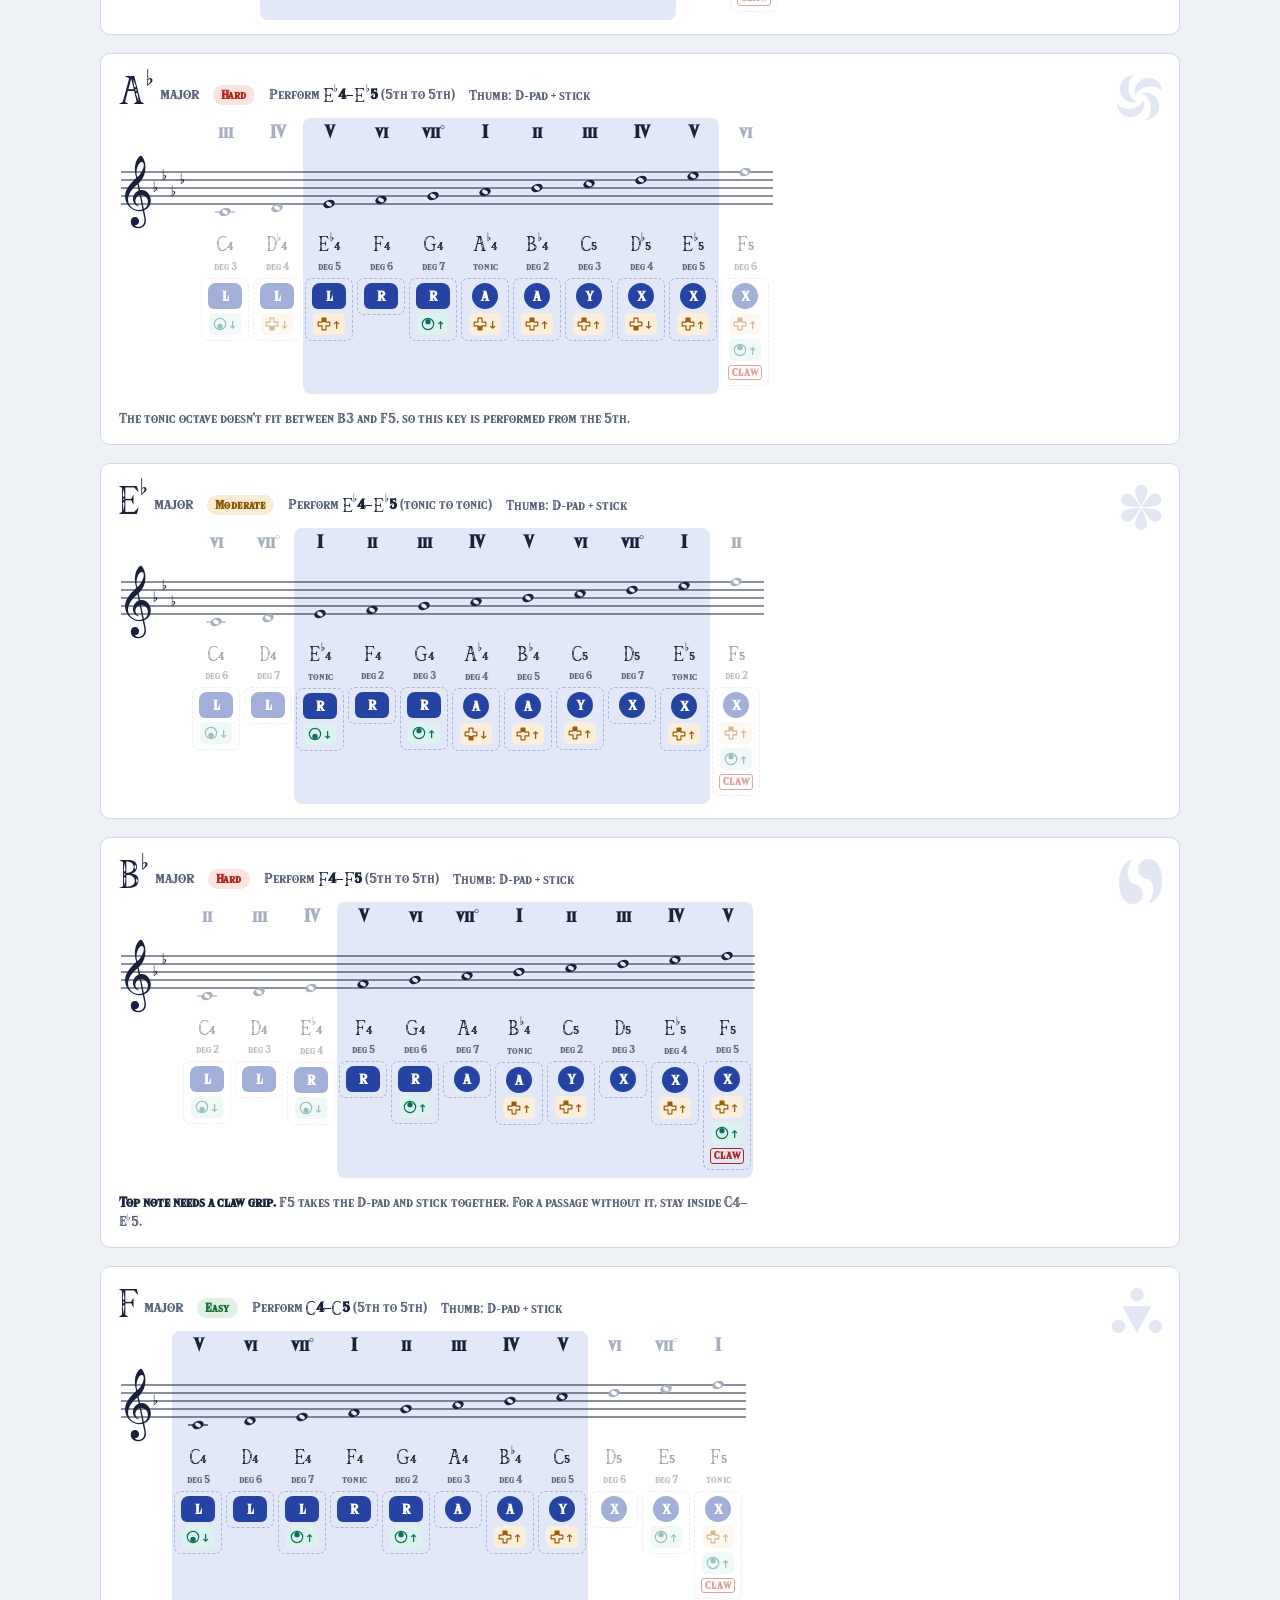
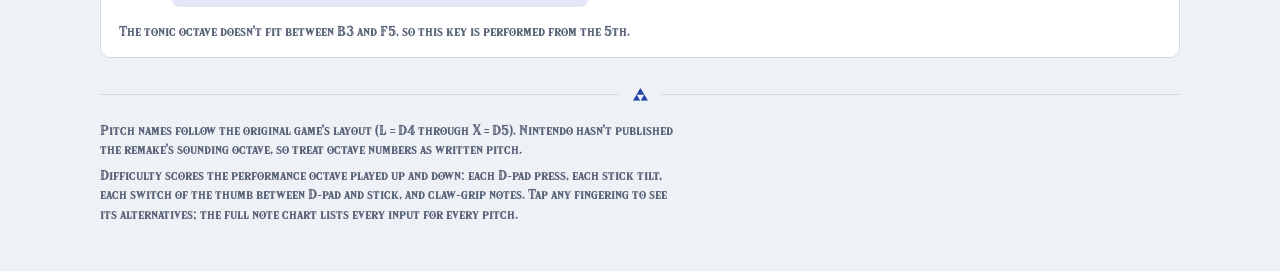
==== commit 2c82483c: "Enlarge superscript sharps and flats Co-Authored-By: Claude Opus 5.5 <noreply@anthropic.com>" ====
--- a/Ocarina Major Key Fingerings.html
+++ b/Ocarina Major Key Fingerings.html
@@ -191,10 +191,10 @@
 td a, .range .nn { font-size: 27px; line-height: 1.1; }
 .card-head .facts .nn { font-size: 16px; }
 /* Sharps and flats: superscript beside their letter (added by raiseAccidentals). */
-.acc { font-family: "Bodoni Moda", var(--f-music); font-weight: 400; font-style: normal; font-size: max(.62em, 10px); line-height: 0; vertical-align: .7em; margin-left: .04em; }
+.acc { font-family: "Bodoni Moda", var(--f-music); font-weight: 400; font-style: normal; font-size: max(.8em, 12px); line-height: 0; vertical-align: .55em; margin-left: .04em; }
 /* Ranges set their letters larger than the text around them, so size the accidental to the letter. */
-.range .acc { font-size: 16px; }
-.card-head .facts .acc { font-size: 10px; }
+.range .acc { font-size: 21px; }
+.card-head .facts .acc { font-size: 13px; }
 
 .glyph { font-family: "Hylian Symbols"; font-weight: 400; font-style: normal; line-height: 1; letter-spacing: 0; text-transform: none; user-select: none; }
 .eyebrow .glyph { font-size: 13px; margin-right: 8px; vertical-align: -1px; }
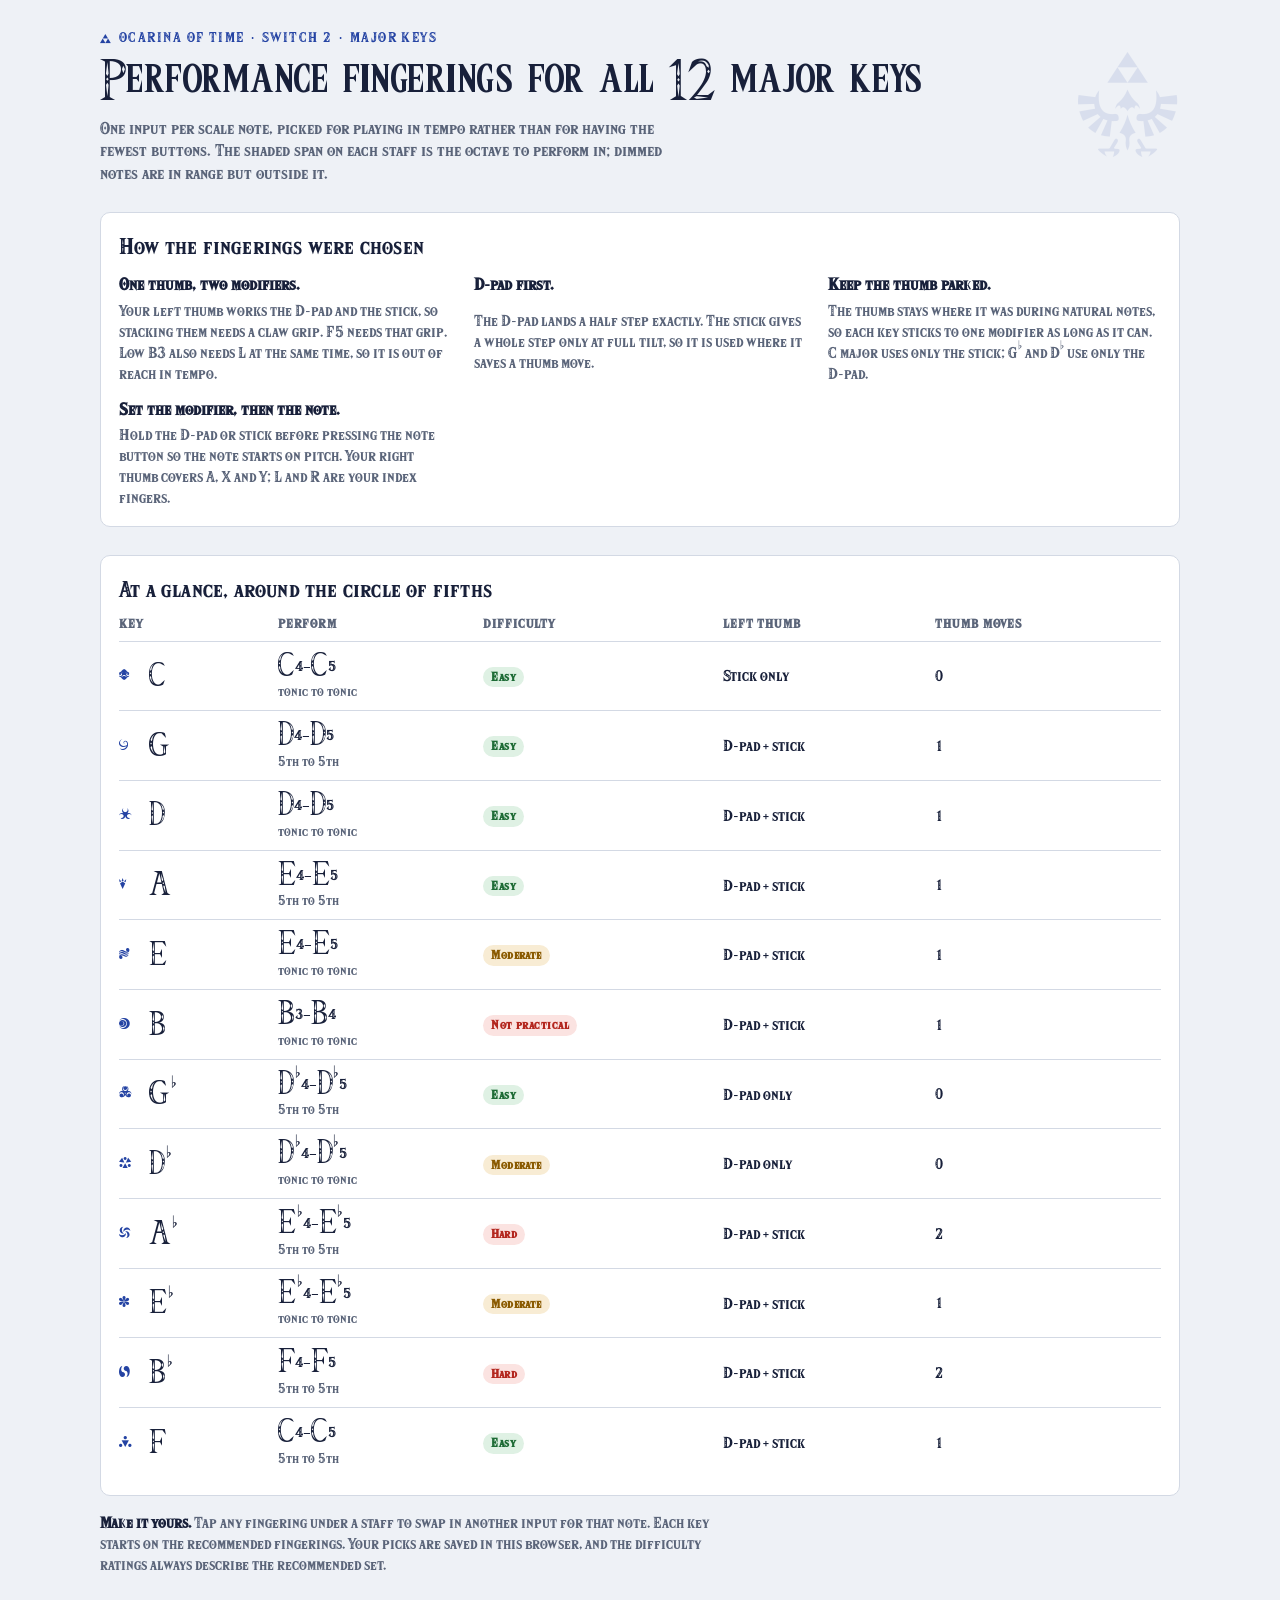
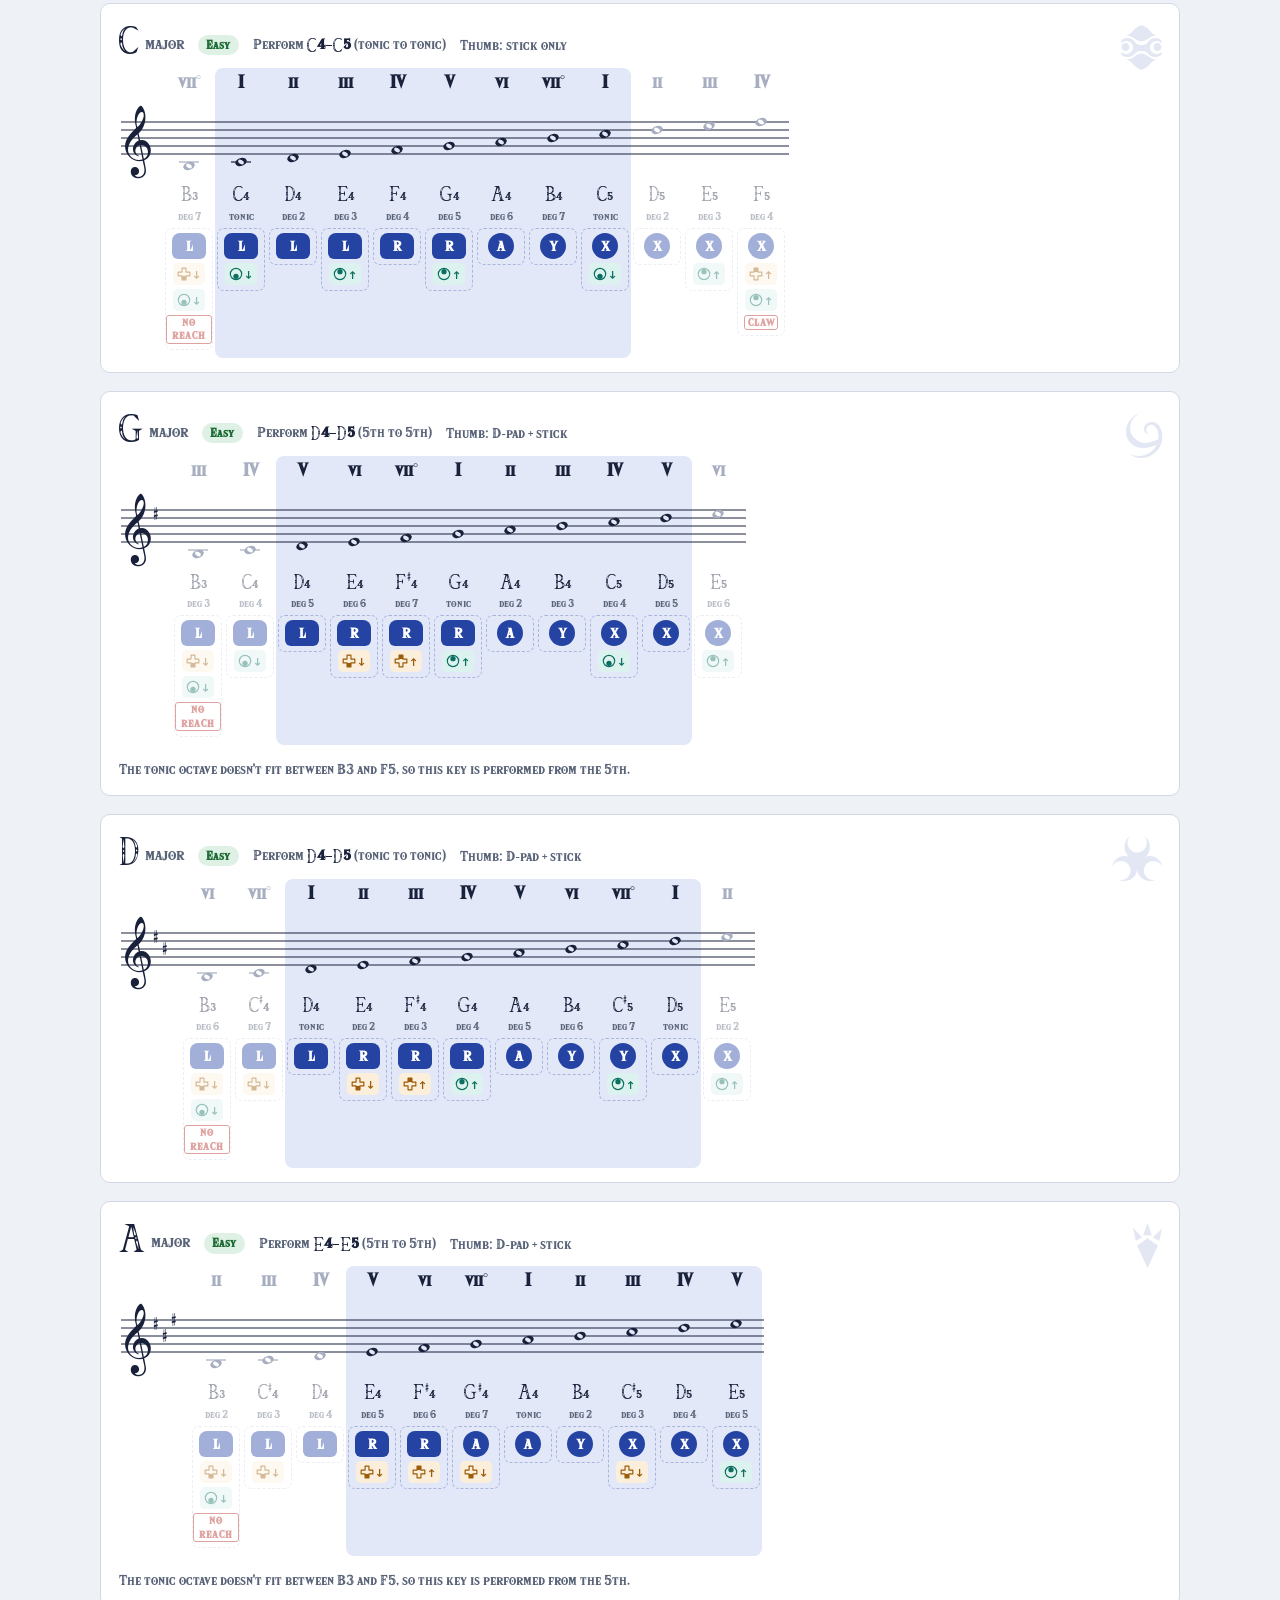
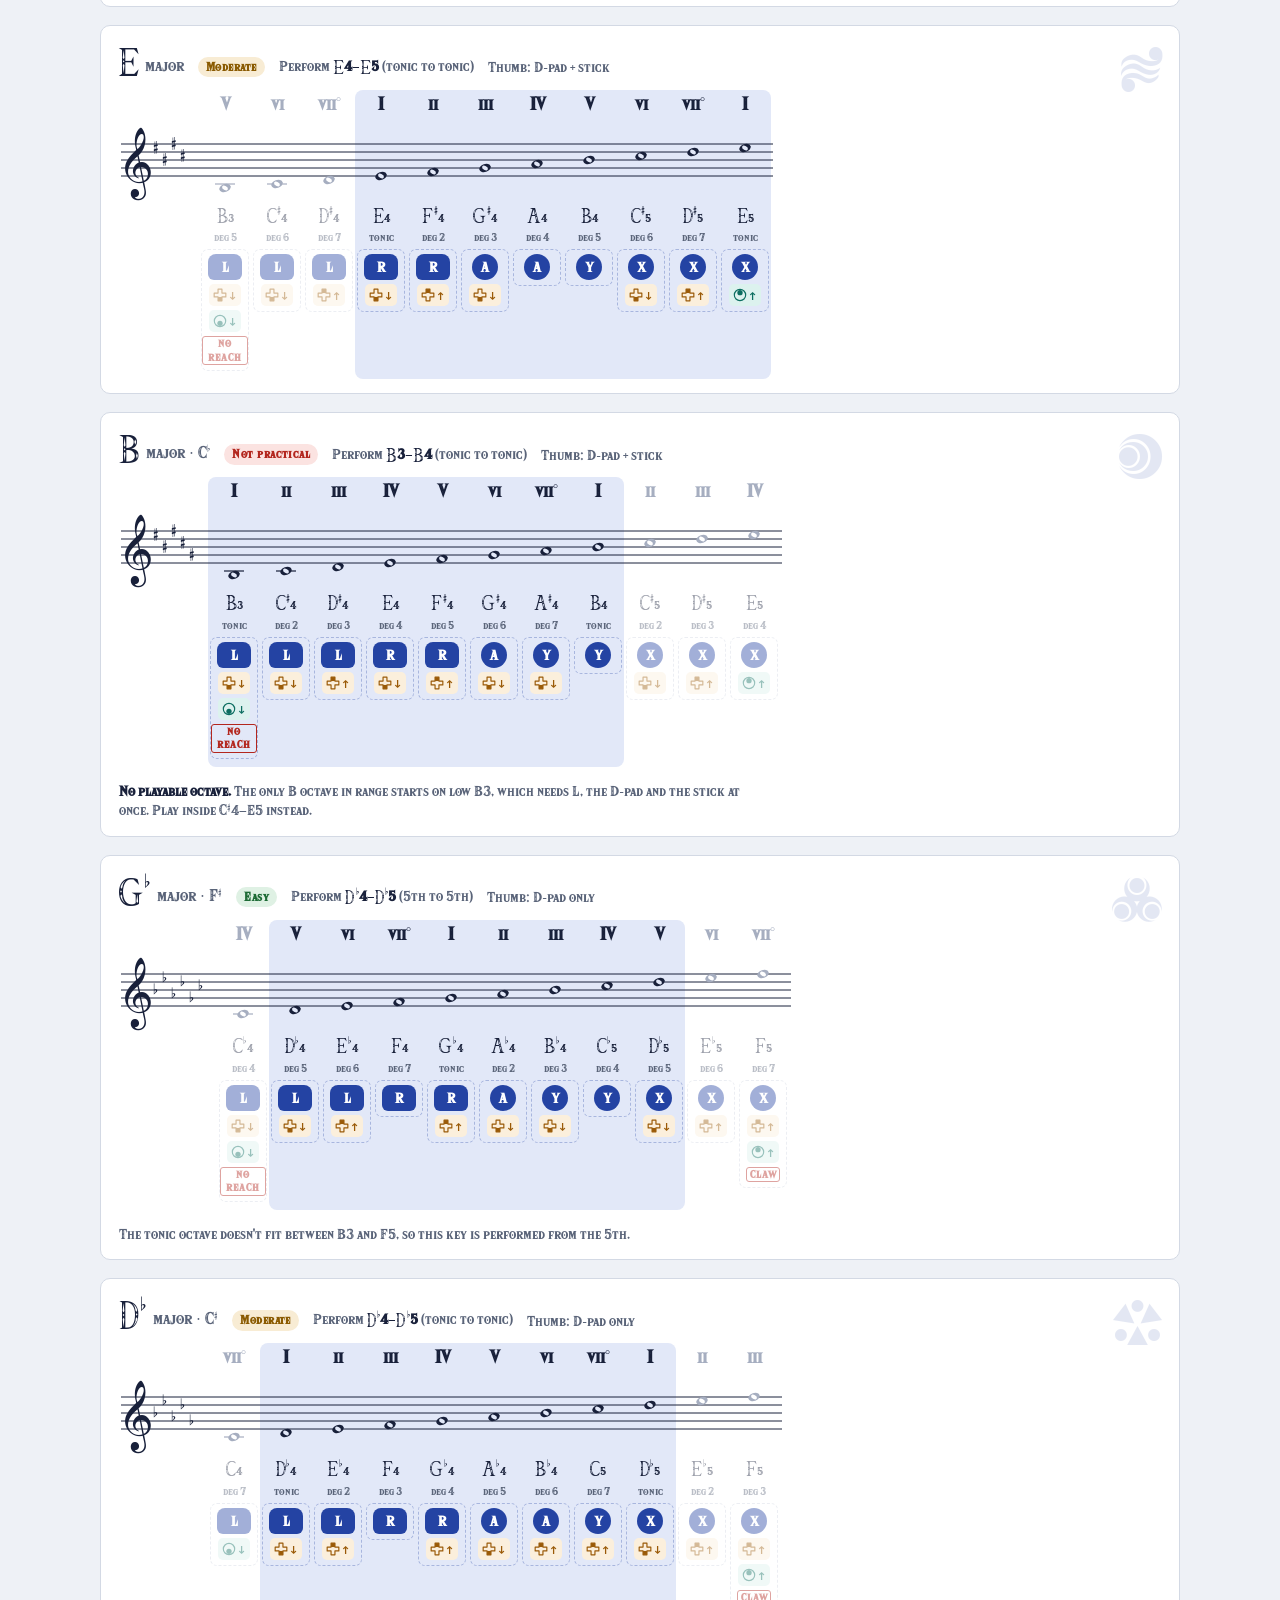
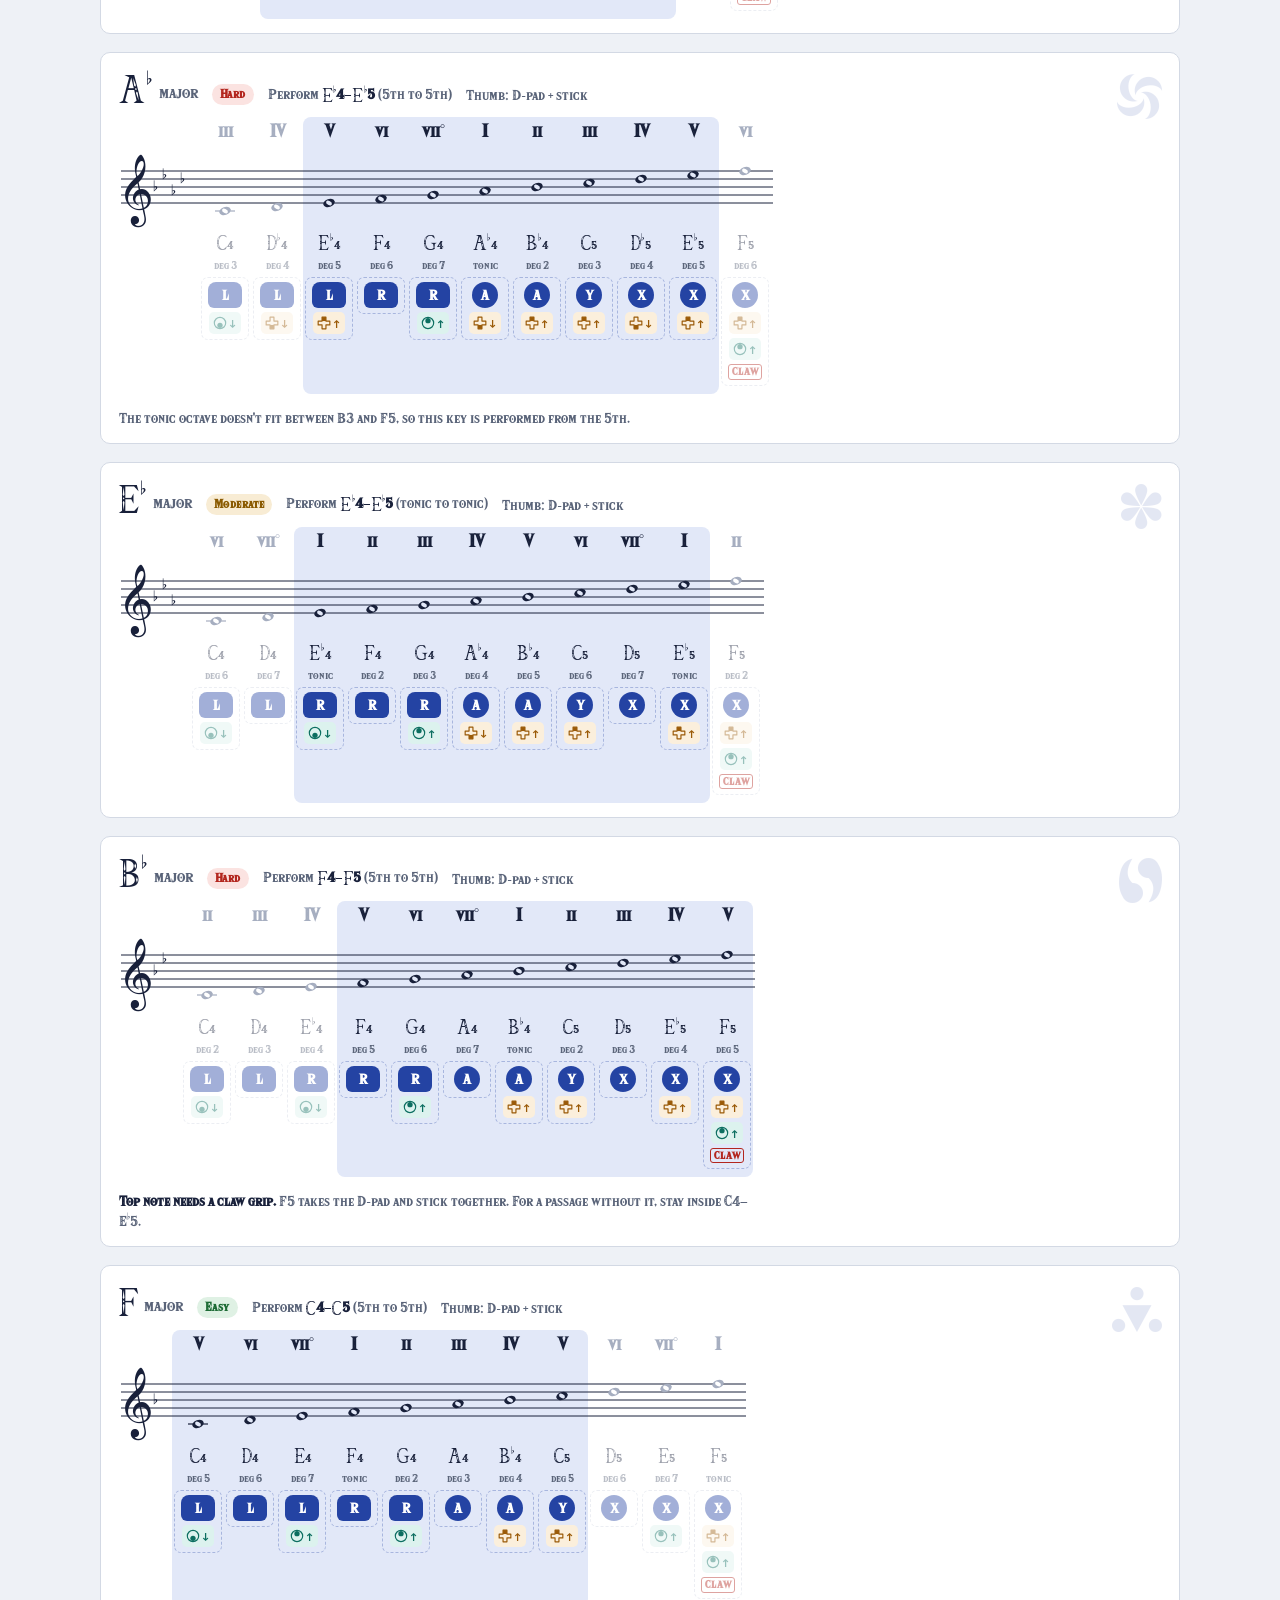
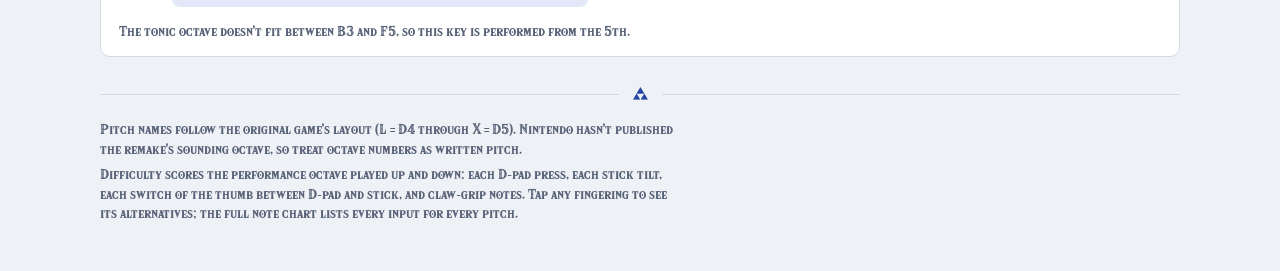
==== commit a7a0f514: "Size superscript sharps and flats at 69% of their letter Co-Authored-By: Claude Opus 5.5 <noreply@an" ====
--- a/Ocarina Major Key Fingerings.html
+++ b/Ocarina Major Key Fingerings.html
@@ -191,10 +191,10 @@
 td a, .range .nn { font-size: 27px; line-height: 1.1; }
 .card-head .facts .nn { font-size: 16px; }
 /* Sharps and flats: superscript beside their letter (added by raiseAccidentals). */
-.acc { font-family: "Bodoni Moda", var(--f-music); font-weight: 400; font-style: normal; font-size: max(.8em, 12px); line-height: 0; vertical-align: .55em; margin-left: .04em; }
+.acc { font-family: "Bodoni Moda", var(--f-music); font-weight: 400; font-style: normal; font-size: max(.69em, 11px); line-height: 0; vertical-align: .63em; margin-left: .04em; }
 /* Ranges set their letters larger than the text around them, so size the accidental to the letter. */
-.range .acc { font-size: 21px; }
-.card-head .facts .acc { font-size: 13px; }
+.range .acc { font-size: 19px; }
+.card-head .facts .acc { font-size: 11px; }
 
 .glyph { font-family: "Hylian Symbols"; font-weight: 400; font-style: normal; line-height: 1; letter-spacing: 0; text-transform: none; user-select: none; }
 .eyebrow .glyph { font-size: 13px; margin-right: 8px; vertical-align: -1px; }
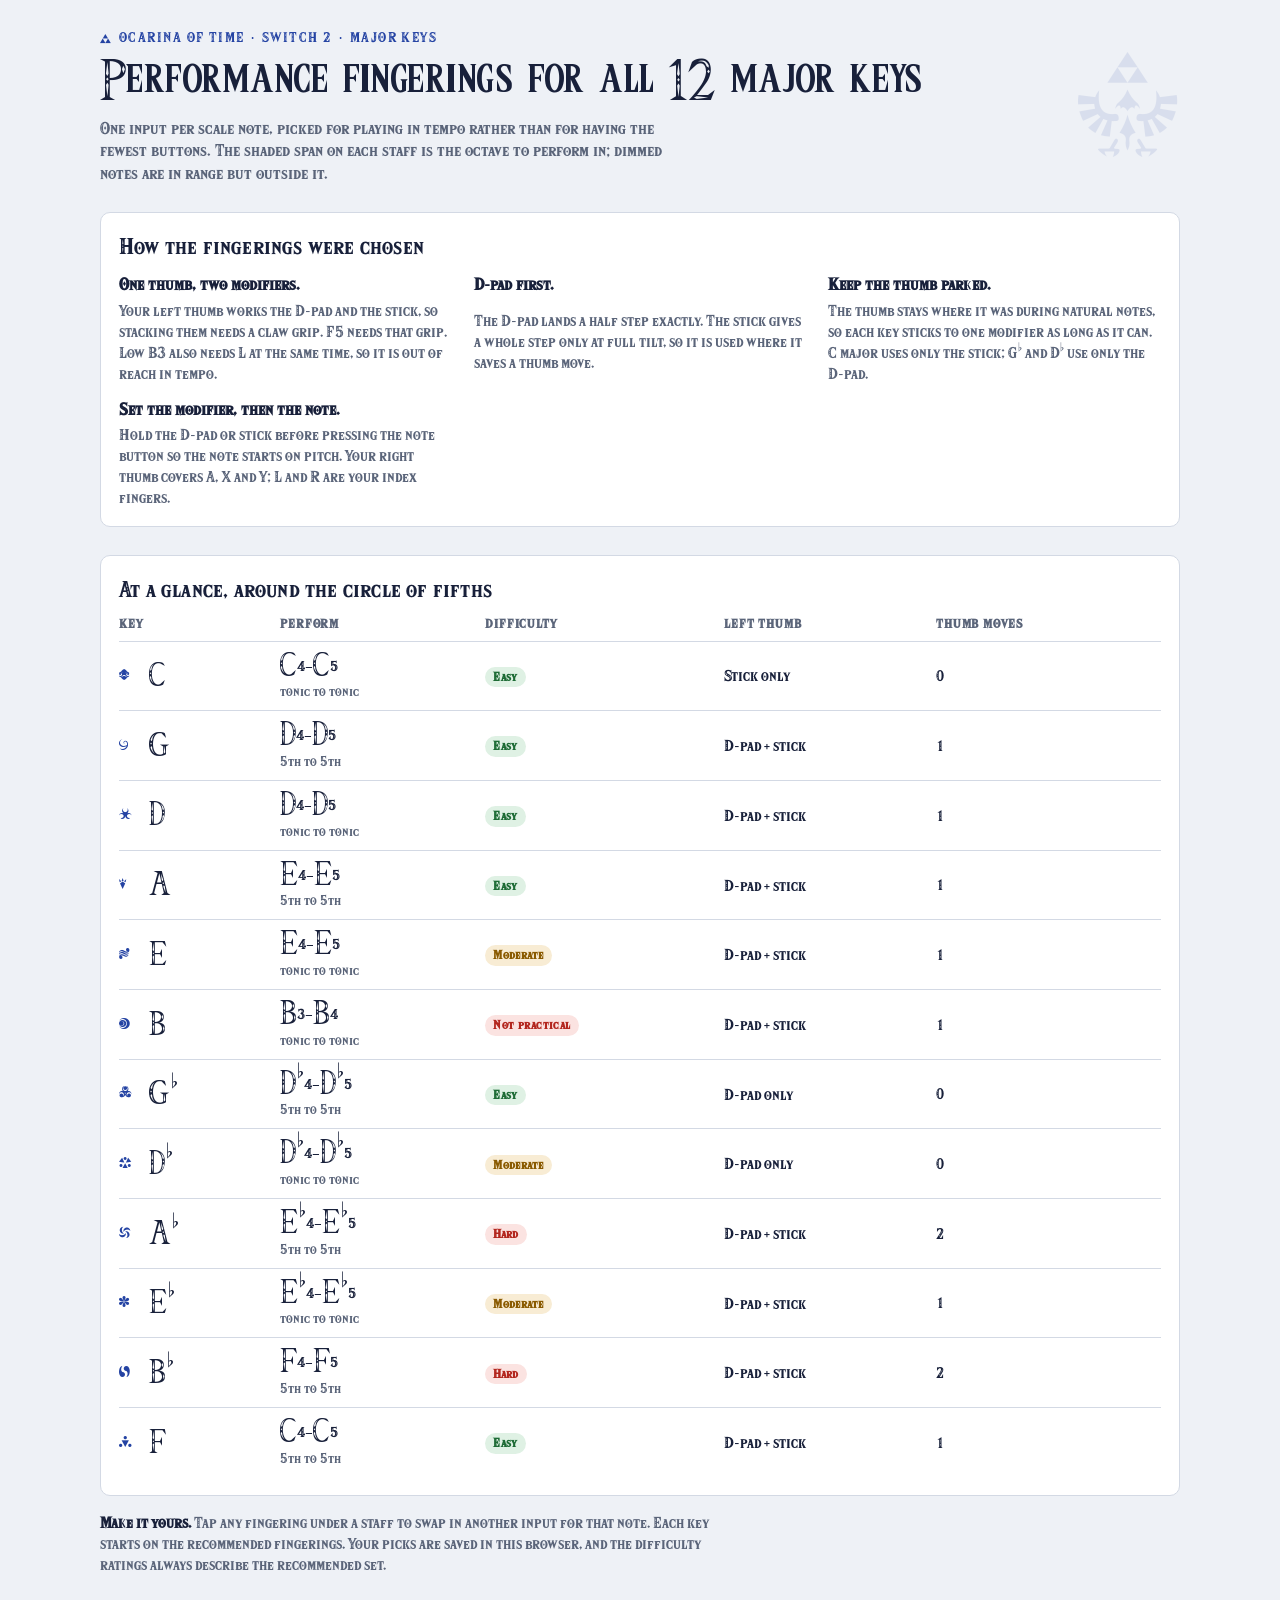
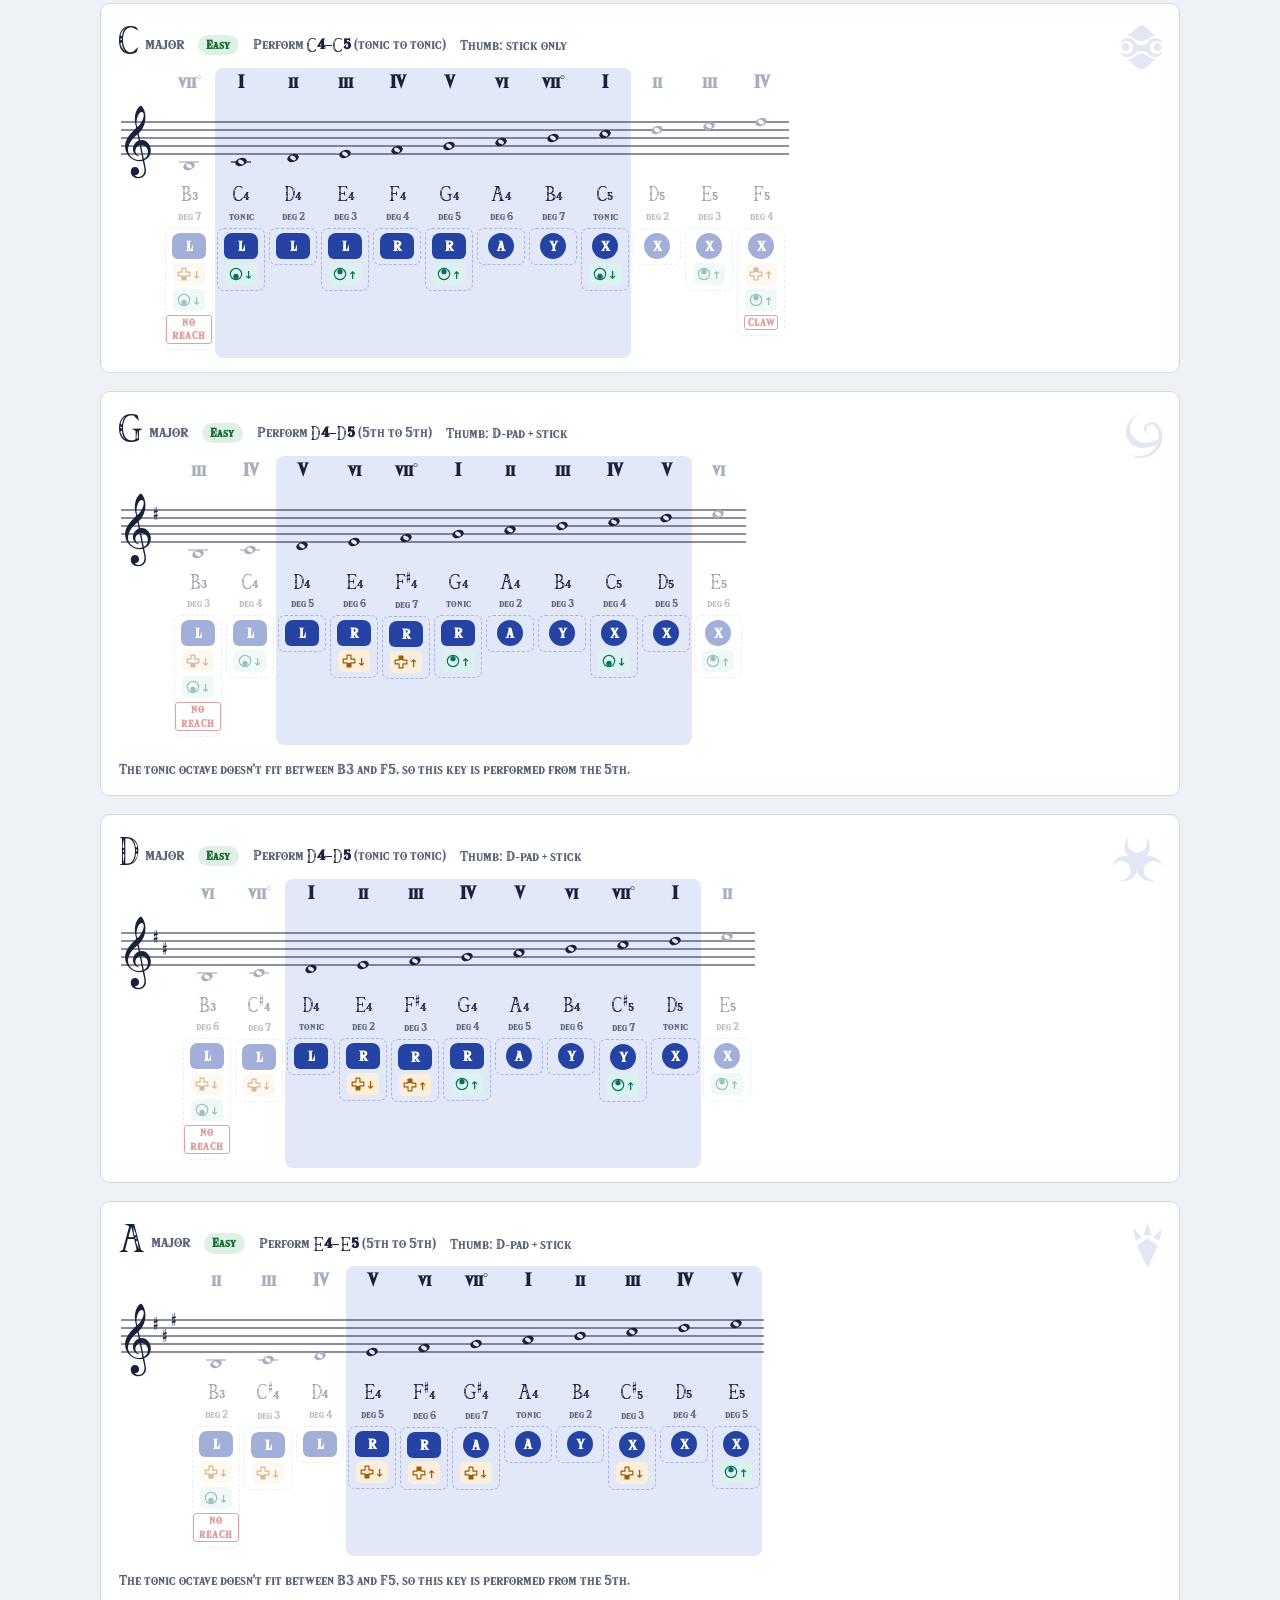
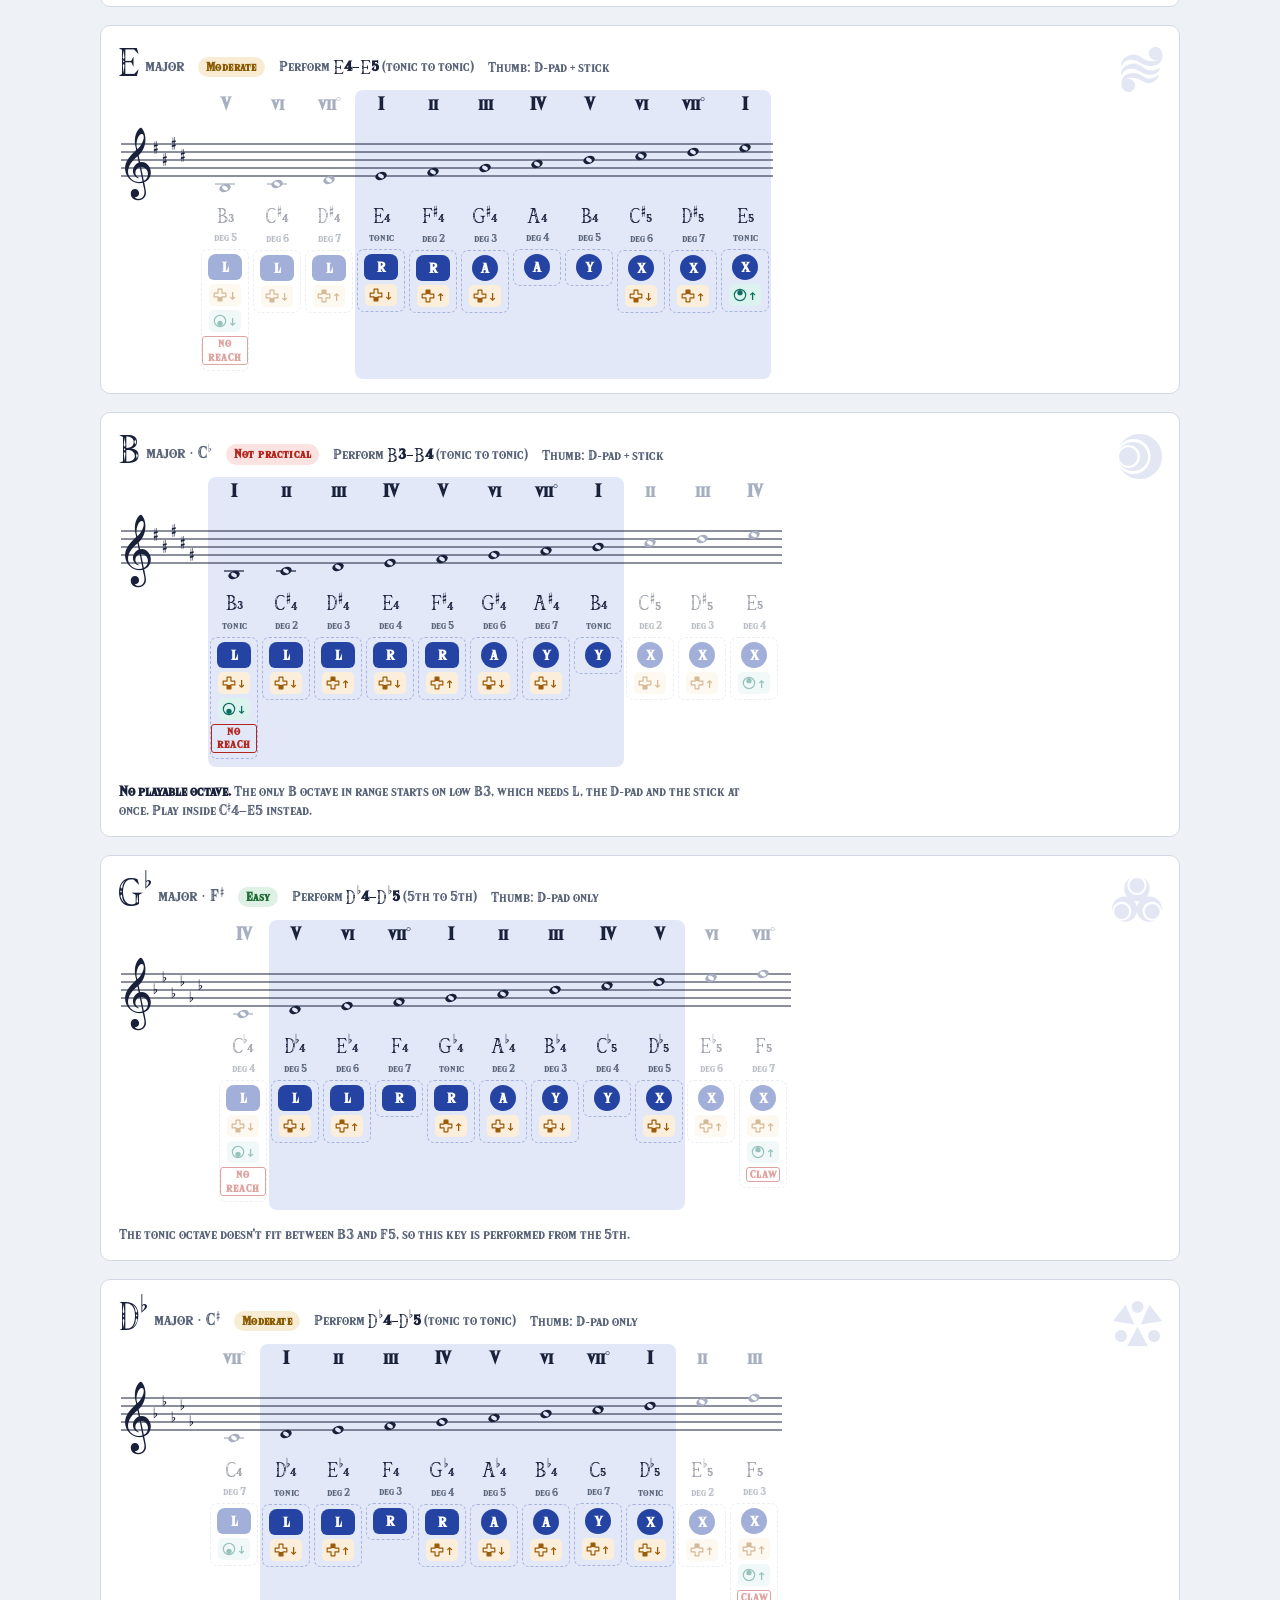
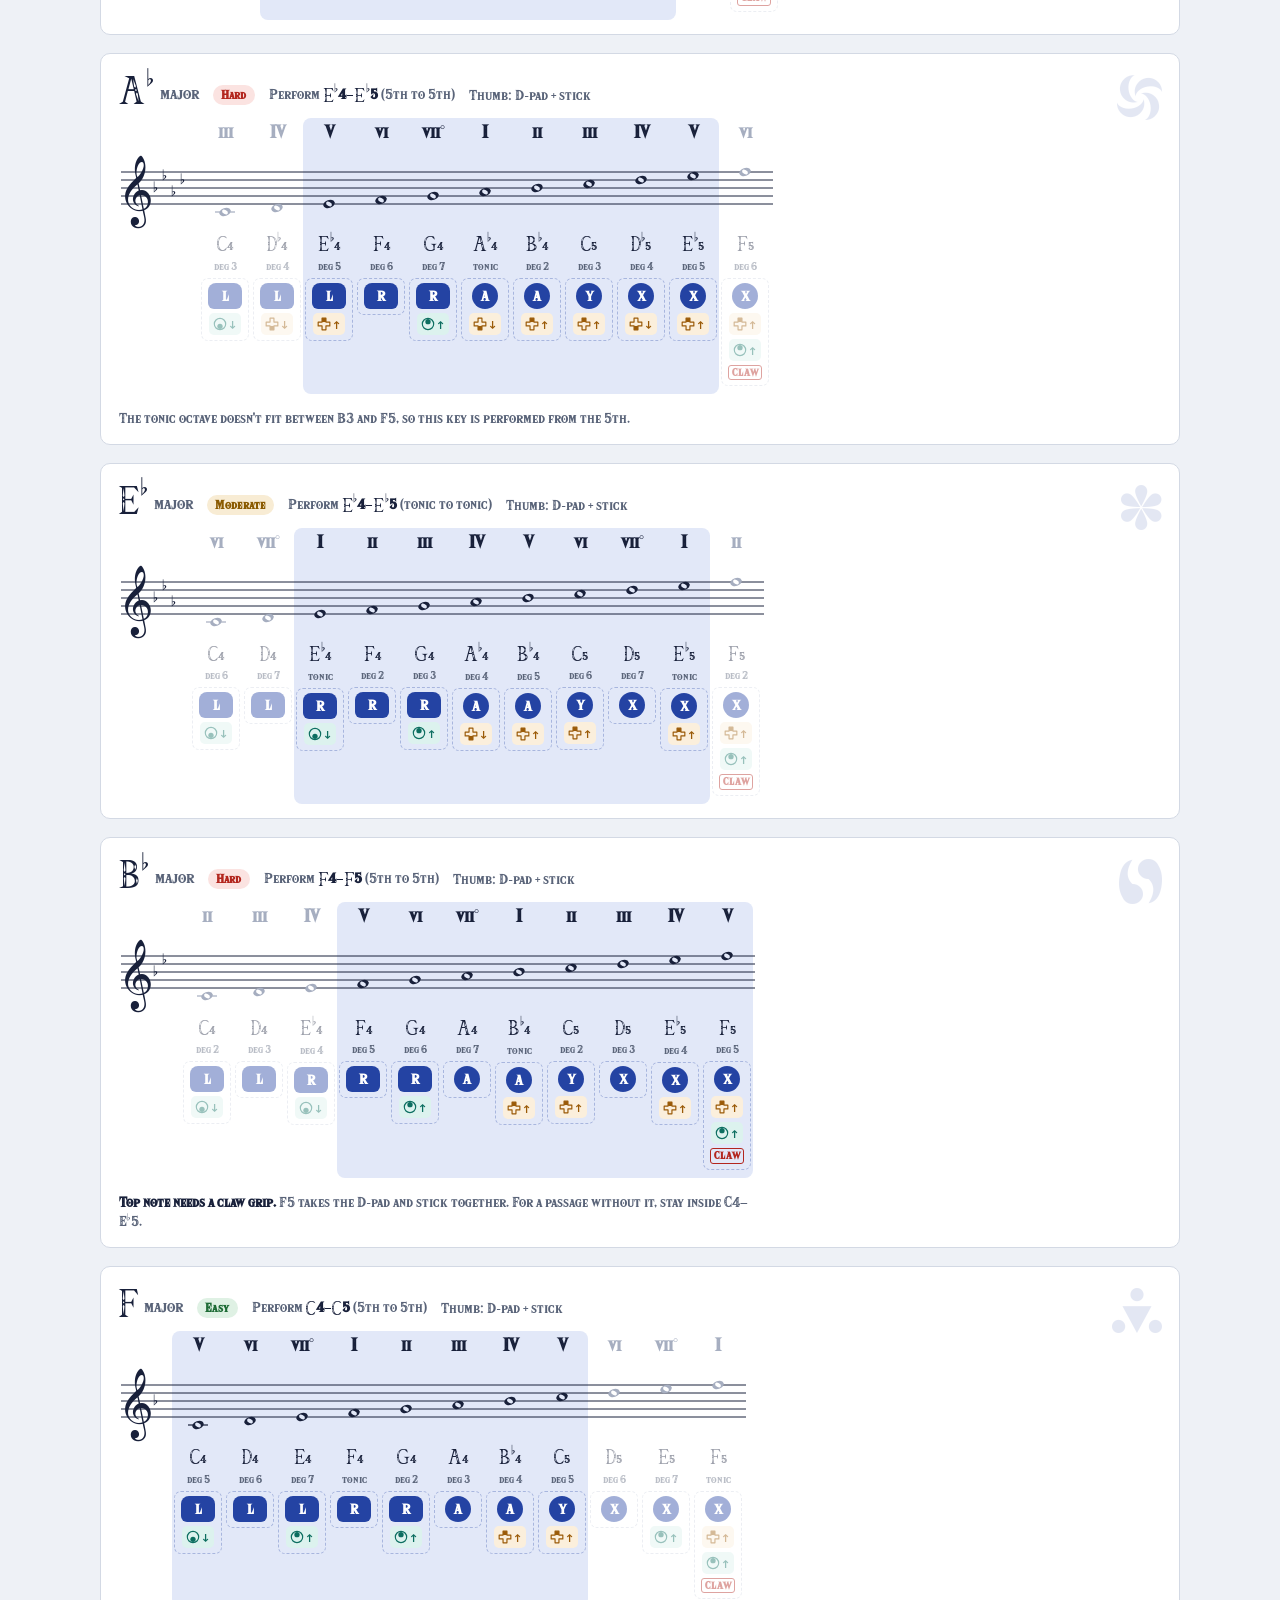
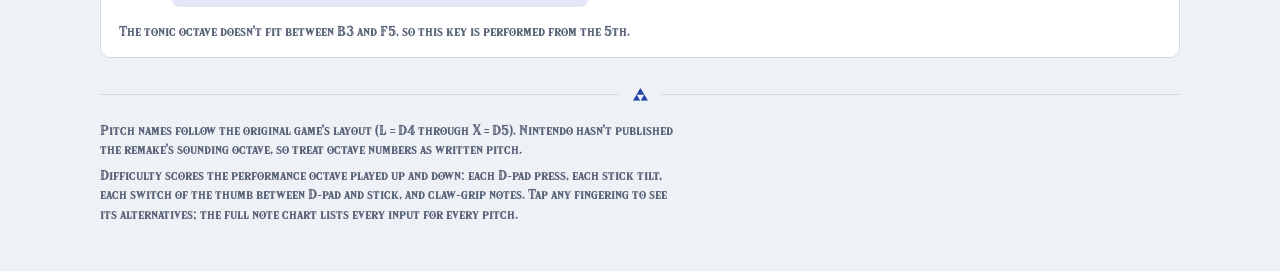
==== commit fcc59eaf: "Size superscript sharps and flats at 88% of their letter Co-Authored-By: Claude Opus 5.5 <noreply@an" ====
--- a/Ocarina Major Key Fingerings.html
+++ b/Ocarina Major Key Fingerings.html
@@ -191,10 +191,10 @@
 td a, .range .nn { font-size: 27px; line-height: 1.1; }
 .card-head .facts .nn { font-size: 16px; }
 /* Sharps and flats: superscript beside their letter (added by raiseAccidentals). */
-.acc { font-family: "Bodoni Moda", var(--f-music); font-weight: 400; font-style: normal; font-size: max(.69em, 11px); line-height: 0; vertical-align: .63em; margin-left: .04em; }
+.acc { font-family: "Bodoni Moda", var(--f-music); font-weight: 400; font-style: normal; font-size: max(.88em, 12px); line-height: 0; vertical-align: .5em; margin-left: .04em; }
 /* Ranges set their letters larger than the text around them, so size the accidental to the letter. */
-.range .acc { font-size: 19px; }
-.card-head .facts .acc { font-size: 11px; }
+.range .acc { font-size: 24px; }
+.card-head .facts .acc { font-size: 14px; }
 
 .glyph { font-family: "Hylian Symbols"; font-weight: 400; font-style: normal; line-height: 1; letter-spacing: 0; text-transform: none; user-select: none; }
 .eyebrow .glyph { font-size: 13px; margin-right: 8px; vertical-align: -1px; }
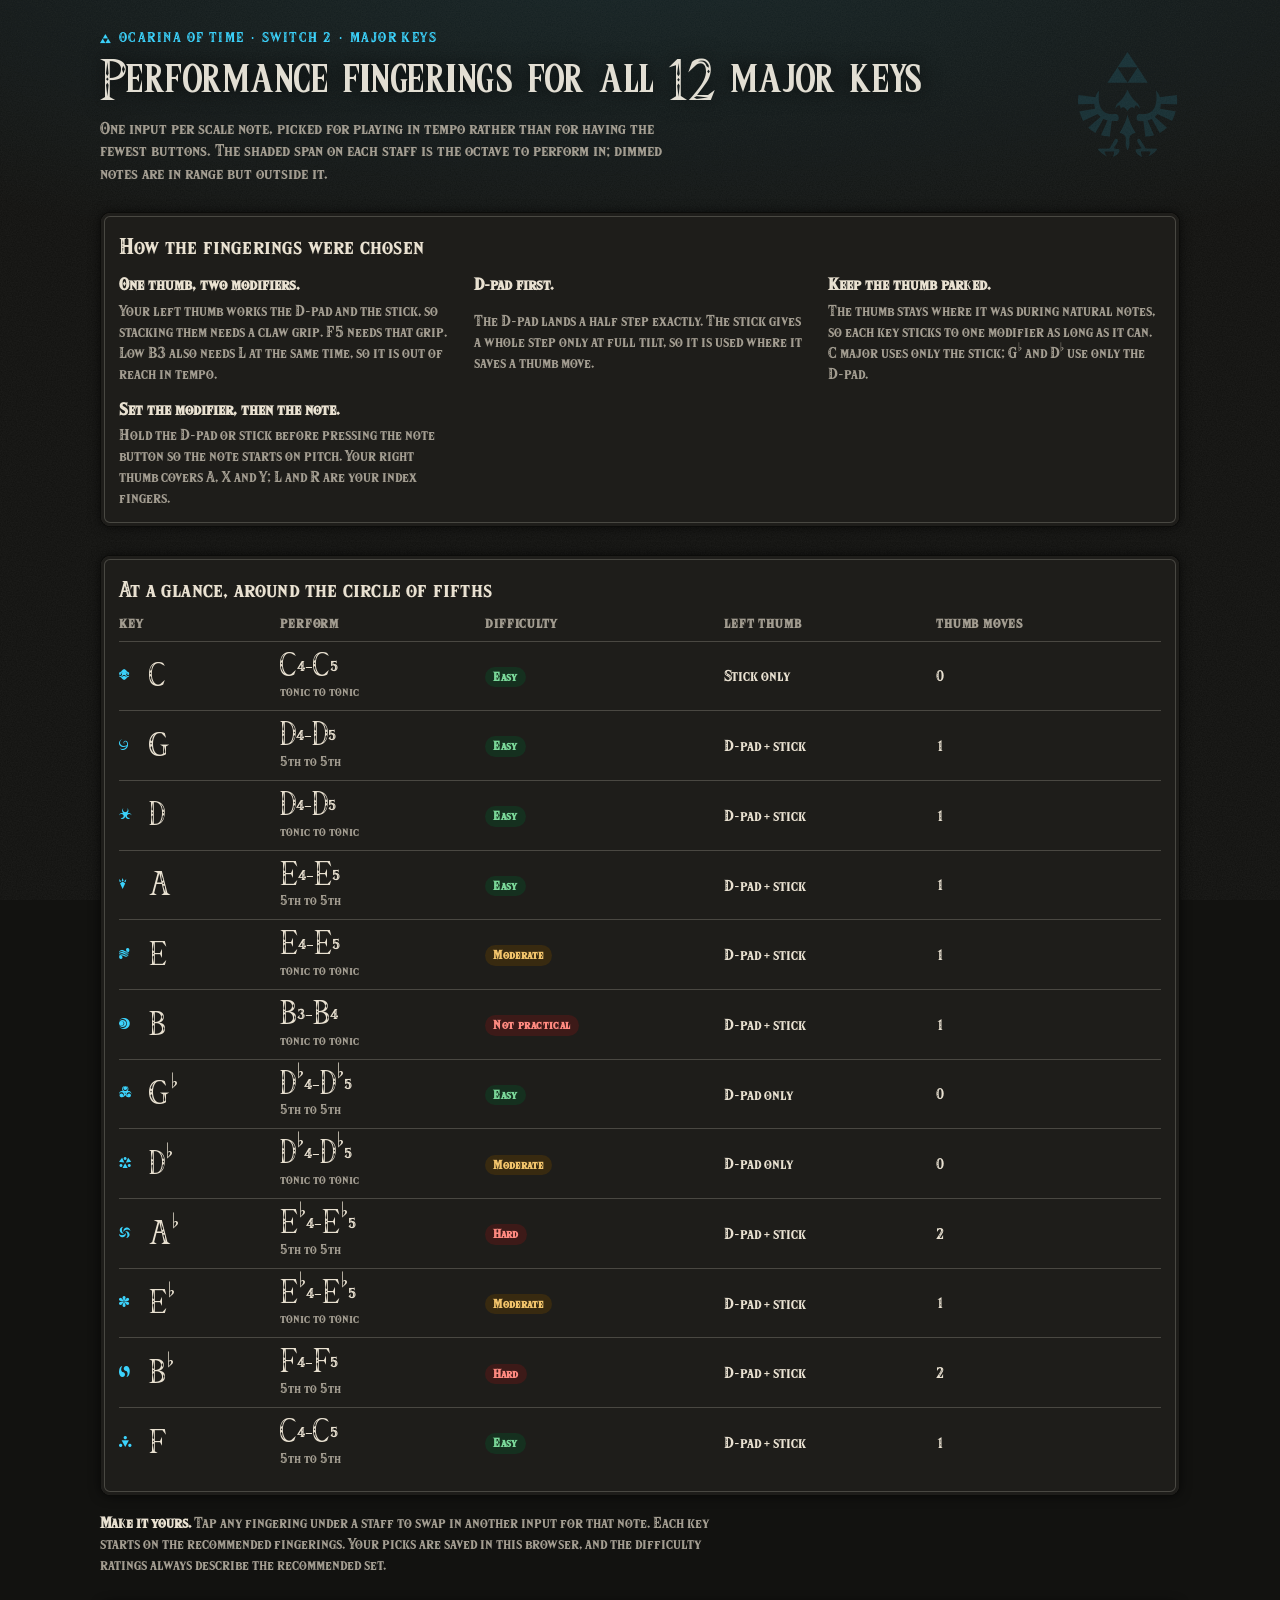
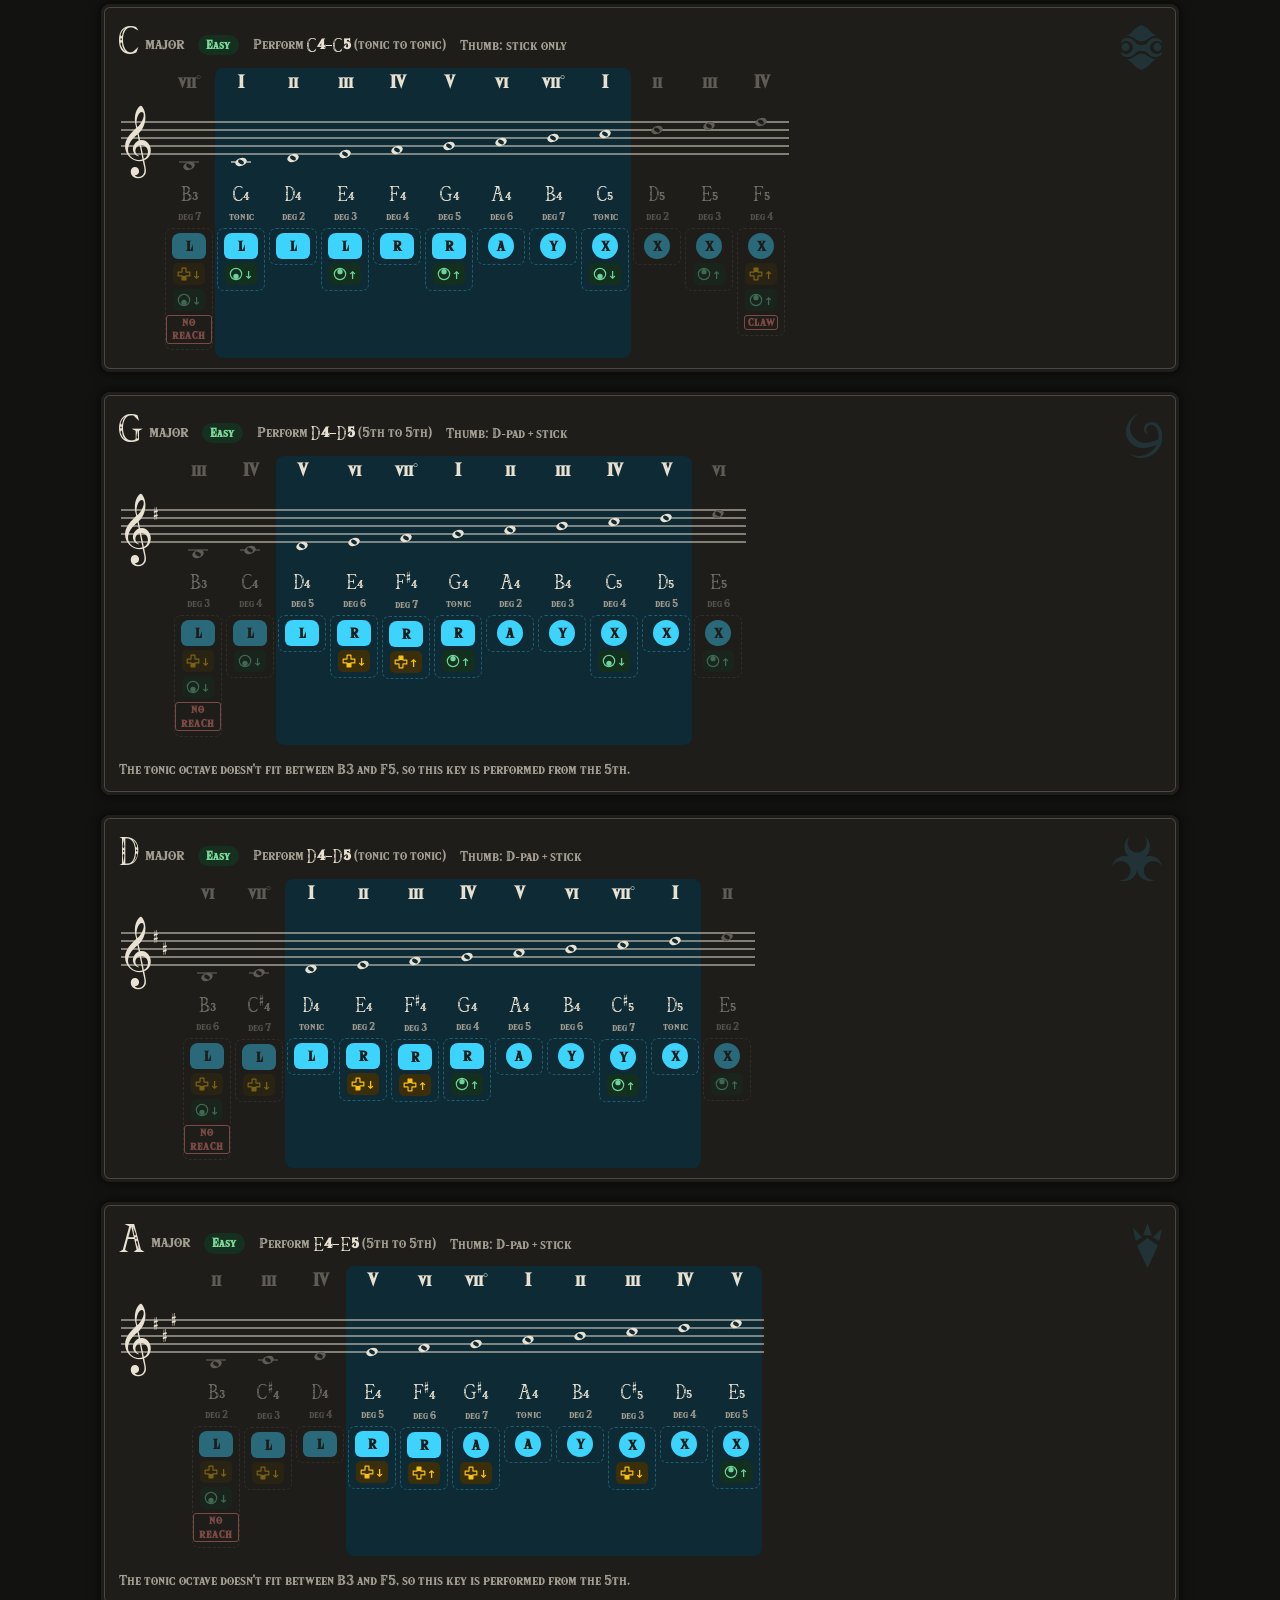
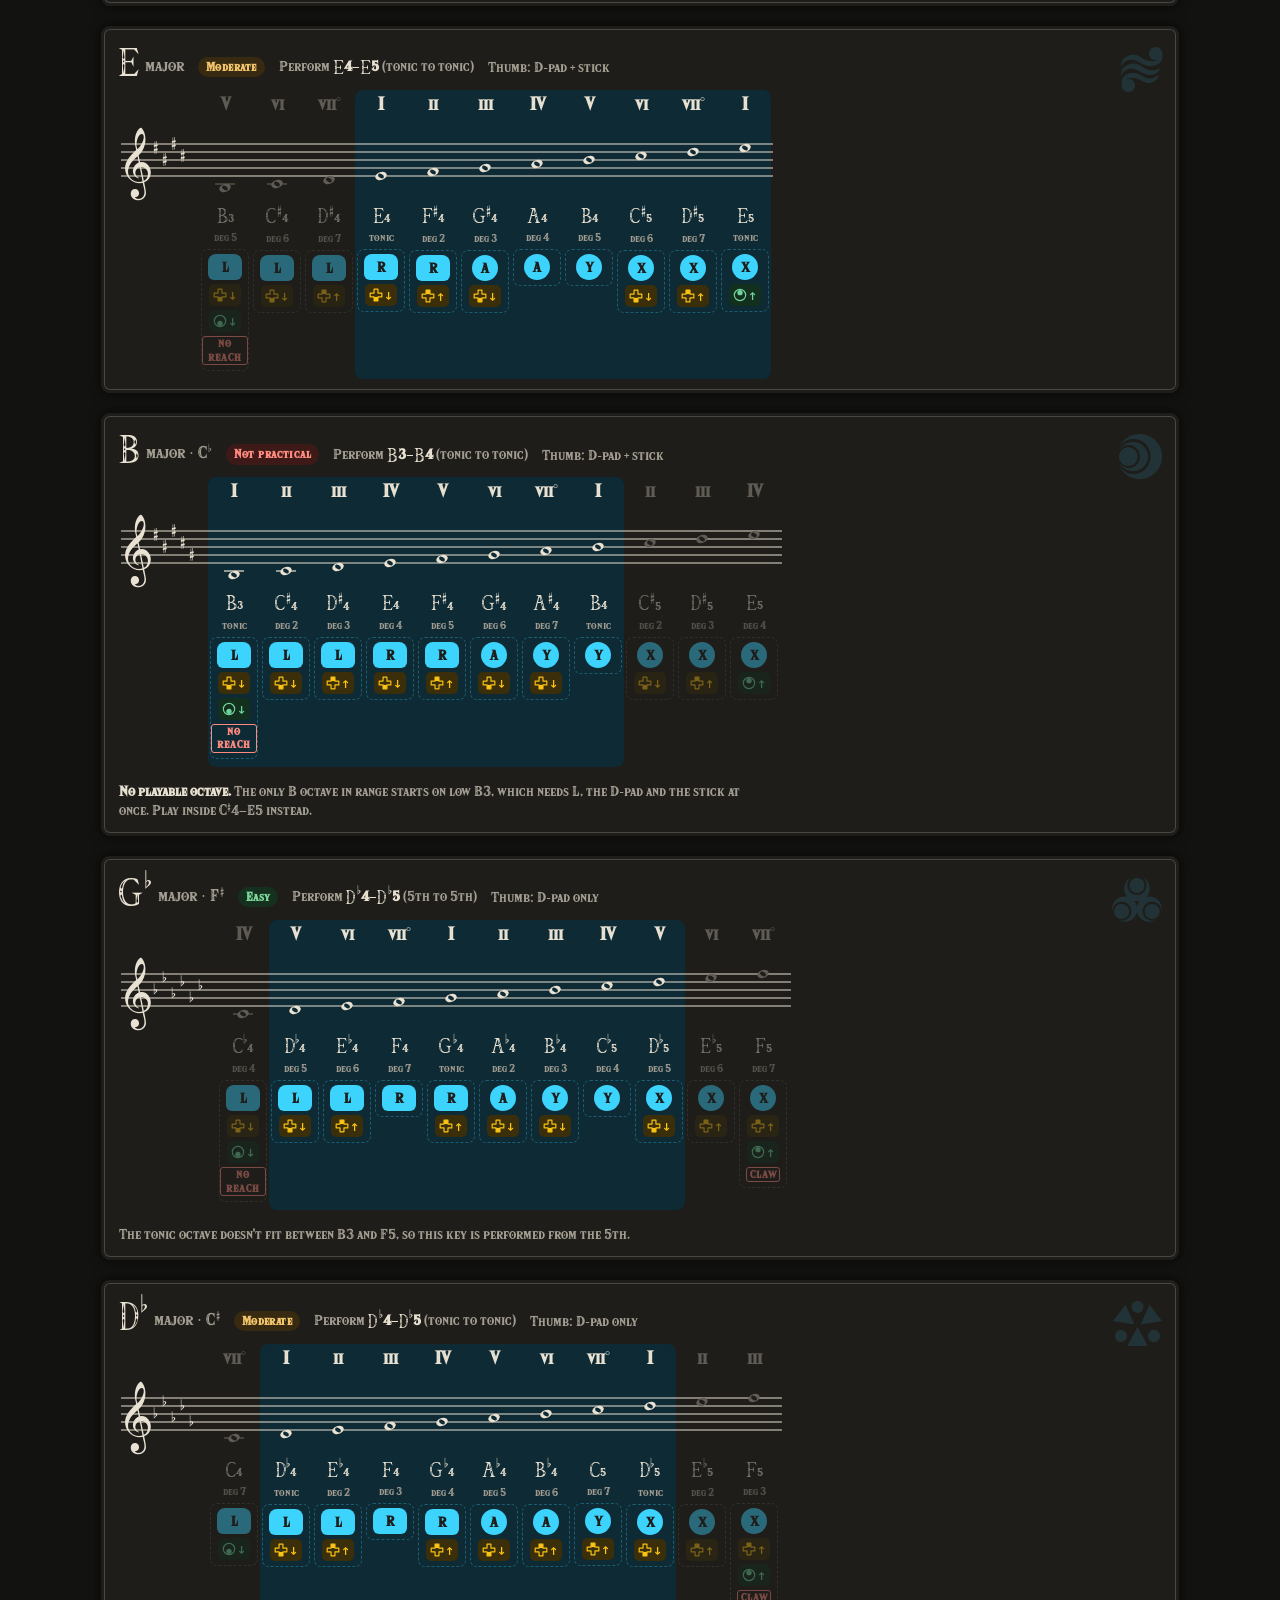
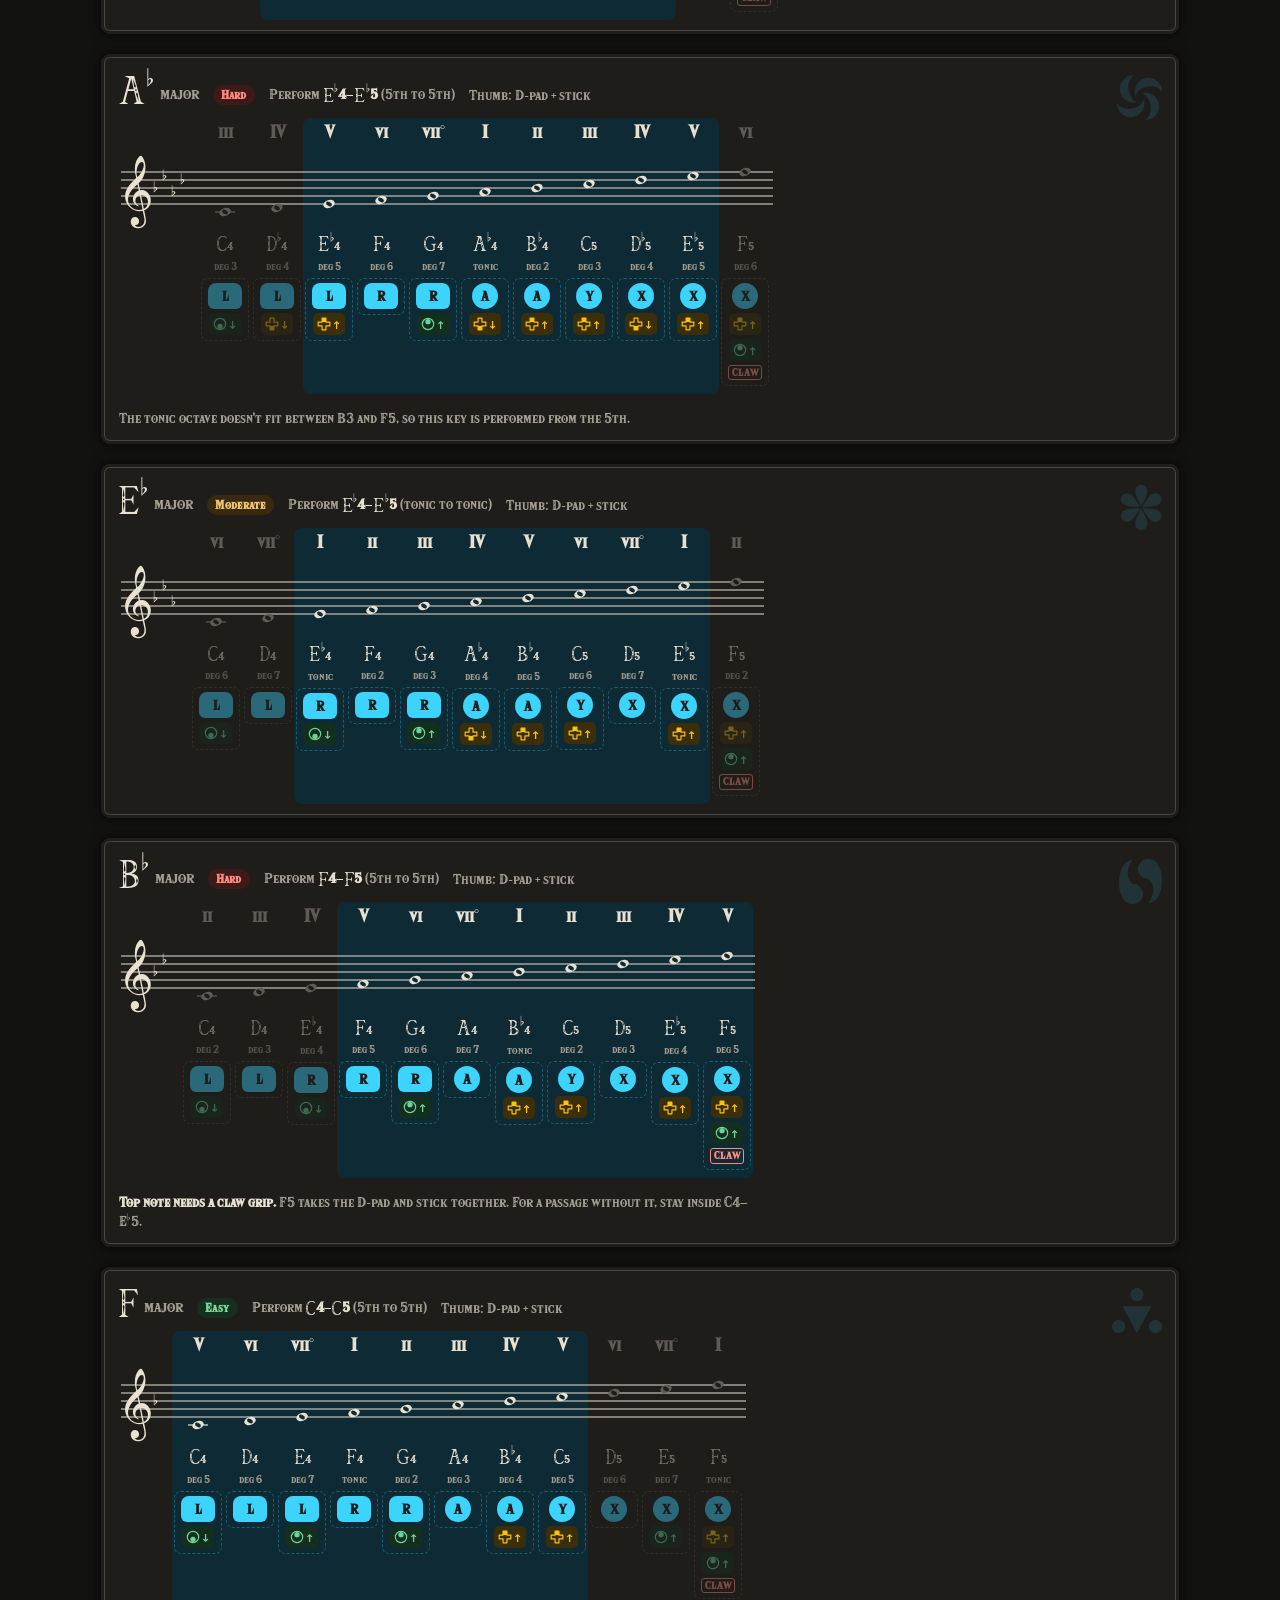
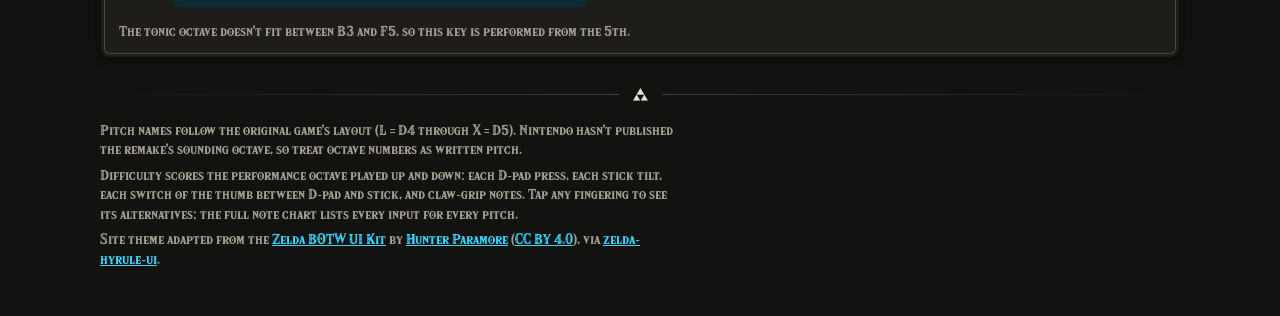
==== commit f0292d83: "Theme the site in the Hyrule UI style, with credit in each footer theme.css restyles every page thro" ====
--- a/Ocarina Major Key Fingerings.html
+++ b/Ocarina Major Key Fingerings.html
@@ -1,4 +1,4 @@
-<!doctype html><html><head><meta charset=utf8><meta name=viewport content="width=device-width,initial-scale=1,viewport-fit=cover"><style>:root{color-scheme:light;box-sizing:border-box;padding-top:env(safe-area-inset-top,0px);padding-bottom:env(safe-area-inset-bottom,0px)}html{scroll-padding-top:env(safe-area-inset-top,0px)}body{margin:0;padding:0;font:14px -apple-system,BlinkMacSystemFont,sans-serif;background:#fff;color:#000}img{max-width:100%}[hidden]:not([hidden=until-found i]){display:none!important}</style></head><body>
+<!doctype html><html data-palette="hyrule"><head><meta charset=utf8><meta name=viewport content="width=device-width,initial-scale=1,viewport-fit=cover"><style>:root{color-scheme:light;box-sizing:border-box;padding-top:env(safe-area-inset-top,0px);padding-bottom:env(safe-area-inset-bottom,0px)}html{scroll-padding-top:env(safe-area-inset-top,0px)}body{margin:0;padding:0;font:14px -apple-system,BlinkMacSystemFont,sans-serif;background:#fff;color:#000}img{max-width:100%}[hidden]:not([hidden=until-found i]){display:none!important}</style></head><body>
 <title>Ocarina Major Key Fingerings</title>
 <meta name="claude:viewport-fit-sides" content="cover">
 <link rel="preconnect" href="https://fonts.googleapis.com">
@@ -246,6 +246,7 @@
   .pick, .col.edited .pick { border: 0; padding: 4px 0 5px; background: none; }
 }
 </style>
+<link rel="stylesheet" href="theme.css">
 
 <div class="wrap">
   <header>
@@ -284,6 +285,7 @@
     <div class="ornament" aria-hidden="true"><span class="glyph">b</span></div>
     <p>Pitch names follow the original game's layout (L = D4 through X = D5). Nintendo hasn't published the remake's sounding octave, so treat octave numbers as written pitch.</p>
     <p>Difficulty scores the performance octave played up and down: each D-pad press, each stick tilt, each switch of the thumb between D-pad and stick, and claw-grip notes. Tap any fingering to see its alternatives; the full note chart lists every input for every pitch.</p>
+    <p class="credit">Site theme adapted from the <a href="https://www.figma.com/community/file/965825767811358609" target="_blank" rel="noopener">Zelda BOTW UI Kit</a> by <a href="https://hunterparamore.com" target="_blank" rel="noopener">Hunter Paramore</a> (<a href="https://creativecommons.org/licenses/by/4.0/" target="_blank" rel="noopener">CC BY 4.0</a>), via <a href="https://github.com/chaos-xxl/zelda-hyrule-ui" target="_blank" rel="noopener">zelda-hyrule-ui</a>.</p>
   </footer>
 </div>
 
@@ -629,7 +631,8 @@
   });
 
   L.push("", "", "---", "");
-  document.querySelectorAll("footer p").forEach(p => L.push(`*${forFile(p.textContent)}*`, ""));
+  // The theme credit stays on the site; downloads don't use the theme.
+  document.querySelectorAll("footer p:not(.credit)").forEach(p => L.push(`*${forFile(p.textContent)}*`, ""));
   return new Blob([L.join("\n")], { type: "text/markdown;charset=utf-8" });
 }
 
@@ -673,6 +676,7 @@
   note.innerHTML = hasPicks() ? introNote().replace("Your fingerings", "<b>Your fingerings</b>").replace("your picks", "outlined") : introNote();
   head.append(note);
   stage.append(head, ...[...document.querySelectorAll(".wrap > .panel, #keys > .card, .wrap > footer")].map(el => el.cloneNode(true)));
+  stage.querySelectorAll("footer .credit").forEach(p => p.remove());
   stage.querySelectorAll("footer p").forEach(p => { p.textContent = forFile(p.textContent); });
   document.body.append(stage);
 
--- a/theme.css
+++ b/theme.css
@@ -0,0 +1,80 @@
+/* Site theme: the Hyrule UI look (dark slate, tan inset frames, Sheikah-blue glow).
+   Design adapted from the Zelda BOTW UI Kit by Hunter Paramore (CC BY 4.0),
+   https://www.figma.com/community/file/965825767811358609, by way of zelda-hyrule-ui
+   (https://github.com/chaos-xxl/zelda-hyrule-ui, MIT). Credited in each page's footer.
+
+   Every page reads its colors from the same variables, so this file only resets them and adds trim.
+   It applies to pages whose <html> has data-palette="hyrule", and must load after the page's own <style>. */
+
+:root[data-palette="hyrule"],
+:root[data-palette="hyrule"] .dl-menu {
+  color-scheme: dark;
+  --paper: #121210; --surface: #1e1d1a; --ink: #e9e1d1; --muted: #a39d91; --line: #4a4842;
+  --accent: #3cd3fc; --accent-soft: #0d2a35; --accent-line: rgb(60 211 252 / .3); --staff: #e9e1d1;
+  --dpad: #fcc413; --dpad-soft: #3a2f0a; --stick: #6fd49c; --stick-soft: #13301f;
+  --warn: #ff8a80; --warn-soft: #3d1a18; --ok: #7bd99a; --ok-soft: #15301f; --mid: #f2c46b; --mid-soft: #382a10;
+  --dim: #605c55; --row-sharp: #191816; --gl: #423f3a; --gl2: #2f2d29; --gl4: #5c5952;
+  --shadow: 0 10px 28px rgb(0 0 0 / .5);
+  --tan: #e2ded3; --frame: rgb(226 222 211 / .22); --sheikah: #3cd3fc; --sheikah-glow: #4fc0ff; --sheikah-bg: #0a1428;
+}
+
+/* Page: dark slate with a faint grain and a blue haze at the top */
+:root[data-palette="hyrule"] body { background-color: var(--paper); }
+:root[data-palette="hyrule"] body::before {
+  content: ""; position: fixed; inset: 0; z-index: -1; pointer-events: none;
+  background-image:
+    url("data:image/svg+xml,%3Csvg xmlns='http://www.w3.org/2000/svg' width='240' height='240'%3E%3Cfilter id='n'%3E%3CfeTurbulence type='fractalNoise' baseFrequency='.8' numOctaves='3' stitchTiles='stitch'/%3E%3CfeColorMatrix values='0 0 0 0 1 0 0 0 0 1 0 0 0 0 1 .05 0 0 0 0'/%3E%3C/filter%3E%3Crect width='100%25' height='100%25' filter='url(%23n)'/%3E%3C/svg%3E"),
+    radial-gradient(120% 55% at 50% -8%, rgb(60 211 252 / .10), transparent 70%);
+}
+:root[data-palette="hyrule"] h1 { color: var(--tan); text-shadow: 0 0 20px rgb(0 0 0 / .8); }
+:root[data-palette="hyrule"] .crest { color: var(--sheikah); opacity: .12; }
+:root[data-palette="hyrule"] .ornament { color: var(--tan); }
+:root[data-palette="hyrule"] .ornament::before { background: linear-gradient(to right, transparent, var(--frame)); }
+:root[data-palette="hyrule"] .ornament::after { background: linear-gradient(to left, transparent, var(--frame)); }
+
+/* Panels and cards: a tan line inset 3px from the edge */
+:root[data-palette="hyrule"] :is(.panel, .card, .rollbox) {
+  border-color: rgb(0 0 0 / .6);
+  box-shadow: inset 0 0 0 3px var(--surface), inset 0 0 0 4px var(--frame), 0 0 11px rgb(0 0 0 / .6);
+}
+
+/* Buttons: same inset frame, italic labels, warm glow on hover */
+:root[data-palette="hyrule"] :is(.ctl, .seg) {
+  border-color: rgb(0 0 0 / .7); border-radius: 4px; font-style: italic;
+  box-shadow: inset 0 0 0 3px var(--surface), inset 0 0 0 4px rgb(226 222 211 / .3);
+  transition: box-shadow .25s cubic-bezier(.4, 0, .2, 1), background .25s;
+}
+:root[data-palette="hyrule"] .ctl:hover:not([disabled]) {
+  background: var(--surface);
+  box-shadow: inset 0 0 0 3px var(--surface), inset 0 0 0 4px rgb(226 222 211 / .7),
+    inset 0 0 7px 3px rgb(246 231 152 / .35), 0 0 12px 1px rgb(227 227 200 / .5);
+}
+/* The main action (Play) in Sheikah blue */
+:root[data-palette="hyrule"] .ctl.primary {
+  background: var(--sheikah-bg); color: var(--sheikah); border-color: #000;
+  box-shadow: inset 0 0 0 3px var(--sheikah-bg), inset 0 0 0 4px rgb(60 211 252 / .55), 0 0 8px rgb(79 192 255 / .4);
+}
+:root[data-palette="hyrule"] .ctl.primary:hover {
+  background: var(--sheikah-bg);
+  box-shadow: inset 0 0 0 3px var(--sheikah-bg), inset 0 0 0 4px var(--sheikah), 0 0 10px var(--sheikah-glow), 0 1px 11px #0a8dd7;
+}
+:root[data-palette="hyrule"] :is(.sel-wrap select, .namerow input) { border-radius: 4px; border-color: rgb(226 222 211 / .3); }
+
+/* Site top bar (index.html): near-black band, tan text, glowing current tab */
+:root[data-palette="hyrule"] header.bar {
+  --surface: #080807; --ink: var(--tan); --accent: var(--sheikah); --accent-soft: rgb(60 211 252 / .16);
+  background: linear-gradient(#20201f, #080807 70%);
+  border-bottom: 1px solid rgb(226 222 211 / .35);
+  box-shadow: 0 0 11px rgb(0 0 0 / .8);
+}
+:root[data-palette="hyrule"] .tabs a[aria-current="page"] { border-bottom-color: var(--sheikah); text-shadow: 0 0 8px var(--sheikah-glow); }
+:root[data-palette="hyrule"] .dl-btn { border: 1px solid rgb(60 211 252 / .45); border-radius: 4px; }
+:root[data-palette="hyrule"] .dl-menu { border-color: rgb(226 222 211 / .35); }
+
+/* Credit line in each page's footer */
+:root[data-palette="hyrule"] footer .credit a { color: var(--accent); }
+
+/* Downloads: the Major Key PDF renders an off-screen copy (.exporting) in print colors. Keep the theme out of it. */
+:root[data-palette="hyrule"] .exporting { color-scheme: light; --tan: var(--ink); --frame: var(--line); --sheikah: var(--accent); }
+:root[data-palette="hyrule"] .exporting :is(.panel, .card, .rollbox, .ctl, .seg) { border-color: var(--line); box-shadow: none; }
+:root[data-palette="hyrule"] .exporting h1 { text-shadow: none; }
